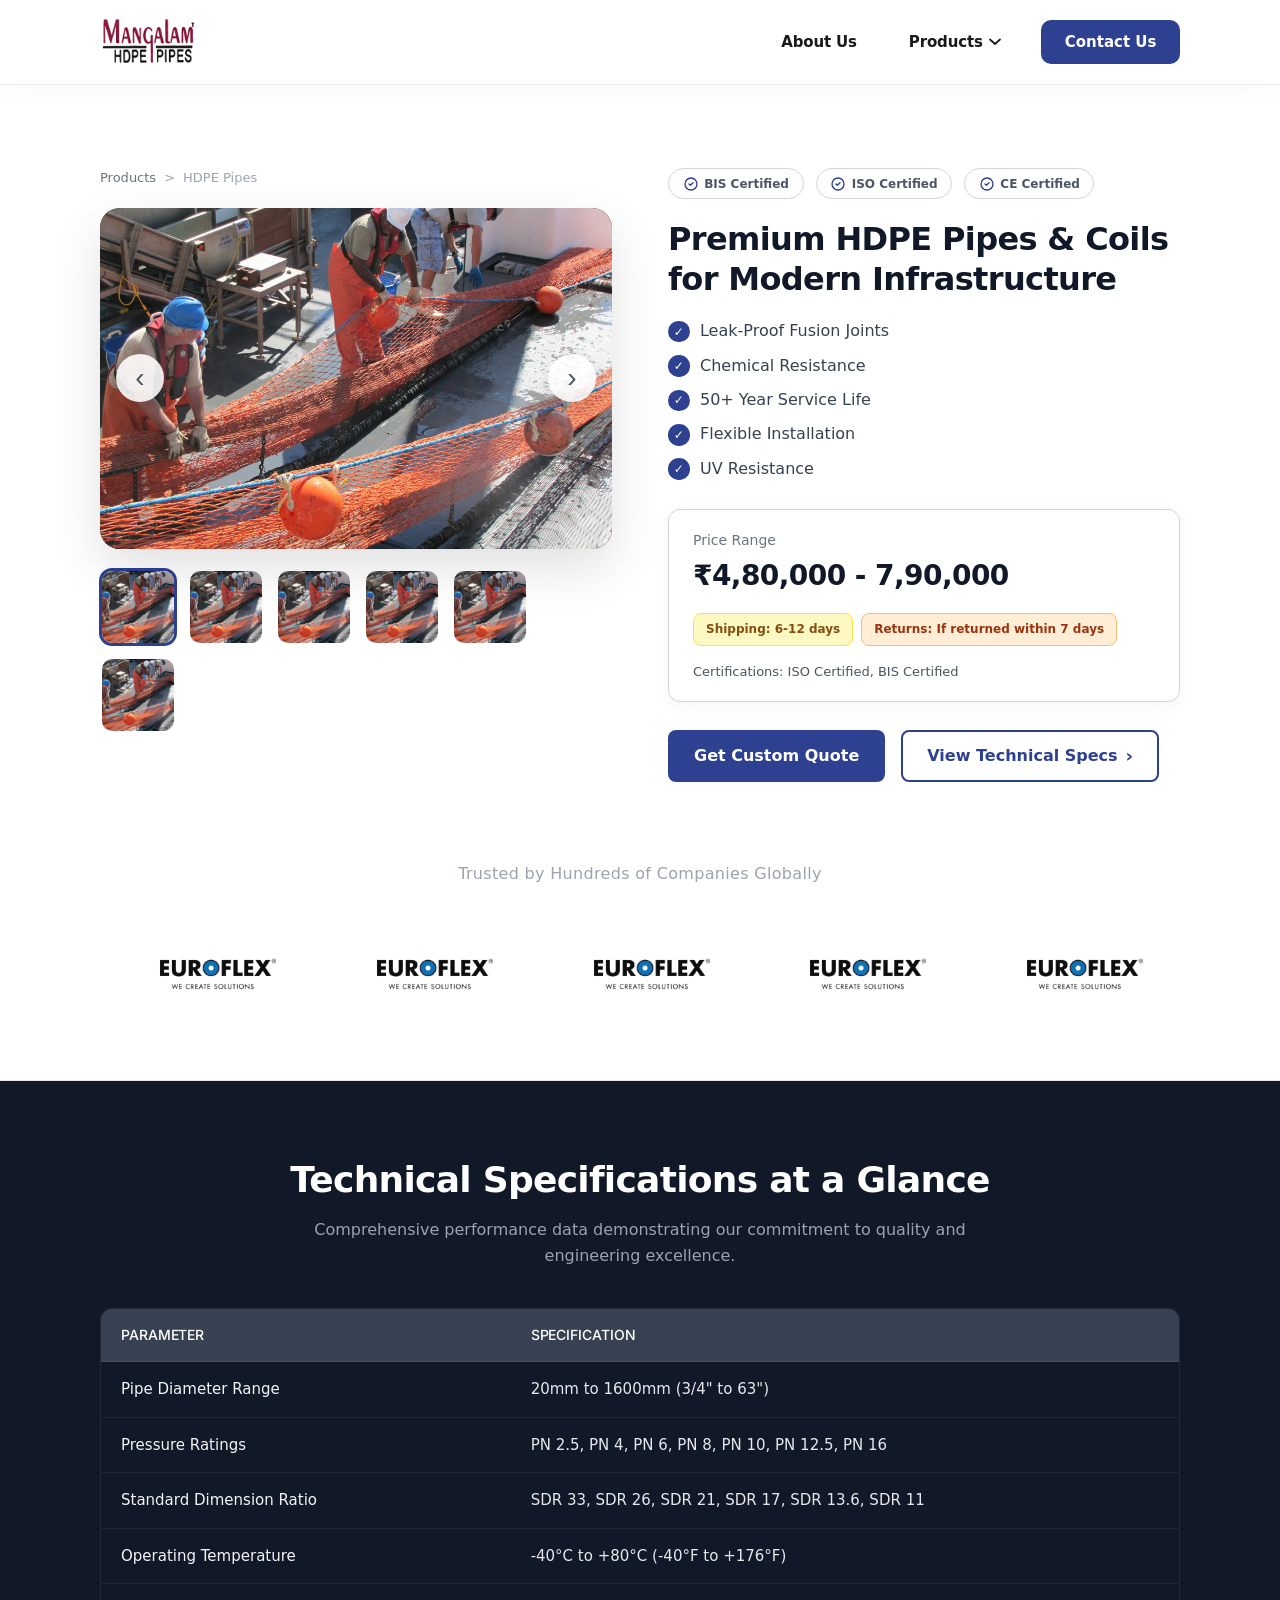
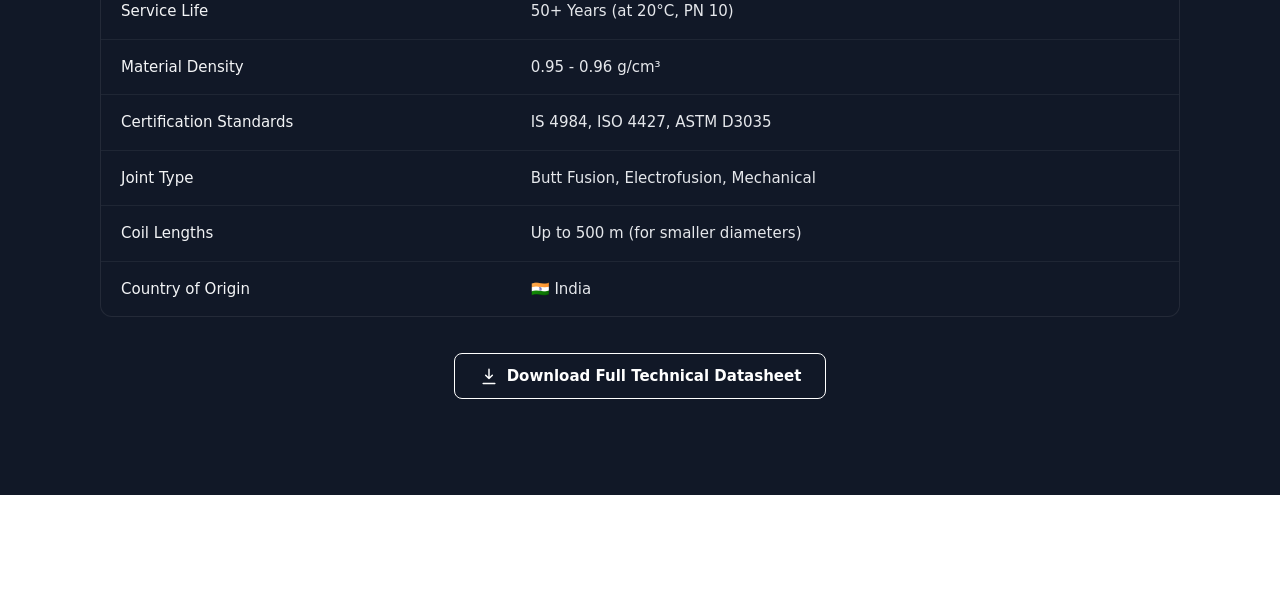
==== public/index.html @ b5b4145c "Initial implementation of the Gushwork site, including the main HTML structure, CSS styles, and Java" ====
<!DOCTYPE html>
<html lang="en">
<head>
  <meta charset="UTF-8">
  <meta name="viewport" content="width=device-width, initial-scale=1.0">
  <title>Gushwork | Mangalam HDPE Pipes</title>
  <link rel="preconnect" href="https://fonts.googleapis.com">
  <link rel="preconnect" href="https://fonts.gstatic.com" crossorigin>
  <link href="https://fonts.googleapis.com/css2?family=Inter:wght@500&display=swap" rel="stylesheet">
  <link rel="stylesheet" href="styles.css">
</head>
<body>
  <a class="skip-link" href="#main-content">Skip to main content</a>

  <header class="site-header" id="siteHeader" role="banner">
    <div class="site-header__wrap">
      <div class="container site-header__inner">
      <a class="site-header__logo" href="#" aria-label="Mangalam HDPE Pipes home">
        <img src="logo.png" alt="Mangalam HDPE Pipes" width="220" height="80" decoding="async">
      </a>
      <nav class="site-header__nav" aria-label="Primary navigation">
        <ul class="site-header__links">
          <li class="site-header__links-item">
            <a class="site-header__nav-link" href="#">About Us</a>
          </li>
          <li class="site-header__links-item">
            <div class="nav-dropdown" data-products-dropdown>
              <button
                type="button"
                class="site-header__nav-link nav-dropdown__trigger"
                id="navProductsButton"
                data-dropdown-trigger
                aria-expanded="false"
                aria-haspopup="true"
                aria-controls="navProductsPanel"
              >
                <span class="nav-dropdown__label">Products</span>
                <span class="nav-dropdown__chevron" aria-hidden="true">
                  <svg class="nav-dropdown__chevron-icon" width="12" height="8" viewBox="0 0 12 8" fill="none" xmlns="http://www.w3.org/2000/svg" focusable="false">
                    <path d="M1 1.5L6 6L11 1.5" stroke="currentColor" stroke-width="1.75" stroke-linecap="round" stroke-linejoin="round"/>
                  </svg>
                </span>
              </button>
              <ul class="nav-dropdown__panel" id="navProductsPanel" role="menu" data-dropdown-panel hidden></ul>
            </div>
          </li>
          <li class="site-header__links-item">
            <a class="btn btn--primary btn--header site-header__cta" href="#">Contact Us</a>
          </li>
        </ul>
      </nav>
      </div>
    </div>
  </header>

  <main id="main-content">
    <section class="product-hero" aria-label="Product showcase">
      <div class="container">
        <div class="product-hero__grid">
          <nav class="breadcrumbs product-hero__breadcrumbs" aria-label="Breadcrumb">
            <ol class="breadcrumbs__list" id="jsonBreadcrumbs"></ol>
          </nav>

          <div class="product-page__media">
            <div class="product-carousel" data-carousel>
              <div class="product-carousel__stage">
                <button type="button" class="product-carousel__arrow product-carousel__arrow--prev" aria-label="Previous image" data-carousel-prev>
                  <span aria-hidden="true">&#8249;</span>
                </button>
                <div
                  class="product-carousel__viewport"
                  role="region"
                  aria-roledescription="carousel"
                  aria-label="Product images"
                  tabindex="0"
                >
                  <div class="product-carousel__track" id="carouselTrack" data-carousel-track></div>
                </div>
                <button type="button" class="product-carousel__arrow product-carousel__arrow--next" aria-label="Next image" data-carousel-next>
                  <span aria-hidden="true">&#8250;</span>
                </button>
              </div>

              <div class="product-carousel__thumbs" role="tablist" id="carouselThumbs" aria-label="Image thumbnails"></div>
            </div>
          </div>

          <div class="product-page__detail product-page__detail--hero">
            <ul class="cert-badges" id="productCertBadges" aria-label="Certifications"></ul>

            <h1 class="product-title product-title--on-dark" id="productTitle"></h1>

            <ul class="feature-list feature-list--on-dark" id="productFeatures"></ul>

            <div class="price-card">
              <p class="price-card__label">Price Range</p>
              <p class="price-card__value" id="jsonPriceRange"></p>
              <div class="price-card__tags">
                <span class="price-card__tag price-card__tag--ship" id="jsonShippingTag"></span>
                <span class="price-card__tag price-card__tag--return" id="jsonReturnsTag"></span>
              </div>
              <p class="price-card__foot" id="jsonCertLine"></p>
            </div>

            <div class="product-ctas" data-product-ctas>
              <a class="btn btn--primary btn--lg" href="#" data-cta-quote>Get Custom Quote</a>
              <a class="btn btn--outline btn--lg" href="#" data-cta-specs>
                <span data-cta-specs-label>View Technical Specs</span>
                <span class="btn__chevron" aria-hidden="true">&#8250;</span>
              </a>
            </div>
          </div>
        </div>

        <aside class="trusted-by" aria-label="Trusted partner brands">
          <p class="trusted-by__headline" id="trustedHeadline"></p>
          <div class="trusted-by__marquee">
            <div class="trusted-by__track" id="trustedMarqueeTrack"></div>
          </div>
        </aside>
      </div>
    </section>

    <section
      class="tech-specs"
      id="technical-specs"
      aria-labelledby="techSpecsHeading"
      hidden
      data-tech-specs-section
    >
      <div class="container tech-specs__inner">
        <h2 class="tech-specs__title" id="techSpecsHeading"></h2>
        <p class="tech-specs__subtitle" id="techSpecsSubtitle"></p>
        <div class="tech-specs__table-card">
          <div class="tech-specs__table-scroll">
            <table class="tech-specs__table">
              <thead>
                <tr>
                  <th scope="col" class="tech-specs__col-head">Parameter</th>
                  <th scope="col" class="tech-specs__col-head">Specification</th>
                </tr>
              </thead>
              <tbody id="techSpecsTableBody"></tbody>
            </table>
          </div>
        </div>
        <div class="tech-specs__actions">
          <a
            class="btn btn--datasheet-ghost"
            href="#"
            data-datasheet-download
            id="techSpecsDatasheetBtn"
          >
            <svg
              class="btn--datasheet-ghost__icon"
              width="20"
              height="20"
              viewBox="0 0 24 24"
              fill="none"
              xmlns="http://www.w3.org/2000/svg"
              aria-hidden="true"
              focusable="false"
            >
              <path
                d="M12 4v11M8 11l4 4 4-4M5 21h14"
                stroke="currentColor"
                stroke-width="1.75"
                stroke-linecap="round"
                stroke-linejoin="round"
              />
            </svg>
            <span data-datasheet-label>Download Full Technical Datasheet</span>
          </a>
        </div>
      </div>
    </section>
  </main>

  <script src="js/content.js" defer></script>
  <script src="js/buttons.js" defer></script>
  <script src="js/main.js" defer></script>
</body>
</html>
---- public/styles.css ----
/* =============================================================================
   Mangalam-style product page
   - Body: 100px padding all sides; inner containers max-width 1240px
   - Primary blue ~#2E4191
   ============================================================================= */

*,
*::before,
*::after {
  box-sizing: border-box;
}

html {
  scroll-behavior: smooth;
}

@media (prefers-reduced-motion: reduce) {
  html {
    scroll-behavior: auto;
  }

  *,
  *::before,
  *::after {
    animation-duration: 0.01ms !important;
    animation-iteration-count: 1 !important;
    transition-duration: 0.01ms !important;
  }
}

:root {
  --color-primary: #2e4191;
  --color-primary-hover: #243570;
  --color-text: #1a1d26;
  --color-muted: #6b7280;
  --color-border: #d1d5db;
  --color-surface: #ffffff;
  --radius-sm: 8px;
  --radius-md: 12px;
  --radius-lg: 20px;
  --shadow-header: 0 1px 0 rgba(0, 0, 0, 0.06), 0 4px 24px rgba(46, 65, 145, 0.04);
  /* Fixed header height used for body offset (keep in sync with .site-header__wrap padding) */
  --header-bar-height: 84px;
  --header-nav-text: #1a1a1a;
  --header-nav-hit: 44px;
  /* Space below fixed header before hero (smaller = hero sits higher) */
  --content-top-pad: 72px;
}

body {
  margin: 0;
  font-family: system-ui, -apple-system, "Segoe UI", Roboto, Ubuntu, "Helvetica Neue", sans-serif;
  line-height: 1.5;
  color: var(--color-text);
  /* Top: header + --content-top-pad; sides/bottom: 100px */
  padding: calc(var(--header-bar-height) + var(--content-top-pad)) 100px 100px;
  min-height: 100vh;
  background-color: #ffffff;
}

img {
  max-width: 100%;
  height: auto;
  display: block;
}

a {
  color: var(--color-primary);
  transition: color 0.2s ease, opacity 0.2s ease;
}

a:hover {
  color: var(--color-primary-hover);
}

a:focus-visible,
button:focus-visible,
summary:focus-visible {
  outline: 2px solid var(--color-primary);
  outline-offset: 2px;
}

.container {
  width: 100%;
  max-width: 1240px;
  margin-left: auto;
  margin-right: auto;
}

/* Skip link */
.skip-link {
  position: absolute;
  left: -9999px;
  top: 0;
  z-index: 300;
  padding: 0.75rem 1rem;
  background: var(--color-primary);
  color: #fff;
  text-decoration: none;
  border-radius: 0 0 var(--radius-sm) 0;
}

.skip-link:focus {
  left: 100px;
  top: calc(var(--header-bar-height) + 12px);
  z-index: 400;
}

/* =============================================================================
   Fixed site header: flush to top of viewport, full-width white bar
   ============================================================================= */

.site-header {
  position: fixed;
  top: 0;
  left: 0;
  right: 0;
  z-index: 200;
  background: #ffffff;
  box-shadow: var(--shadow-header);
}

.site-header__wrap {
  padding: 0 100px;
  min-height: var(--header-bar-height);
  display: flex;
  align-items: center;
}

.site-header__inner {
  display: flex;
  align-items: center;
  justify-content: space-between;
  gap: 2rem;
  flex-wrap: wrap;
  width: 100%;
  max-width: 1240px;
  margin-left: auto;
  margin-right: auto;
  padding: 0.875rem 0;
}

.site-header__logo {
  display: inline-flex;
  align-items: center;
  line-height: 0;
  text-decoration: none;
  flex-shrink: 0;
}

.site-header__logo:hover {
  opacity: 0.92;
}

.site-header__logo:focus-visible {
  outline-offset: 4px;
  border-radius: 4px;
}

.site-header__logo img {
  display: block;
  height: auto;
  max-height: 56px;
  width: auto;
  max-width: min(240px, 55vw);
  object-fit: contain;
}

.site-header__nav {
  display: flex;
  align-items: center;
  flex-wrap: wrap;
}

.site-header__links {
  display: flex;
  flex-wrap: wrap;
  align-items: center;
  gap: 0.5rem 1.75rem;
  list-style: none;
  margin: 0;
  padding: 0;
}

.site-header__links-item {
  display: flex;
  align-items: center;
  line-height: 1.4;
}

/* Shared bar: About, Products, Contact — one baseline, comfortable padding */
.site-header__nav-link {
  margin: 0;
  box-sizing: border-box;
  min-height: var(--header-nav-hit);
  padding: 0.5rem 0.75rem;
  border-radius: var(--radius-sm);
  display: inline-flex;
  align-items: center;
  justify-content: flex-start;
  gap: 0.4rem;
  font-family: inherit;
  font-weight: 600;
  font-size: 0.9375rem;
  line-height: 1.25;
  letter-spacing: -0.01em;
  text-decoration: none;
  color: var(--header-nav-text);
  user-select: none;
  transition: color 0.2s ease, background-color 0.2s ease;
}

/* Scope: header nav is not generic body links (global `a` is blue) */
.site-header .site-header__nav-link {
  color: var(--header-nav-text);
}

.site-header .site-header__nav-link:hover,
.site-header .site-header__nav-link:focus-visible {
  color: var(--color-primary);
  background-color: rgba(46, 65, 145, 0.07);
}

button.site-header__nav-link {
  border: none;
  background: none;
  cursor: pointer;
  text-align: left;
  -webkit-appearance: none;
  appearance: none;
}

.site-header__cta {
  flex-shrink: 0;
  min-height: var(--header-nav-hit);
  padding: 0.5rem 1.25rem;
  display: inline-flex;
  align-items: center;
  line-height: 1.25;
}

/* Products dropdown (js/products-dropdown.js) */
.nav-dropdown {
  position: relative;
  display: flex;
  align-items: center;
}

.nav-dropdown__label {
  line-height: 1.25;
}

.nav-dropdown__chevron {
  display: inline-flex;
  align-items: center;
  justify-content: center;
  flex-shrink: 0;
  margin-top: 1px;
  color: currentColor;
}

.nav-dropdown__chevron-icon {
  display: block;
  transition: transform 0.25s ease;
}

.nav-dropdown.is-open .nav-dropdown__chevron-icon {
  transform: rotate(180deg);
}

.nav-dropdown__panel {
  position: absolute;
  top: calc(100% + 0.35rem);
  left: 0;
  min-width: 220px;
  margin: 0;
  padding: 0.35rem 0;
  list-style: none;
  background: var(--color-surface);
  border: 1px solid var(--color-border);
  border-radius: var(--radius-md);
  box-shadow:
    0 4px 6px rgba(0, 0, 0, 0.04),
    0 12px 40px rgba(46, 65, 145, 0.12);
  z-index: 50;
}

.nav-dropdown__panel a {
  display: block;
  padding: 0.55rem 1rem;
  font-weight: 500;
  font-size: 0.875rem;
  line-height: 1.35;
  text-decoration: none;
  color: #374151;
  transition: background-color 0.15s ease, color 0.15s ease;
}

.nav-dropdown__panel a:hover {
  background: #f1f5f9;
  color: var(--color-primary);
}

/* Buttons */
.btn {
  display: inline-flex;
  align-items: center;
  justify-content: center;
  gap: 0.35rem;
  font-weight: 600;
  font-size: 0.9375rem;
  text-decoration: none;
  border-radius: var(--radius-sm);
  border: 2px solid transparent;
  cursor: pointer;
  transition:
    background 0.25s ease,
    color 0.25s ease,
    border-color 0.25s ease,
    transform 0.2s ease,
    box-shadow 0.25s ease;
}

.btn:active {
  transform: translateY(1px);
}

.btn--primary {
  background: var(--color-primary);
  color: #fff;
}

.btn--primary:hover {
  background: var(--color-primary-hover);
  color: #fff;
}

.btn--header {
  padding: 0.6rem 1.35rem;
  border-radius: 10px;
}

.btn--lg {
  padding: 0.75rem 1.5rem;
  font-size: 1rem;
}

.btn--outline {
  background: #fff;
  color: var(--color-primary);
  border-color: var(--color-primary);
}

.btn--outline:hover {
  background: #f8fafc;
  color: var(--color-primary-hover);
  border-color: var(--color-primary-hover);
}

.btn__chevron {
  font-size: 1.15em;
  line-height: 1;
  margin-left: 0.15rem;
}

/* =============================================================================
   Breadcrumbs
   ============================================================================= */

.breadcrumbs {
  margin-top: 0;
  margin-bottom: 0;
}

.breadcrumbs__list {
  display: flex;
  flex-wrap: wrap;
  align-items: center;
  gap: 0.35rem 0.5rem;
  list-style: none;
  margin: 0;
  padding: 0;
  font-size: 0.8125rem;
  color: var(--color-muted);
}

.breadcrumbs__list li:not(:last-child)::after {
  content: ">";
  margin-left: 0.5rem;
  color: #9ca3af;
  font-weight: 500;
}

.breadcrumbs__list a {
  color: var(--color-muted);
  text-decoration: none;
}

.breadcrumbs__list a:hover {
  color: var(--color-primary);
}

.breadcrumbs__list li[aria-current="page"] {
  color: #9ca3af;
}

/* Hero band: full-bleed, white background (tight bottom so Euroflex sits right under grid) */
.product-hero {
  margin-left: -100px;
  margin-right: -100px;
  margin-top: -0.5rem;
  padding: 1.25rem 100px 2.25rem;
  background-color: #ffffff;
  border-bottom: 1px solid #e5e7eb;
}

/* Breadcrumbs above left column; detail spans both rows on the right */
.product-hero__grid {
  display: grid;
  grid-template-columns: minmax(0, 1fr) minmax(0, 1fr);
  grid-template-rows: auto 1fr;
  gap: 1.25rem 3.5rem;
  align-items: start;
  max-width: 1240px;
  margin-left: auto;
  margin-right: auto;
}

.product-hero__breadcrumbs {
  grid-column: 1;
  grid-row: 1;
}

.product-page__media {
  grid-column: 1;
  grid-row: 2;
  max-width: 1240px;
}

.product-page__detail {
  grid-column: 2;
  grid-row: 1 / span 2;
  align-self: start;
  max-width: 1240px;
}

.product-title--on-dark {
  color: var(--color-primary);
}

.feature-list--on-dark li {
  color: #374151;
}

.cert-badges__icon--primary {
  color: var(--color-primary);
}

.cert-badges__icon--dark {
  color: #111827;
}

/* Trusted by: clear gap below hero / CTAs; large Euroflex marquee (no rules/masks) */
.trusted-by {
  width: 100%;
  max-width: 1240px;
  margin-left: auto;
  margin-right: auto;
  margin-top: 2.75rem;
  padding-top: 1.75rem;
  text-align: center;
}

.trusted-by__headline {
  margin: 0 0 1.125rem;
  font-size: 1rem;
  font-weight: 500;
  color: #9ca3af;
  letter-spacing: 0.02em;
}

.trusted-by__marquee {
  overflow: hidden;
  width: 100%;
}

.trusted-by__track {
  display: flex;
  width: max-content;
  animation: trusted-marquee-scroll 38s linear infinite;
  will-change: transform;
}

.trusted-by__segment {
  display: flex;
  align-items: center;
  justify-content: center;
  gap: clamp(2.5rem, 6vw, 5rem);
  padding-inline: clamp(1.5rem, 4vw, 3rem);
  flex-shrink: 0;
}

.trusted-by__logo {
  height: clamp(88px, 20vw, 140px);
  width: auto;
  max-width: min(520px, 50vw);
  object-fit: contain;
  object-position: center;
  flex-shrink: 0;
  display: block;
  opacity: 0.95;
}

@keyframes trusted-marquee-scroll {
  from {
    transform: translateX(0);
  }

  to {
    transform: translateX(-50%);
  }
}

@media (prefers-reduced-motion: reduce) {
  .trusted-by__track {
    animation: none;
    flex-wrap: wrap;
    justify-content: center;
    width: 100%;
    max-width: 56rem;
    margin-left: auto;
    margin-right: auto;
  }

  .trusted-by__segment[aria-hidden="true"] {
    display: none;
  }
}

/* =============================================================================
   Product carousel: main image, overlay arrows, thumbnails
   ============================================================================= */

.product-carousel {
  display: flex;
  flex-direction: column;
  gap: 1.25rem;
}

.product-carousel__stage {
  position: relative;
}

.product-carousel__viewport {
  border-radius: var(--radius-lg);
  overflow: hidden;
  background: #1f2937;
  box-shadow: 0 20px 50px rgba(0, 0, 0, 0.12);
  aspect-ratio: 3 / 2;
}

.product-carousel__track {
  display: flex;
  height: 100%;
  transition: transform 0.5s cubic-bezier(0.4, 0, 0.2, 1);
  will-change: transform;
}

.product-carousel__slide {
  flex: 0 0 100%;
  margin: 0;
  height: 100%;
  position: relative;
}

.product-carousel__slide img {
  width: 100%;
  height: 100%;
  object-fit: cover;
}

/* Semi-transparent circular arrows on image mid-edges */
.product-carousel__arrow {
  position: absolute;
  top: 50%;
  transform: translateY(-50%);
  z-index: 10;
  width: 48px;
  height: 48px;
  border: none;
  border-radius: 50%;
  background: rgba(255, 255, 255, 0.88);
  color: #4b5563;
  font-size: 1.75rem;
  line-height: 1;
  cursor: pointer;
  display: inline-flex;
  align-items: center;
  justify-content: center;
  box-shadow: 0 4px 16px rgba(0, 0, 0, 0.12);
  transition:
    background 0.25s ease,
    color 0.25s ease,
    transform 0.2s ease,
    box-shadow 0.25s ease;
}

.product-carousel__arrow:hover {
  background: #fff;
  color: var(--color-primary);
  box-shadow: 0 6px 20px rgba(46, 65, 145, 0.15);
}

.product-carousel__arrow--prev {
  left: 16px;
}

.product-carousel__arrow--next {
  right: 16px;
}

.product-carousel__thumbs {
  display: flex;
  flex-wrap: wrap;
  gap: 0.75rem;
}

.product-carousel__thumb {
  padding: 0;
  border: 2px solid transparent;
  border-radius: var(--radius-md);
  overflow: hidden;
  cursor: pointer;
  background: #fff;
  line-height: 0;
  transition: border-color 0.2s ease, box-shadow 0.2s ease;
}

.product-carousel__thumb img {
  width: 72px;
  height: 72px;
  object-fit: cover;
  display: block;
}

.product-carousel__thumb.is-active {
  border-color: var(--color-primary);
  box-shadow: 0 0 0 1px var(--color-primary);
}

/* =============================================================================
   Product detail column
   ============================================================================= */

.cert-badges {
  display: flex;
  flex-wrap: wrap;
  gap: 0.5rem 0.75rem;
  list-style: none;
  margin: 0 0 1.25rem;
  padding: 0;
}

.cert-badges__item {
  display: inline-flex;
  align-items: center;
  gap: 0.35rem;
  padding: 0.35rem 0.85rem;
  font-size: 0.75rem;
  font-weight: 600;
  color: #4b5563;
  background: #fff;
  border: 1px solid var(--color-border);
  border-radius: 999px;
}

.cert-badges__icon {
  display: flex;
  color: var(--color-primary);
}

.product-title {
  margin: 0 0 1.25rem;
  font-size: clamp(1.5rem, 2.5vw, 2rem);
  font-weight: 700;
  line-height: 1.25;
  color: #111827;
  letter-spacing: -0.02em;
}

.feature-list {
  list-style: none;
  margin: 0 0 1.75rem;
  padding: 0;
  display: flex;
  flex-direction: column;
  gap: 0.65rem;
}

.feature-list li {
  display: flex;
  align-items: flex-start;
  gap: 0.65rem;
  font-size: 1rem;
  color: #374151;
}

.feature-list__check {
  flex-shrink: 0;
  width: 1.35rem;
  height: 1.35rem;
  margin-top: 0.1rem;
  display: inline-flex;
  align-items: center;
  justify-content: center;
  font-size: 0.75rem;
  font-weight: 700;
  color: #fff;
  background: var(--color-primary);
  border-radius: 50%;
}

.price-card {
  padding: 1.25rem 1.5rem;
  background: #fff;
  border: 1px solid var(--color-border);
  border-radius: var(--radius-md);
  margin-bottom: 1.75rem;
  box-shadow: 0 4px 20px rgba(0, 0, 0, 0.04);
}

.price-card__label {
  margin: 0 0 0.25rem;
  font-size: 0.875rem;
  color: var(--color-muted);
}

.price-card__value {
  margin: 0 0 1rem;
  font-size: 1.75rem;
  font-weight: 700;
  color: #111827;
  letter-spacing: -0.02em;
}

.price-card__tags {
  display: flex;
  flex-wrap: wrap;
  gap: 0.5rem;
  margin-bottom: 1rem;
}

.price-card__tag {
  display: inline-block;
  padding: 0.4rem 0.75rem;
  font-size: 0.75rem;
  font-weight: 600;
  border-radius: var(--radius-sm);
}

.price-card__tag--ship {
  background: #fef9c3;
  color: #854d0e;
  border: 1px solid #fde047;
}

.price-card__tag--return {
  background: #ffedd5;
  color: #9a3412;
  border: 1px solid #fdba74;
}

.price-card__foot {
  margin: 0;
  font-size: 0.8125rem;
  color: #4b5563;
}

.product-ctas {
  display: flex;
  flex-wrap: wrap;
  gap: 1rem;
  margin-top: 0.25rem;
  margin-bottom: 0.5rem;
}

/* =============================================================================
   Technical specifications (dark band, Figma-aligned)
   ============================================================================= */

.tech-specs {
  --tech-specs-bg: #111827;
  --tech-specs-card: #111827;
  --tech-specs-border: rgba(255, 255, 255, 0.08);
  --tech-specs-row-line: rgba(255, 255, 255, 0.06);
  --tech-specs-muted: #9ca3af;
  margin-left: -100px;
  margin-right: -100px;
  margin-top: 0;
  padding: clamp(3rem, 6vw, 5rem) 100px clamp(4rem, 8vw, 6rem);
  background: var(--tech-specs-bg);
  color: #fff;
}

.tech-specs[hidden] {
  display: none !important;
}

.tech-specs__inner {
  max-width: 1240px;
  margin-left: auto;
  margin-right: auto;
  text-align: center;
}

.tech-specs__title {
  margin: 0 0 1rem;
  font-size: clamp(1.5rem, 3vw, 2.25rem);
  font-weight: 700;
  line-height: 1.2;
  letter-spacing: -0.02em;
  color: #fff;
}

.tech-specs__subtitle {
  margin: 0 auto 2.5rem;
  max-width: 42rem;
  font-size: 1rem;
  line-height: 1.6;
  color: var(--tech-specs-muted);
}

.tech-specs__table-card {
  background: var(--tech-specs-card);
  border: 1px solid var(--tech-specs-border);
  border-radius: var(--radius-md);
  overflow: hidden;
  text-align: left;
  margin-bottom: 2.25rem;
}

.tech-specs__table-scroll {
  overflow-x: auto;
  -webkit-overflow-scrolling: touch;
}

.tech-specs__table {
  width: 100%;
  border-collapse: collapse;
  font-size: 0.9375rem;
  line-height: 1.5;
}

/* Inter 14/20 Medium + tracking: only the "Parameter" / "Specification" column titles */
.tech-specs__table thead th.tech-specs__col-head {
  padding: 1rem 1.25rem;
  font-family: "Inter", system-ui, -apple-system, sans-serif;
  font-weight: 500;
  font-style: normal;
  font-size: 14px;
  line-height: 20px;
  letter-spacing: -0.006em;
  letter-spacing: -0.6%;
  text-transform: uppercase;
  color: #fff;
  text-align: left;
  border-bottom: 1px solid var(--tech-specs-row-line);
  background: #374151;
}

.tech-specs__table thead th.tech-specs__col-head:first-child {
  width: 38%;
  min-width: 11rem;
}

.tech-specs__table tbody tr {
  transition: background-color 0.18s ease;
}

.tech-specs__table tbody tr:hover td {
  background-color: #374151;
}

.tech-specs__table tbody td {
  padding: 1rem 1.25rem;
  color: #e5e7eb;
  vertical-align: top;
  border-bottom: 1px solid var(--tech-specs-row-line);
}

.tech-specs__table tbody tr:last-child td {
  border-bottom: none;
}

.tech-specs__table tbody td:first-child {
  color: #f3f4f6;
  font-weight: 500;
}

.tech-specs__actions {
  display: flex;
  justify-content: center;
}

.btn--datasheet-ghost {
  display: inline-flex;
  align-items: center;
  justify-content: center;
  gap: 0.5rem;
  padding: 0.75rem 1.5rem;
  font-weight: 600;
  font-size: 0.9375rem;
  line-height: 1.25;
  text-decoration: none;
  color: #fff;
  background: transparent;
  border: 1px solid #fff;
  border-radius: var(--radius-sm);
  cursor: pointer;
  transition:
    background 0.2s ease,
    color 0.2s ease,
    border-color 0.2s ease,
    transform 0.15s ease;
}

.btn--datasheet-ghost:hover {
  background: rgba(255, 255, 255, 0.08);
  color: #fff;
  border-color: #fff;
}

.btn--datasheet-ghost:active {
  transform: translateY(1px);
}

.btn--datasheet-ghost__icon {
  flex-shrink: 0;
  display: block;
}

.tech-specs .btn--datasheet-ghost:focus-visible {
  outline: 2px solid #fff;
  outline-offset: 3px;
}

/* =============================================================================
   Responsive
   ============================================================================= */

@media (max-width: 960px) {
  .tech-specs {
    margin-left: -100px;
    margin-right: -100px;
    padding-left: 100px;
    padding-right: 100px;
  }

  .product-hero__grid {
    grid-template-columns: 1fr;
    grid-template-rows: auto auto auto;
    gap: 1.5rem;
  }

  .product-hero__breadcrumbs {
    grid-column: 1;
    grid-row: 1;
  }

  .product-page__media {
    grid-column: 1;
    grid-row: 2;
  }

  .product-page__detail {
    grid-column: 1;
    grid-row: 3;
  }

  .site-header__links {
    gap: 0.5rem 1.25rem;
  }

  .product-hero {
    margin-left: -100px;
    margin-right: -100px;
    padding-left: 100px;
    padding-right: 100px;
  }
}

@media (max-width: 600px) {
  body {
    padding: calc(var(--header-bar-height) + var(--content-top-pad)) 100px 100px;
  }

  .product-carousel__thumb img {
    width: 56px;
    height: 56px;
  }

  .product-carousel__arrow {
    width: 40px;
    height: 40px;
    font-size: 1.5rem;
  }

  .product-carousel__arrow--prev {
    left: 10px;
  }

  .product-carousel__arrow--next {
    right: 10px;
  }
}
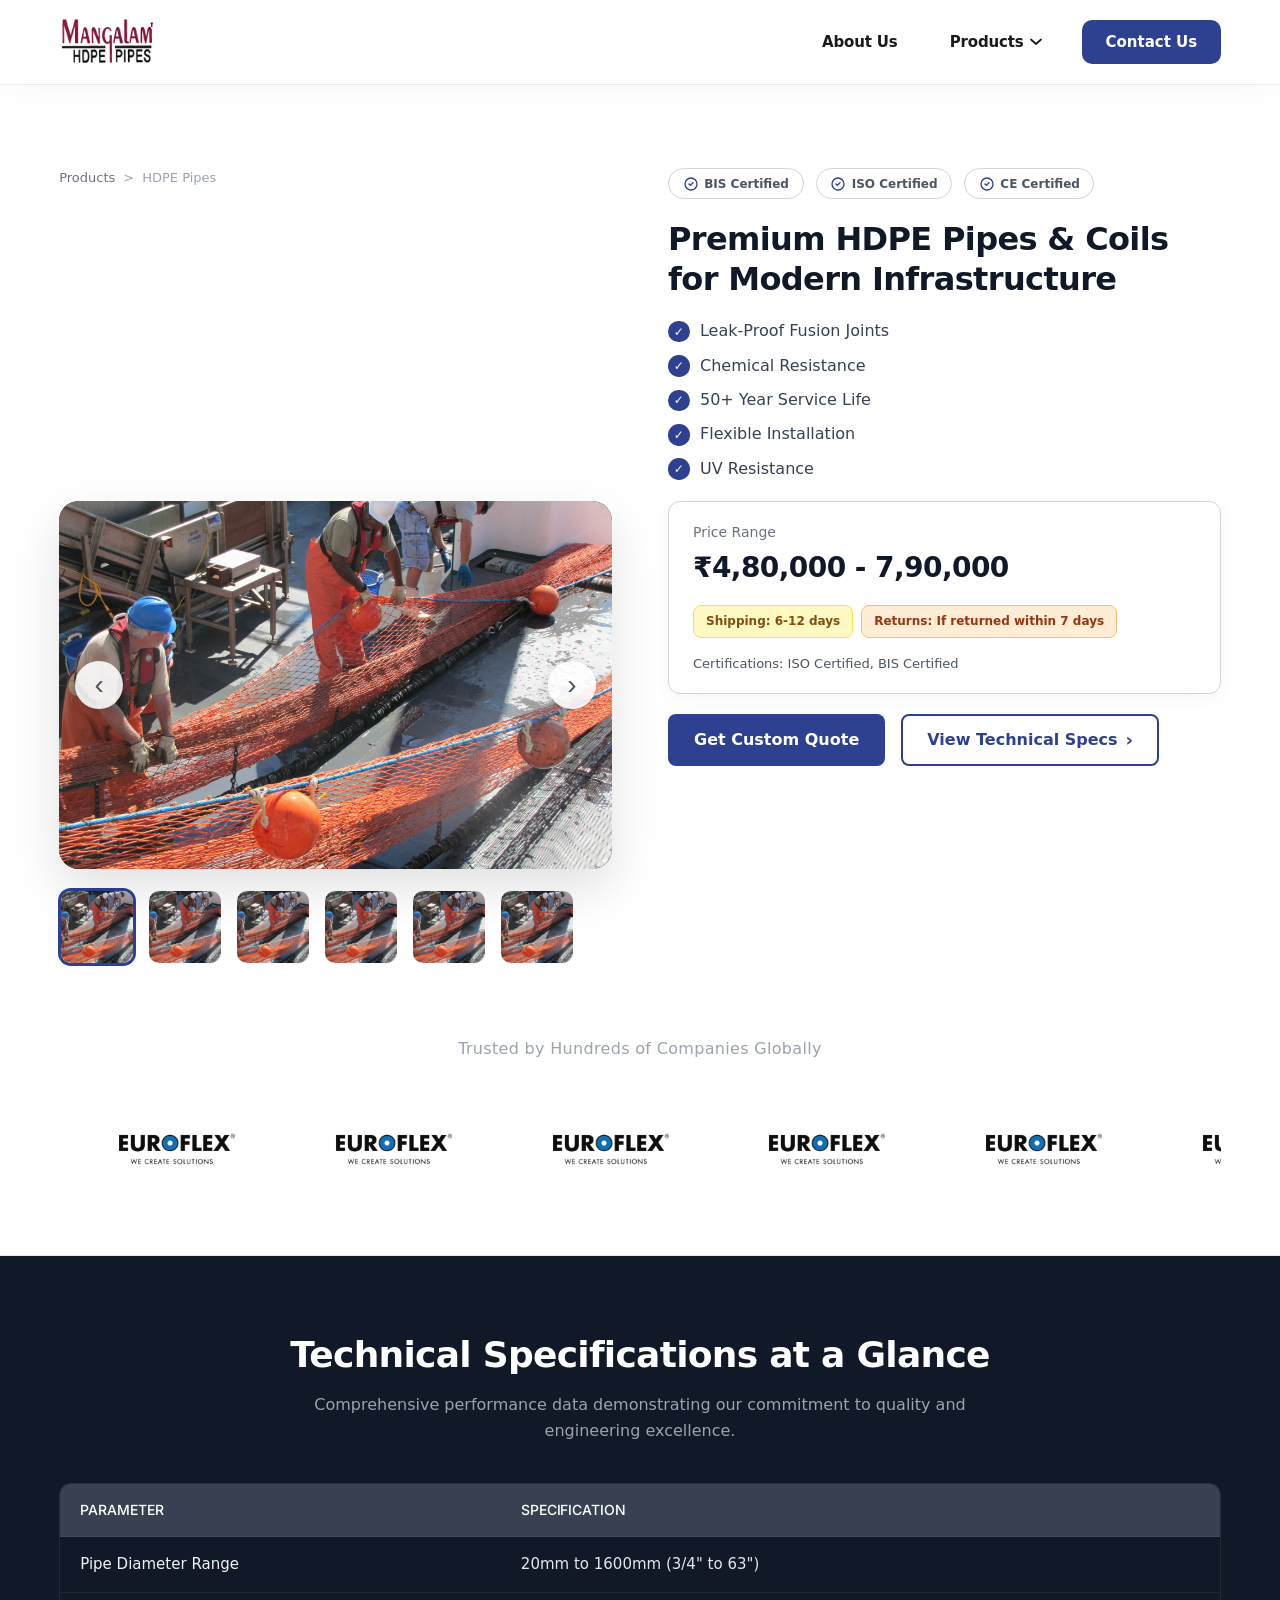
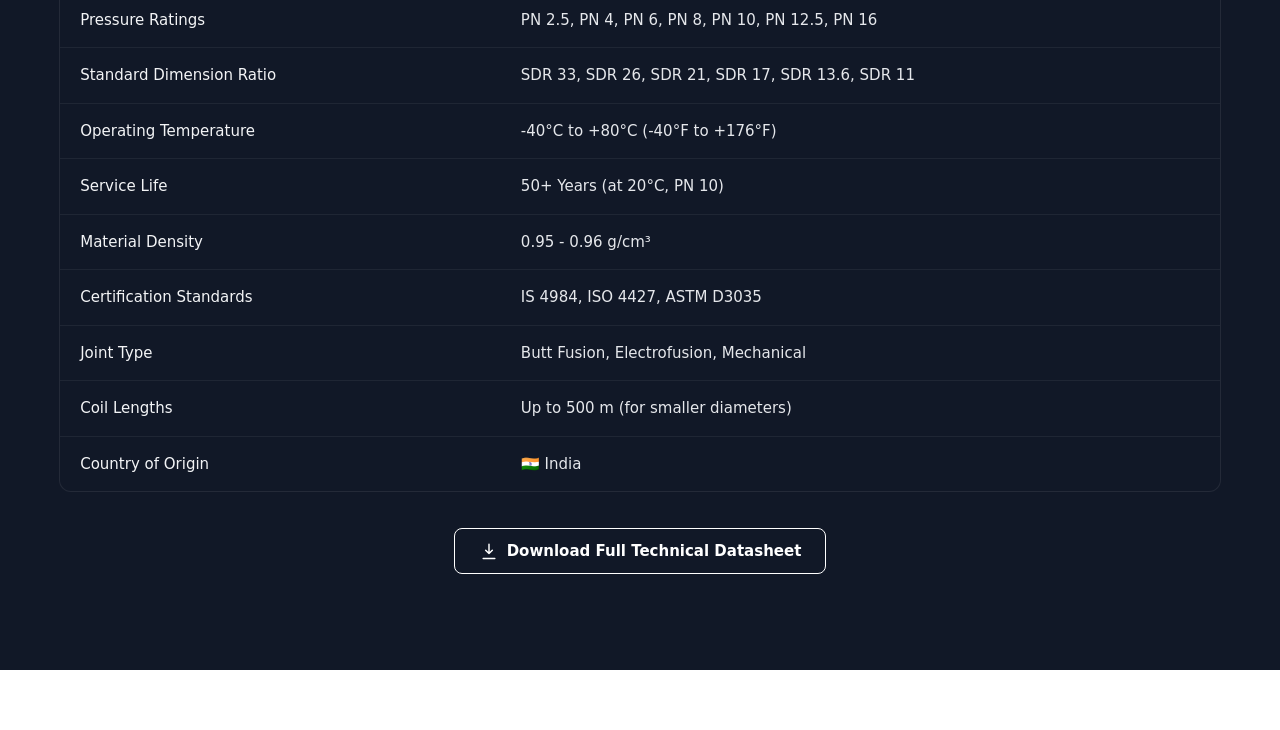
==== commit 1afc8589: "Enhance product hero section layout in HTML and CSS. Introduced a new intro section for certificatio" ====
--- a/public/index.html
+++ b/public/index.html
@@ -61,6 +61,14 @@
             <ol class="breadcrumbs__list" id="jsonBreadcrumbs"></ol>
           </nav>
 
+          <div class="product-hero__intro">
+            <ul class="cert-badges" id="productCertBadges" aria-label="Certifications"></ul>
+
+            <h1 class="product-title product-title--on-dark" id="productTitle"></h1>
+
+            <ul class="feature-list feature-list--on-dark" id="productFeatures"></ul>
+          </div>
+
           <div class="product-page__media">
             <div class="product-carousel" data-carousel>
               <div class="product-carousel__stage">
@@ -85,13 +93,7 @@
             </div>
           </div>
 
-          <div class="product-page__detail product-page__detail--hero">
-            <ul class="cert-badges" id="productCertBadges" aria-label="Certifications"></ul>
-
-            <h1 class="product-title product-title--on-dark" id="productTitle"></h1>
-
-            <ul class="feature-list feature-list--on-dark" id="productFeatures"></ul>
-
+          <div class="product-hero__commerce">
             <div class="price-card">
               <p class="price-card__label">Price Range</p>
               <p class="price-card__value" id="jsonPriceRange"></p>
--- a/public/styles.css
+++ b/public/styles.css
@@ -1,6 +1,6 @@
 /* =============================================================================
    Mangalam-style product page
-   - Body: 100px padding all sides; inner containers max-width 1240px
+   - Horizontal inset: fluid gutter (was fixed 100px — broke phones)
    - Primary blue ~#2E4191
    ============================================================================= */
 
@@ -45,6 +45,8 @@
   --header-nav-hit: 44px;
   /* Space below fixed header before hero (smaller = hero sits higher) */
   --content-top-pad: 72px;
+  /* Matches full-bleed sections (.product-hero, .tech-specs); scales down on narrow viewports */
+  --page-gutter: clamp(1rem, 4vw + 0.5rem, 6.25rem);
 }
 
 body {
@@ -52,10 +54,10 @@
   font-family: system-ui, -apple-system, "Segoe UI", Roboto, Ubuntu, "Helvetica Neue", sans-serif;
   line-height: 1.5;
   color: var(--color-text);
-  /* Top: header + --content-top-pad; sides/bottom: 100px */
-  padding: calc(var(--header-bar-height) + var(--content-top-pad)) 100px 100px;
+  padding: calc(var(--header-bar-height) + var(--content-top-pad)) var(--page-gutter) var(--page-gutter);
   min-height: 100vh;
   background-color: #ffffff;
+  overflow-x: clip;
 }
 
 img {
@@ -101,7 +103,7 @@
 }
 
 .skip-link:focus {
-  left: 100px;
+  left: var(--page-gutter);
   top: calc(var(--header-bar-height) + 12px);
   z-index: 400;
 }
@@ -121,7 +123,7 @@
 }
 
 .site-header__wrap {
-  padding: 0 100px;
+  padding: 0 var(--page-gutter);
   min-height: var(--header-bar-height);
   display: flex;
   align-items: center;
@@ -406,19 +408,22 @@
 
 /* Hero band: full-bleed, white background (tight bottom so Euroflex sits right under grid) */
 .product-hero {
-  margin-left: -100px;
-  margin-right: -100px;
+  margin-left: calc(-1 * var(--page-gutter));
+  margin-right: calc(-1 * var(--page-gutter));
   margin-top: -0.5rem;
-  padding: 1.25rem 100px 2.25rem;
+  padding: 1.25rem var(--page-gutter) 2.25rem;
   background-color: #ffffff;
   border-bottom: 1px solid #e5e7eb;
 }
 
-/* Breadcrumbs above left column; detail spans both rows on the right */
+/*
+ * Hero grid (matches Figma mobile: breadcrumbs → badges/title/features → carousel → price/CTAs).
+ * DOM order is that sequence; desktop places media left column row 2, intro/commerce right column.
+ */
 .product-hero__grid {
   display: grid;
   grid-template-columns: minmax(0, 1fr) minmax(0, 1fr);
-  grid-template-rows: auto 1fr;
+  grid-template-rows: auto auto;
   gap: 1.25rem 3.5rem;
   align-items: start;
   max-width: 1240px;
@@ -431,17 +436,46 @@
   grid-row: 1;
 }
 
+.product-hero__intro {
+  grid-column: 2;
+  grid-row: 1;
+  display: flex;
+  flex-direction: column;
+  gap: 1.25rem;
+  min-width: 0;
+}
+
 .product-page__media {
   grid-column: 1;
   grid-row: 2;
   max-width: 1240px;
-}
-
-.product-page__detail {
+  min-width: 0;
+}
+
+.product-hero__commerce {
   grid-column: 2;
-  grid-row: 1 / span 2;
+  grid-row: 2;
   align-self: start;
-  max-width: 1240px;
+  display: flex;
+  flex-direction: column;
+  gap: 1.25rem;
+  min-width: 0;
+}
+
+/* Intro uses flex gap; drop duplicate bottom margins between badges / title / features */
+.product-hero__intro .cert-badges,
+.product-hero__intro .product-title,
+.product-hero__intro .feature-list {
+  margin-bottom: 0;
+}
+
+.product-hero__commerce .price-card {
+  margin-bottom: 0;
+}
+
+.product-hero__commerce .product-ctas {
+  margin-top: 0;
+  margin-bottom: 0;
 }
 
 .product-title--on-dark {
@@ -794,10 +828,10 @@
   --tech-specs-border: rgba(255, 255, 255, 0.08);
   --tech-specs-row-line: rgba(255, 255, 255, 0.06);
   --tech-specs-muted: #9ca3af;
-  margin-left: -100px;
-  margin-right: -100px;
+  margin-left: calc(-1 * var(--page-gutter));
+  margin-right: calc(-1 * var(--page-gutter));
   margin-top: 0;
-  padding: clamp(3rem, 6vw, 5rem) 100px clamp(4rem, 8vw, 6rem);
+  padding: clamp(3rem, 6vw, 5rem) var(--page-gutter) clamp(4rem, 8vw, 6rem);
   background: var(--tech-specs-bg);
   color: #fff;
 }
@@ -949,17 +983,10 @@
    ============================================================================= */
 
 @media (max-width: 960px) {
-  .tech-specs {
-    margin-left: -100px;
-    margin-right: -100px;
-    padding-left: 100px;
-    padding-right: 100px;
-  }
-
   .product-hero__grid {
     grid-template-columns: 1fr;
-    grid-template-rows: auto auto auto;
-    gap: 1.5rem;
+    grid-template-rows: auto auto auto auto;
+    gap: 1.25rem;
   }
 
   .product-hero__breadcrumbs {
@@ -967,31 +994,97 @@
     grid-row: 1;
   }
 
+  .product-hero__intro {
+    grid-column: 1;
+    grid-row: 2;
+    gap: 1.25rem;
+  }
+
   .product-page__media {
     grid-column: 1;
-    grid-row: 2;
-  }
-
-  .product-page__detail {
+    grid-row: 3;
+  }
+
+  .product-hero__commerce {
     grid-column: 1;
-    grid-row: 3;
+    grid-row: 4;
   }
 
   .site-header__links {
     gap: 0.5rem 1.25rem;
   }
-
-  .product-hero {
-    margin-left: -100px;
-    margin-right: -100px;
-    padding-left: 100px;
-    padding-right: 100px;
-  }
 }
 
 @media (max-width: 600px) {
-  body {
-    padding: calc(var(--header-bar-height) + var(--content-top-pad)) 100px 100px;
+  :root {
+    --content-top-pad: 56px;
+  }
+
+  .site-header__inner {
+    flex-direction: column;
+    align-items: center;
+    gap: 0.75rem;
+    text-align: center;
+  }
+
+  .site-header__nav {
+    width: 100%;
+    justify-content: center;
+  }
+
+  .site-header__links {
+    justify-content: center;
+  }
+
+  .site-header__logo img {
+    max-height: 44px;
+    max-width: min(180px, 48vw);
+  }
+
+  .site-header__links {
+    gap: 0.35rem 0.75rem;
+  }
+
+  .site-header__nav-link,
+  button.site-header__nav-link {
+    padding: 0.4rem 0.5rem;
+    font-size: 0.8125rem;
+  }
+
+  .btn--header {
+    padding: 0.45rem 0.85rem;
+    font-size: 0.8125rem;
+  }
+
+  .product-title {
+    font-size: clamp(1.25rem, 5.5vw, 1.65rem);
+  }
+
+  .product-ctas {
+    flex-direction: column;
+    align-items: stretch;
+  }
+
+  .product-ctas .btn {
+    width: 100%;
+    justify-content: center;
+  }
+
+  .tech-specs__table thead th.tech-specs__col-head {
+    padding: 0.65rem 0.75rem;
+    font-size: 11px;
+  }
+
+  .tech-specs__table tbody td {
+    padding: 0.65rem 0.75rem;
+    font-size: 0.8125rem;
+  }
+
+  .btn--datasheet-ghost {
+    width: 100%;
+    max-width: 22rem;
+    flex-wrap: wrap;
+    text-align: center;
   }
 
   .product-carousel__thumb img {
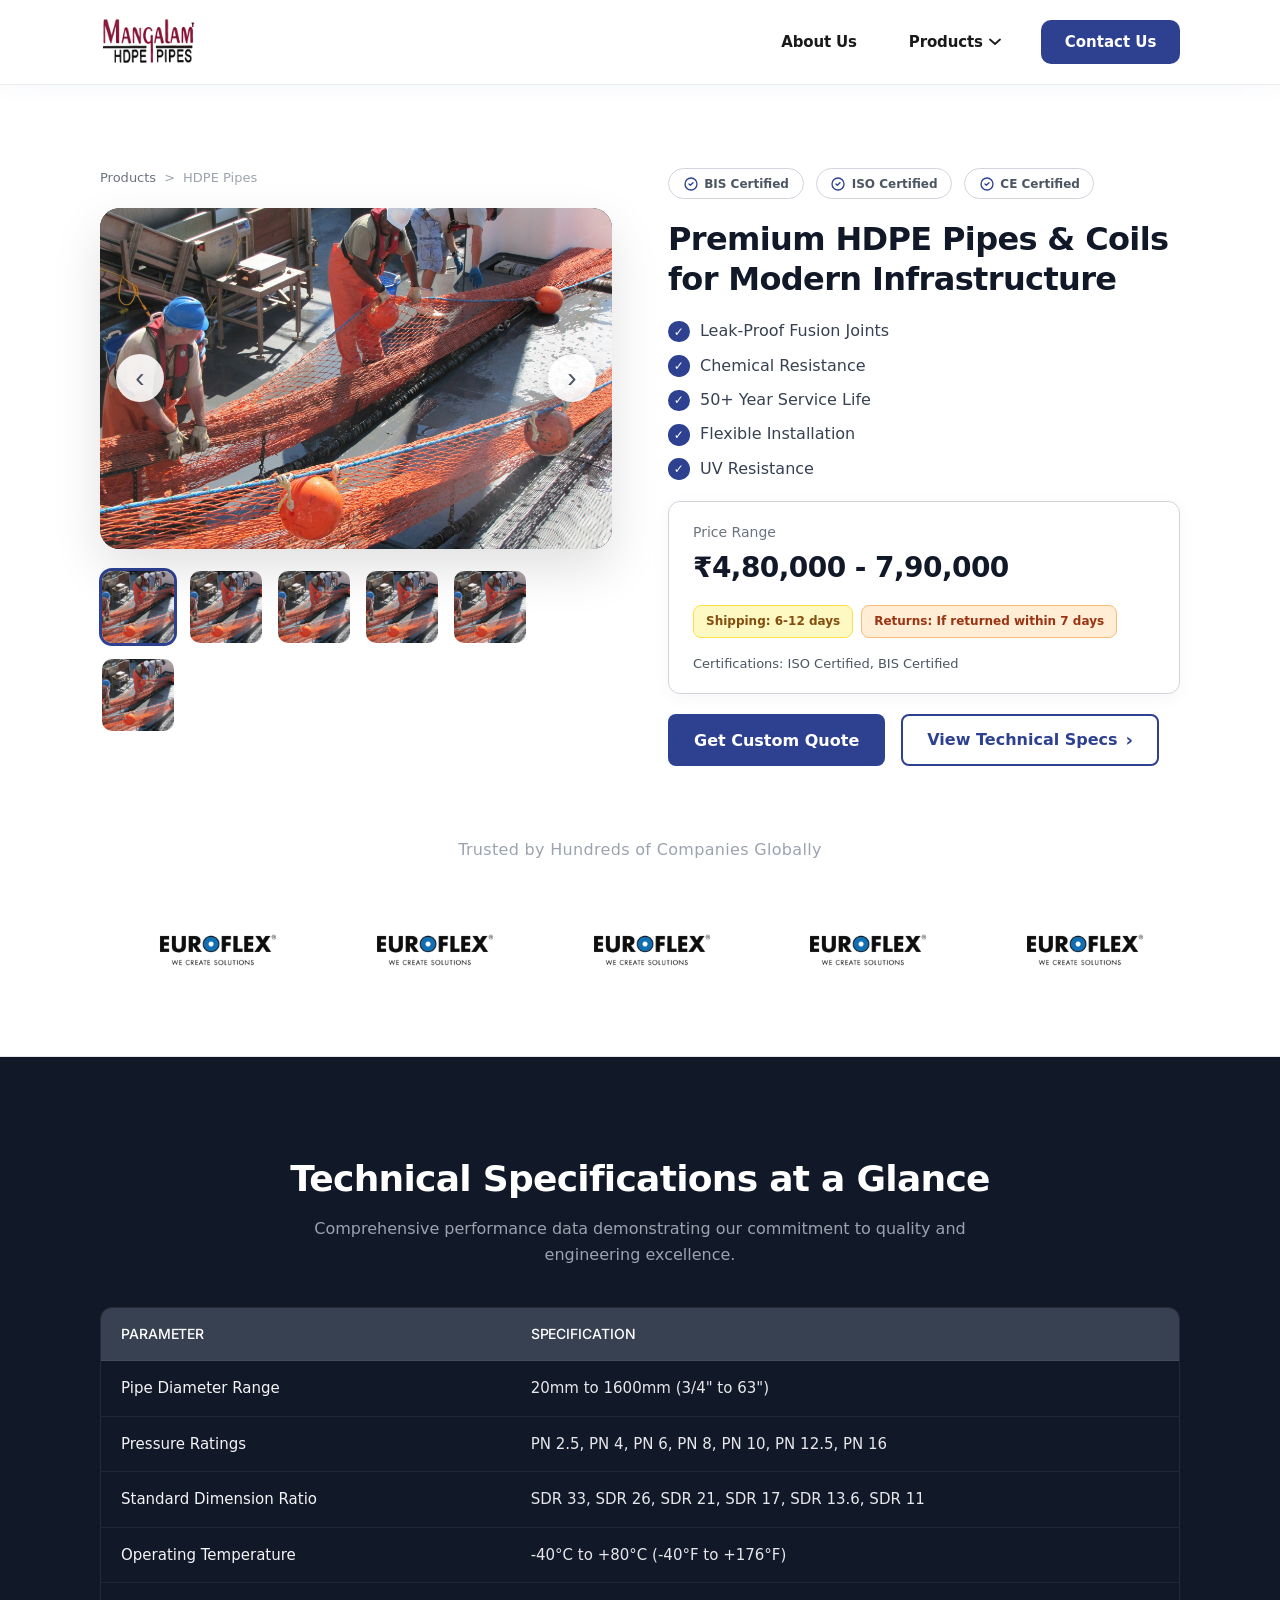
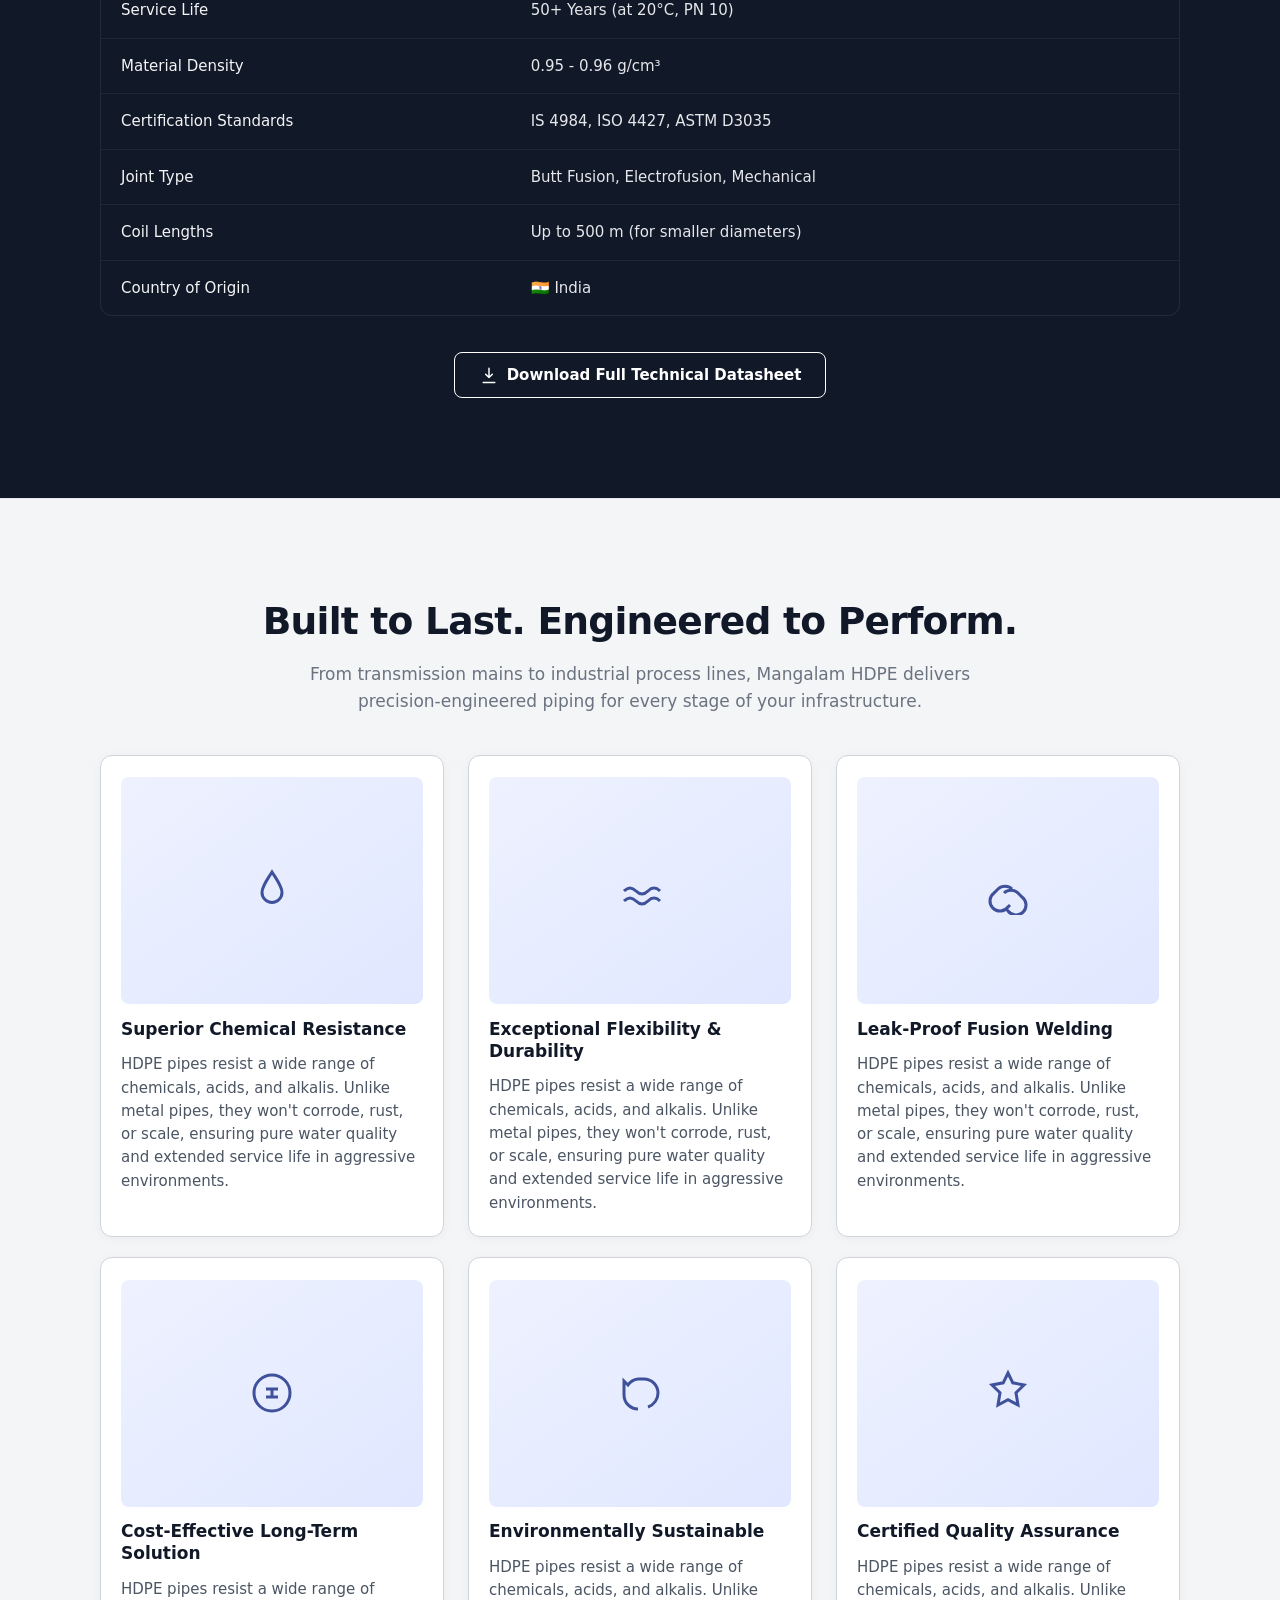
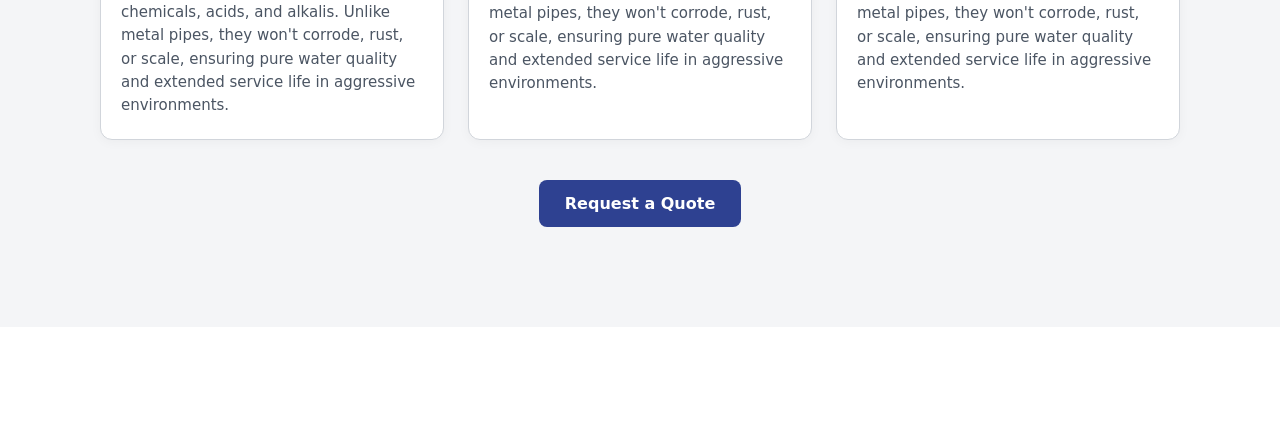
==== commit a226aba6: "Implement features section with modals for catalogue download and callback requests. Updated HTML st" ====
--- a/public/index.html
+++ b/public/index.html
@@ -57,20 +57,13 @@
     <section class="product-hero" aria-label="Product showcase">
       <div class="container">
         <div class="product-hero__grid">
-          <nav class="breadcrumbs product-hero__breadcrumbs" aria-label="Breadcrumb">
-            <ol class="breadcrumbs__list" id="jsonBreadcrumbs"></ol>
-          </nav>
-
-          <div class="product-hero__intro">
-            <ul class="cert-badges" id="productCertBadges" aria-label="Certifications"></ul>
-
-            <h1 class="product-title product-title--on-dark" id="productTitle"></h1>
-
-            <ul class="feature-list feature-list--on-dark" id="productFeatures"></ul>
-          </div>
-
-          <div class="product-page__media">
-            <div class="product-carousel" data-carousel>
+          <div class="product-hero__left">
+            <nav class="breadcrumbs product-hero__breadcrumbs" aria-label="Breadcrumb">
+              <ol class="breadcrumbs__list" id="jsonBreadcrumbs"></ol>
+            </nav>
+
+            <div class="product-page__media">
+              <div class="product-carousel" data-carousel>
               <div class="product-carousel__stage">
                 <button type="button" class="product-carousel__arrow product-carousel__arrow--prev" aria-label="Previous image" data-carousel-prev>
                   <span aria-hidden="true">&#8249;</span>
@@ -89,27 +82,40 @@
                 </button>
               </div>
 
-              <div class="product-carousel__thumbs" role="tablist" id="carouselThumbs" aria-label="Image thumbnails"></div>
+                <div class="product-carousel__thumbs" role="tablist" id="carouselThumbs" aria-label="Image thumbnails"></div>
+              </div>
             </div>
           </div>
 
-          <div class="product-hero__commerce">
-            <div class="price-card">
-              <p class="price-card__label">Price Range</p>
-              <p class="price-card__value" id="jsonPriceRange"></p>
-              <div class="price-card__tags">
-                <span class="price-card__tag price-card__tag--ship" id="jsonShippingTag"></span>
-                <span class="price-card__tag price-card__tag--return" id="jsonReturnsTag"></span>
+          <div class="product-hero__right">
+            <div class="product-hero__intro">
+            <ul class="cert-badges" id="productCertBadges" aria-label="Certifications"></ul>
+
+            <h1 class="product-title product-title--on-dark" id="productTitle"></h1>
+
+              <ul class="feature-list feature-list--on-dark" id="productFeatures"></ul>
+            </div>
+
+            <div class="product-hero__commerce">
+              <div class="price-card">
+                <p class="price-card__label">Price Range</p>
+                <p class="price-card__value" id="jsonPriceRange"></p>
+                <div class="price-card__tags">
+                  <span class="price-card__tag price-card__tag--ship" id="jsonShippingTag"></span>
+                  <span class="price-card__tag price-card__tag--return" id="jsonReturnsTag"></span>
+                </div>
+                <p class="price-card__foot" id="jsonCertLine"></p>
               </div>
-              <p class="price-card__foot" id="jsonCertLine"></p>
-            </div>
-
-            <div class="product-ctas" data-product-ctas>
-              <a class="btn btn--primary btn--lg" href="#" data-cta-quote>Get Custom Quote</a>
-              <a class="btn btn--outline btn--lg" href="#" data-cta-specs>
-                <span data-cta-specs-label>View Technical Specs</span>
-                <span class="btn__chevron" aria-hidden="true">&#8250;</span>
-              </a>
+
+              <div class="product-ctas" data-product-ctas>
+                <button type="button" class="btn btn--primary btn--lg" data-cta-quote data-open-callback-modal>
+                  Get Custom Quote
+                </button>
+                <a class="btn btn--outline btn--lg" href="#" data-cta-specs>
+                  <span data-cta-specs-label>View Technical Specs</span>
+                  <span class="btn__chevron" aria-hidden="true">&#8250;</span>
+                </a>
+              </div>
             </div>
           </div>
         </div>
@@ -147,11 +153,11 @@
           </div>
         </div>
         <div class="tech-specs__actions">
-          <a
+          <button
+            type="button"
             class="btn btn--datasheet-ghost"
-            href="#"
-            data-datasheet-download
             id="techSpecsDatasheetBtn"
+            data-open-catalogue-modal
           >
             <svg
               class="btn--datasheet-ghost__icon"
@@ -172,14 +178,136 @@
               />
             </svg>
             <span data-datasheet-label>Download Full Technical Datasheet</span>
-          </a>
+          </button>
+        </div>
+      </div>
+    </section>
+
+    <section
+      class="features-fold"
+      id="features-below-specs"
+      aria-labelledby="featuresFoldTitle"
+      hidden
+      data-features-fold
+    >
+      <div class="container features-fold__inner">
+        <h2 class="features-fold__title" id="featuresFoldTitle"></h2>
+        <p class="features-fold__subtitle features-fold__sub" id="featuresFoldSubtitle"></p>
+        <div class="features-fold__grid" id="featuresFoldGrid"></div>
+        <div class="features-fold__cta-wrap">
+          <button
+            type="button"
+            class="btn btn--primary btn--lg"
+            id="featuresFoldCta"
+            data-open-catalogue-modal
+          >
+            Request a Quote
+          </button>
         </div>
       </div>
     </section>
   </main>
 
+  <div
+    class="modal"
+    id="modal-catalogue"
+    role="dialog"
+    aria-modal="true"
+    aria-labelledby="modal-catalogue-title"
+    aria-hidden="true"
+    hidden
+  >
+    <div class="modal__backdrop" data-modal-close tabindex="-1" aria-hidden="true"></div>
+    <div class="modal__panel">
+      <header class="modal__header">
+        <h2 id="modal-catalogue-title">Let us email the entire catalogue to you</h2>
+        <button type="button" class="modal__close" data-modal-close aria-label="Close dialog">
+          &times;
+        </button>
+      </header>
+      <form class="modal__body" id="form-catalogue" novalidate>
+        <div class="modal__field">
+          <label for="catalogue-email">Your Email *</label>
+          <input
+            id="catalogue-email"
+            name="email"
+            type="email"
+            required
+            autocomplete="email"
+            placeholder="example@gmail.com"
+          />
+        </div>
+        <div class="modal__field">
+          <label for="catalogue-contact">Your Contact (Optional)</label>
+          <input
+            id="catalogue-contact"
+            name="contact"
+            type="tel"
+            autocomplete="tel"
+            placeholder="+91-0000000000"
+          />
+        </div>
+        <div class="modal__footer">
+          <button type="submit" class="btn btn--modal-primary">Download Brochure</button>
+        </div>
+      </form>
+    </div>
+  </div>
+
+  <div
+    class="modal"
+    id="modal-callback"
+    role="dialog"
+    aria-modal="true"
+    aria-labelledby="modal-callback-title"
+    aria-hidden="true"
+    hidden
+  >
+    <div class="modal__backdrop" data-modal-close tabindex="-1" aria-hidden="true"></div>
+    <div class="modal__panel">
+      <header class="modal__header">
+        <h2 id="modal-callback-title">Request a call back</h2>
+        <button type="button" class="modal__close" data-modal-close aria-label="Close dialog">
+          &times;
+        </button>
+      </header>
+      <form class="modal__body" id="form-callback" novalidate>
+        <div class="modal__field">
+          <label for="cb-fullname">Full Name</label>
+          <input id="cb-fullname" name="fullName" type="text" autocomplete="name" placeholder="Full Name" />
+        </div>
+        <div class="modal__field">
+          <label for="cb-company">Company Name</label>
+          <input id="cb-company" name="company" type="text" autocomplete="organization" placeholder="Company Name" />
+        </div>
+        <div class="modal__field">
+          <label for="cb-email">Email Address</label>
+          <input id="cb-email" name="email" type="email" autocomplete="email" placeholder="Email Address" />
+        </div>
+        <div class="modal__field modal__field--phone">
+          <div class="modal__field">
+            <label for="cb-dial">Code</label>
+            <select id="cb-dial" name="dialCode" aria-label="Country calling code">
+              <option value="+91" selected>+91</option>
+              <option value="+1">+1</option>
+              <option value="+44">+44</option>
+            </select>
+          </div>
+          <div class="modal__field">
+            <label for="cb-phone">Phone Number</label>
+            <input id="cb-phone" name="phone" type="tel" autocomplete="tel" placeholder="Phone Number" />
+          </div>
+        </div>
+        <div class="modal__footer">
+          <button type="submit" class="btn btn--modal-primary">Submit Form</button>
+        </div>
+      </form>
+    </div>
+  </div>
+
   <script src="js/content.js" defer></script>
   <script src="js/buttons.js" defer></script>
+  <script src="js/button.js" defer></script>
   <script src="js/main.js" defer></script>
 </body>
 </html>
--- a/public/styles.css
+++ b/public/styles.css
@@ -45,8 +45,40 @@
   --header-nav-hit: 44px;
   /* Space below fixed header before hero (smaller = hero sits higher) */
   --content-top-pad: 72px;
-  /* Matches full-bleed sections (.product-hero, .tech-specs); scales down on narrow viewports */
-  --page-gutter: clamp(1rem, 4vw + 0.5rem, 6.25rem);
+  /*
+   * Fold padding (spec): >1200 → 100 all; ≤1200 → 80 all; ≤1080 → 80/60;
+   * ≤800 → 80/48; ≤360 → 48/16
+   */
+  --fold-pad-block: 100px;
+  --fold-pad-inline: 100px;
+}
+
+@media (max-width: 1200px) {
+  :root {
+    --fold-pad-block: 80px;
+    --fold-pad-inline: 80px;
+  }
+}
+
+@media (max-width: 1080px) {
+  :root {
+    --fold-pad-block: 80px;
+    --fold-pad-inline: 60px;
+  }
+}
+
+@media (max-width: 800px) {
+  :root {
+    --fold-pad-block: 80px;
+    --fold-pad-inline: 48px;
+  }
+}
+
+@media (max-width: 360px) {
+  :root {
+    --fold-pad-block: 48px;
+    --fold-pad-inline: 16px;
+  }
 }
 
 body {
@@ -54,7 +86,7 @@
   font-family: system-ui, -apple-system, "Segoe UI", Roboto, Ubuntu, "Helvetica Neue", sans-serif;
   line-height: 1.5;
   color: var(--color-text);
-  padding: calc(var(--header-bar-height) + var(--content-top-pad)) var(--page-gutter) var(--page-gutter);
+  padding: calc(var(--header-bar-height) + var(--content-top-pad)) var(--fold-pad-inline) var(--fold-pad-block);
   min-height: 100vh;
   background-color: #ffffff;
   overflow-x: clip;
@@ -103,7 +135,7 @@
 }
 
 .skip-link:focus {
-  left: var(--page-gutter);
+  left: var(--fold-pad-inline);
   top: calc(var(--header-bar-height) + 12px);
   z-index: 400;
 }
@@ -123,7 +155,7 @@
 }
 
 .site-header__wrap {
-  padding: 0 var(--page-gutter);
+  padding: 0 var(--fold-pad-inline);
   min-height: var(--header-bar-height);
   display: flex;
   align-items: center;
@@ -304,6 +336,12 @@
 }
 
 /* Buttons */
+button.btn {
+  font-family: inherit;
+  -webkit-appearance: none;
+  appearance: none;
+}
+
 .btn {
   display: inline-flex;
   align-items: center;
@@ -408,22 +446,22 @@
 
 /* Hero band: full-bleed, white background (tight bottom so Euroflex sits right under grid) */
 .product-hero {
-  margin-left: calc(-1 * var(--page-gutter));
-  margin-right: calc(-1 * var(--page-gutter));
+  margin-left: calc(-1 * var(--fold-pad-inline));
+  margin-right: calc(-1 * var(--fold-pad-inline));
   margin-top: -0.5rem;
-  padding: 1.25rem var(--page-gutter) 2.25rem;
+  padding: 1.25rem var(--fold-pad-inline) 2.25rem;
   background-color: #ffffff;
   border-bottom: 1px solid #e5e7eb;
 }
 
 /*
- * Hero grid (matches Figma mobile: breadcrumbs → badges/title/features → carousel → price/CTAs).
- * DOM order is that sequence; desktop places media left column row 2, intro/commerce right column.
+ * Hero: desktop = left stack (breadcrumbs + carousel) | right stack (intro + commerce).
+ * That keeps the image directly under breadcrumbs (row 1 was not stretched by a tall intro).
+ * Mobile: flex + display:contents on columns → order breadcrumbs → intro → media → commerce.
  */
 .product-hero__grid {
   display: grid;
   grid-template-columns: minmax(0, 1fr) minmax(0, 1fr);
-  grid-template-rows: auto auto;
   gap: 1.25rem 3.5rem;
   align-items: start;
   max-width: 1240px;
@@ -431,13 +469,8 @@
   margin-right: auto;
 }
 
-.product-hero__breadcrumbs {
+.product-hero__left {
   grid-column: 1;
-  grid-row: 1;
-}
-
-.product-hero__intro {
-  grid-column: 2;
   grid-row: 1;
   display: flex;
   flex-direction: column;
@@ -445,17 +478,28 @@
   min-width: 0;
 }
 
+.product-hero__right {
+  grid-column: 2;
+  grid-row: 1;
+  display: flex;
+  flex-direction: column;
+  gap: 1.25rem;
+  min-width: 0;
+}
+
 .product-page__media {
-  grid-column: 1;
-  grid-row: 2;
   max-width: 1240px;
   min-width: 0;
 }
 
+.product-hero__intro {
+  display: flex;
+  flex-direction: column;
+  gap: 1.25rem;
+  min-width: 0;
+}
+
 .product-hero__commerce {
-  grid-column: 2;
-  grid-row: 2;
-  align-self: start;
   display: flex;
   flex-direction: column;
   gap: 1.25rem;
@@ -585,6 +629,7 @@
   position: relative;
 }
 
+/* Hero / product imagery: 3:2 aspect ratio (design spec) */
 .product-carousel__viewport {
   border-radius: var(--radius-lg);
   overflow: hidden;
@@ -828,10 +873,10 @@
   --tech-specs-border: rgba(255, 255, 255, 0.08);
   --tech-specs-row-line: rgba(255, 255, 255, 0.06);
   --tech-specs-muted: #9ca3af;
-  margin-left: calc(-1 * var(--page-gutter));
-  margin-right: calc(-1 * var(--page-gutter));
+  margin-left: calc(-1 * var(--fold-pad-inline));
+  margin-right: calc(-1 * var(--fold-pad-inline));
   margin-top: 0;
-  padding: clamp(3rem, 6vw, 5rem) var(--page-gutter) clamp(4rem, 8vw, 6rem);
+  padding: var(--fold-pad-block) var(--fold-pad-inline);
   background: var(--tech-specs-bg);
   color: #fff;
 }
@@ -979,35 +1024,311 @@
 }
 
 /* =============================================================================
+   Features fold (below technical specifications)
+   ============================================================================= */
+
+.features-fold {
+  margin-left: calc(-1 * var(--fold-pad-inline));
+  margin-right: calc(-1 * var(--fold-pad-inline));
+  padding: var(--fold-pad-block) var(--fold-pad-inline);
+  background: #f4f5f7;
+  border-top: 1px solid #e5e7eb;
+}
+
+.features-fold[hidden] {
+  display: none !important;
+}
+
+.features-fold__inner {
+  max-width: 1240px;
+  margin-left: auto;
+  margin-right: auto;
+}
+
+.features-fold__title {
+  margin: 0 0 1rem;
+  font-size: clamp(1.65rem, 3.5vw, 2.35rem);
+  font-weight: 700;
+  line-height: 1.2;
+  color: #111827;
+  letter-spacing: -0.02em;
+  text-align: center;
+}
+
+.features-fold__sub {
+  margin: 0 auto 2.5rem;
+  max-width: 42rem;
+  text-align: center;
+  font-size: 1.0625rem;
+  color: var(--color-muted);
+  line-height: 1.6;
+}
+
+.features-fold__grid {
+  display: grid;
+  grid-template-columns: repeat(3, minmax(0, 1fr));
+  gap: 1.25rem 1.5rem;
+  margin-bottom: 2.5rem;
+}
+
+@media (max-width: 960px) {
+  .features-fold__grid {
+    grid-template-columns: repeat(2, minmax(0, 1fr));
+  }
+}
+
+@media (max-width: 600px) {
+  .features-fold__grid {
+    grid-template-columns: 1fr;
+  }
+}
+
+.features-fold__card {
+  display: flex;
+  flex-direction: column;
+  gap: 0.85rem;
+  padding: 1.35rem 1.25rem;
+  background: #fff;
+  border: 1px solid var(--color-border);
+  border-radius: var(--radius-md);
+  box-shadow: 0 2px 12px rgba(0, 0, 0, 0.04);
+}
+
+.features-fold__card-media {
+  position: relative;
+  width: 100%;
+  aspect-ratio: 4 / 3;
+  border-radius: var(--radius-sm);
+  overflow: hidden;
+  background: linear-gradient(145deg, #eef2ff 0%, #e0e7ff 100%);
+}
+
+.features-fold__card-media img {
+  width: 100%;
+  height: 100%;
+  object-fit: cover;
+}
+
+.features-fold__card-icon {
+  position: absolute;
+  inset: 0;
+  display: flex;
+  align-items: center;
+  justify-content: center;
+  color: var(--color-primary);
+  opacity: 0.9;
+}
+
+.features-fold__card-icon svg {
+  width: 48px;
+  height: 48px;
+}
+
+.features-fold__card-title {
+  margin: 0;
+  font-size: 1.0625rem;
+  font-weight: 700;
+  color: #111827;
+  line-height: 1.3;
+}
+
+.features-fold__card-body {
+  margin: 0;
+  font-size: 0.9375rem;
+  color: #4b5563;
+  line-height: 1.55;
+}
+
+.features-fold__cta-wrap {
+  display: flex;
+  justify-content: center;
+}
+
+/* =============================================================================
+   Modals (catalogue + callback) — wired from button.js
+   ============================================================================= */
+
+.modal {
+  position: fixed;
+  inset: 0;
+  z-index: 600;
+  display: none;
+  align-items: center;
+  justify-content: center;
+  padding: var(--fold-pad-inline);
+}
+
+.modal.is-open {
+  display: flex;
+}
+
+.modal__backdrop {
+  position: absolute;
+  inset: 0;
+  background: rgba(15, 23, 42, 0.45);
+  backdrop-filter: blur(6px);
+  -webkit-backdrop-filter: blur(6px);
+}
+
+.modal__panel {
+  position: relative;
+  z-index: 1;
+  width: 100%;
+  max-width: 480px;
+  max-height: min(90vh, 640px);
+  overflow-y: auto;
+  background: #fff;
+  border-radius: var(--radius-md);
+  box-shadow: 0 24px 64px rgba(0, 0, 0, 0.18);
+  border: 1px solid #e5e7eb;
+}
+
+.modal__header {
+  display: flex;
+  align-items: flex-start;
+  justify-content: space-between;
+  gap: 1rem;
+  padding: 1.25rem 1.25rem 0.75rem;
+  border-bottom: 1px solid #f3f4f6;
+}
+
+.modal__header h2 {
+  margin: 0;
+  font-size: 1.125rem;
+  font-weight: 700;
+  line-height: 1.35;
+  color: #111827;
+}
+
+.modal__close {
+  flex-shrink: 0;
+  width: 36px;
+  height: 36px;
+  display: inline-flex;
+  align-items: center;
+  justify-content: center;
+  border: 1px solid #e5e7eb;
+  border-radius: var(--radius-sm);
+  background: #f9fafb;
+  color: #6b7280;
+  font-size: 1.25rem;
+  line-height: 1;
+  cursor: pointer;
+  transition: background 0.2s ease, color 0.2s ease;
+}
+
+.modal__close:hover {
+  background: #f3f4f6;
+  color: #111827;
+}
+
+.modal__body {
+  padding: 1.25rem;
+  display: flex;
+  flex-direction: column;
+  gap: 1rem;
+}
+
+.modal__field {
+  display: flex;
+  flex-direction: column;
+  gap: 0.35rem;
+}
+
+.modal__field label {
+  font-size: 0.8125rem;
+  font-weight: 600;
+  color: #374151;
+}
+
+.modal__field input,
+.modal__field select {
+  width: 100%;
+  padding: 0.65rem 0.85rem;
+  font-size: 0.9375rem;
+  border: 1px solid #d1d5db;
+  border-radius: var(--radius-sm);
+  font-family: inherit;
+}
+
+.modal__field input::placeholder {
+  color: #9ca3af;
+}
+
+.modal__field--phone {
+  display: grid;
+  grid-template-columns: 5.5rem 1fr;
+  gap: 0.5rem;
+  align-items: end;
+}
+
+.modal__footer {
+  display: flex;
+  justify-content: flex-end;
+  padding: 0 1.25rem 1.25rem;
+}
+
+.btn--modal-primary {
+  padding: 0.65rem 1.35rem;
+  font-weight: 600;
+  font-size: 0.9375rem;
+  border: none;
+  border-radius: var(--radius-sm);
+  background: var(--color-primary);
+  color: #fff;
+  cursor: pointer;
+  font-family: inherit;
+  transition: background 0.2s ease;
+}
+
+.btn--modal-primary:hover {
+  background: var(--color-primary-hover);
+}
+
+.btn--modal-primary:disabled {
+  opacity: 0.55;
+  cursor: not-allowed;
+}
+
+.btn--modal-muted {
+  background: #e5e7eb;
+  color: #374151;
+}
+
+.btn--modal-muted:hover:not(:disabled) {
+  background: #d1d5db;
+}
+
+/* =============================================================================
    Responsive
    ============================================================================= */
 
 @media (max-width: 960px) {
   .product-hero__grid {
-    grid-template-columns: 1fr;
-    grid-template-rows: auto auto auto auto;
+    display: flex;
+    flex-direction: column;
     gap: 1.25rem;
   }
 
+  .product-hero__left,
+  .product-hero__right {
+    display: contents;
+  }
+
   .product-hero__breadcrumbs {
-    grid-column: 1;
-    grid-row: 1;
+    order: 1;
   }
 
   .product-hero__intro {
-    grid-column: 1;
-    grid-row: 2;
-    gap: 1.25rem;
+    order: 2;
   }
 
   .product-page__media {
-    grid-column: 1;
-    grid-row: 3;
+    order: 3;
   }
 
   .product-hero__commerce {
-    grid-column: 1;
-    grid-row: 4;
+    order: 4;
   }
 
   .site-header__links {
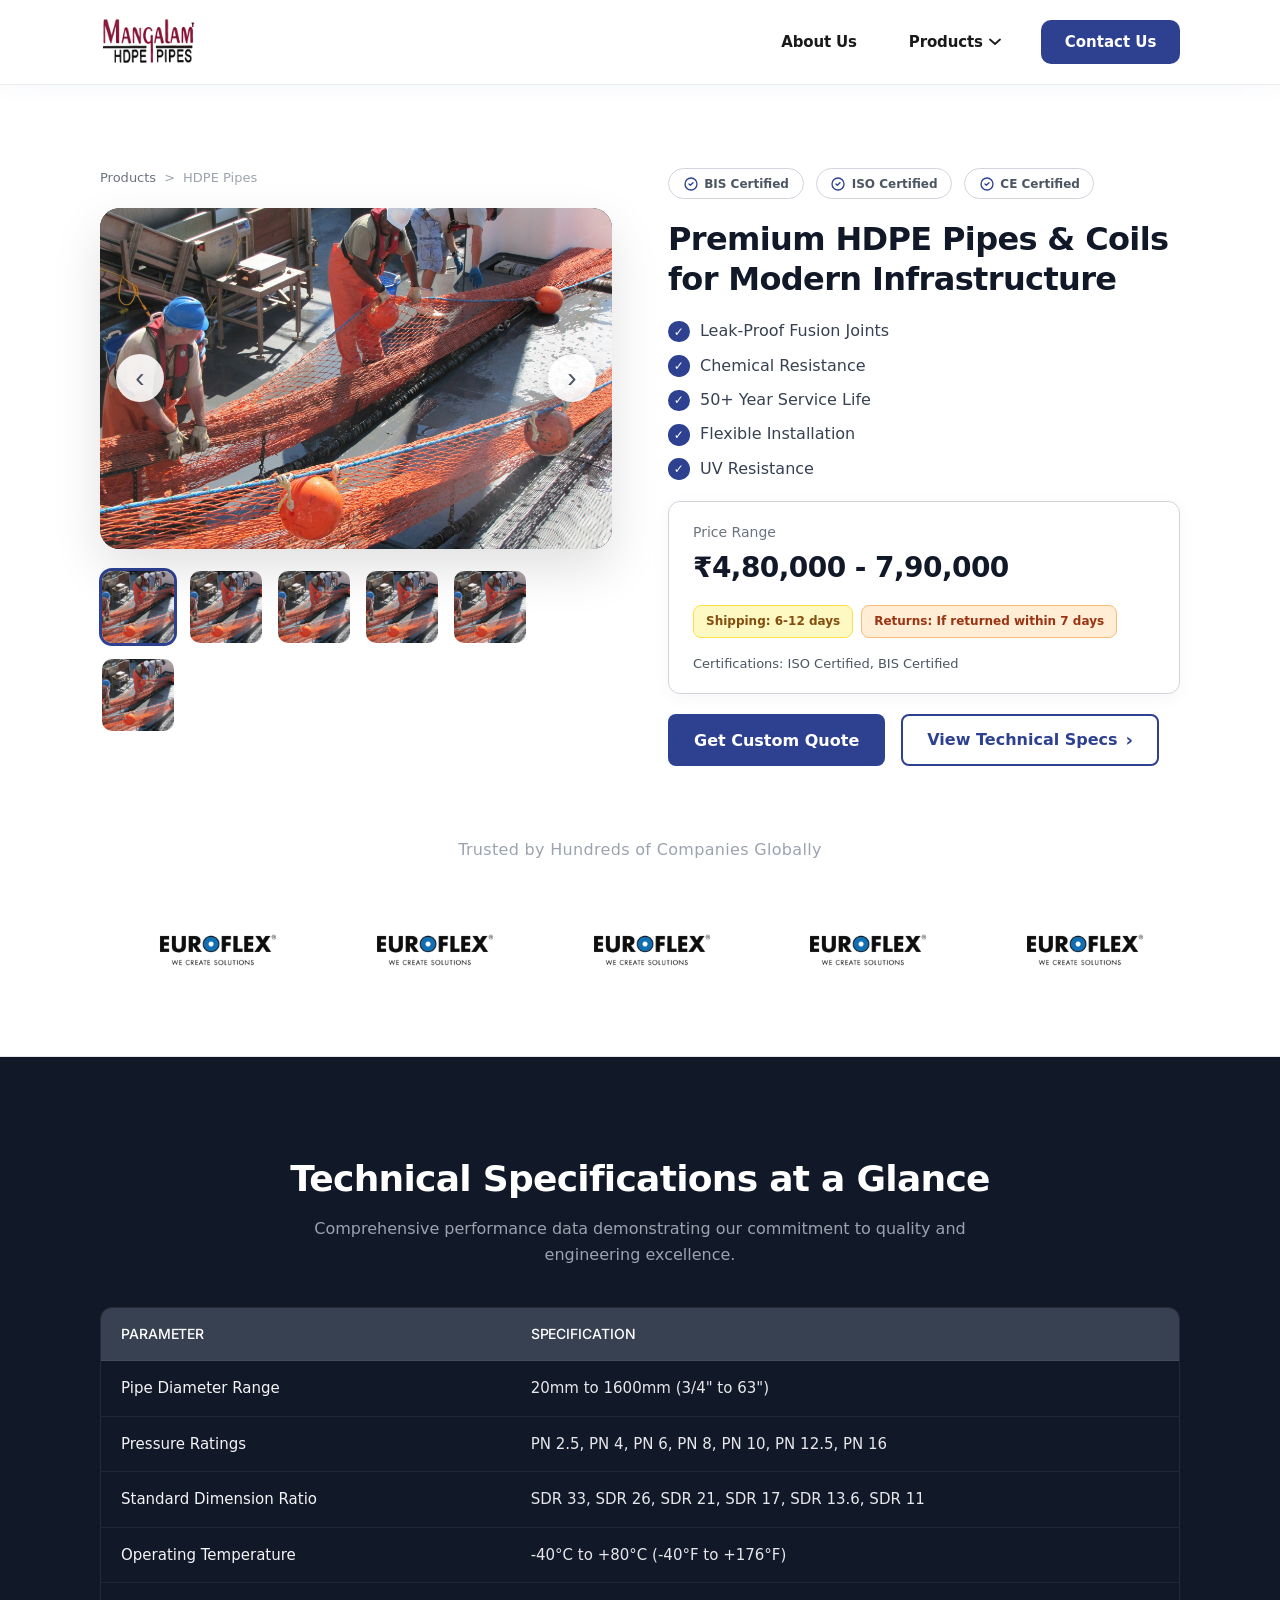
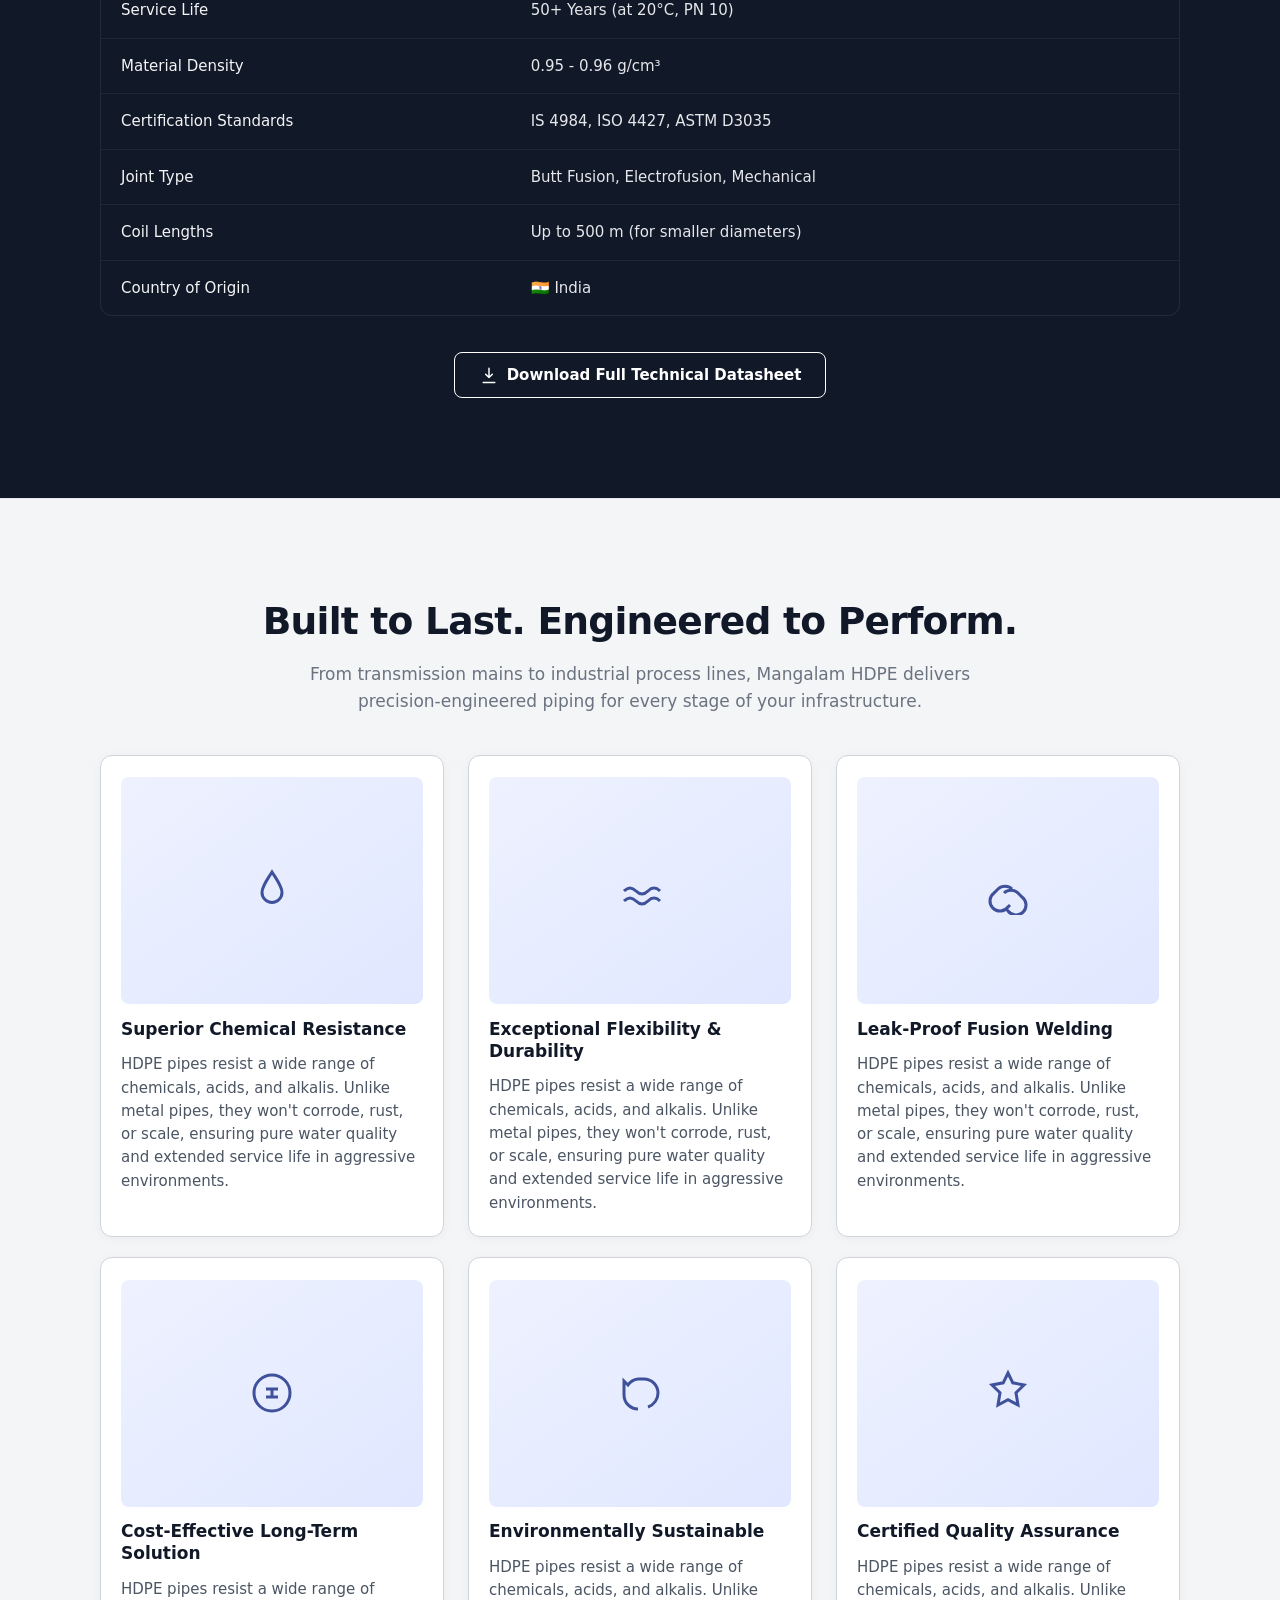
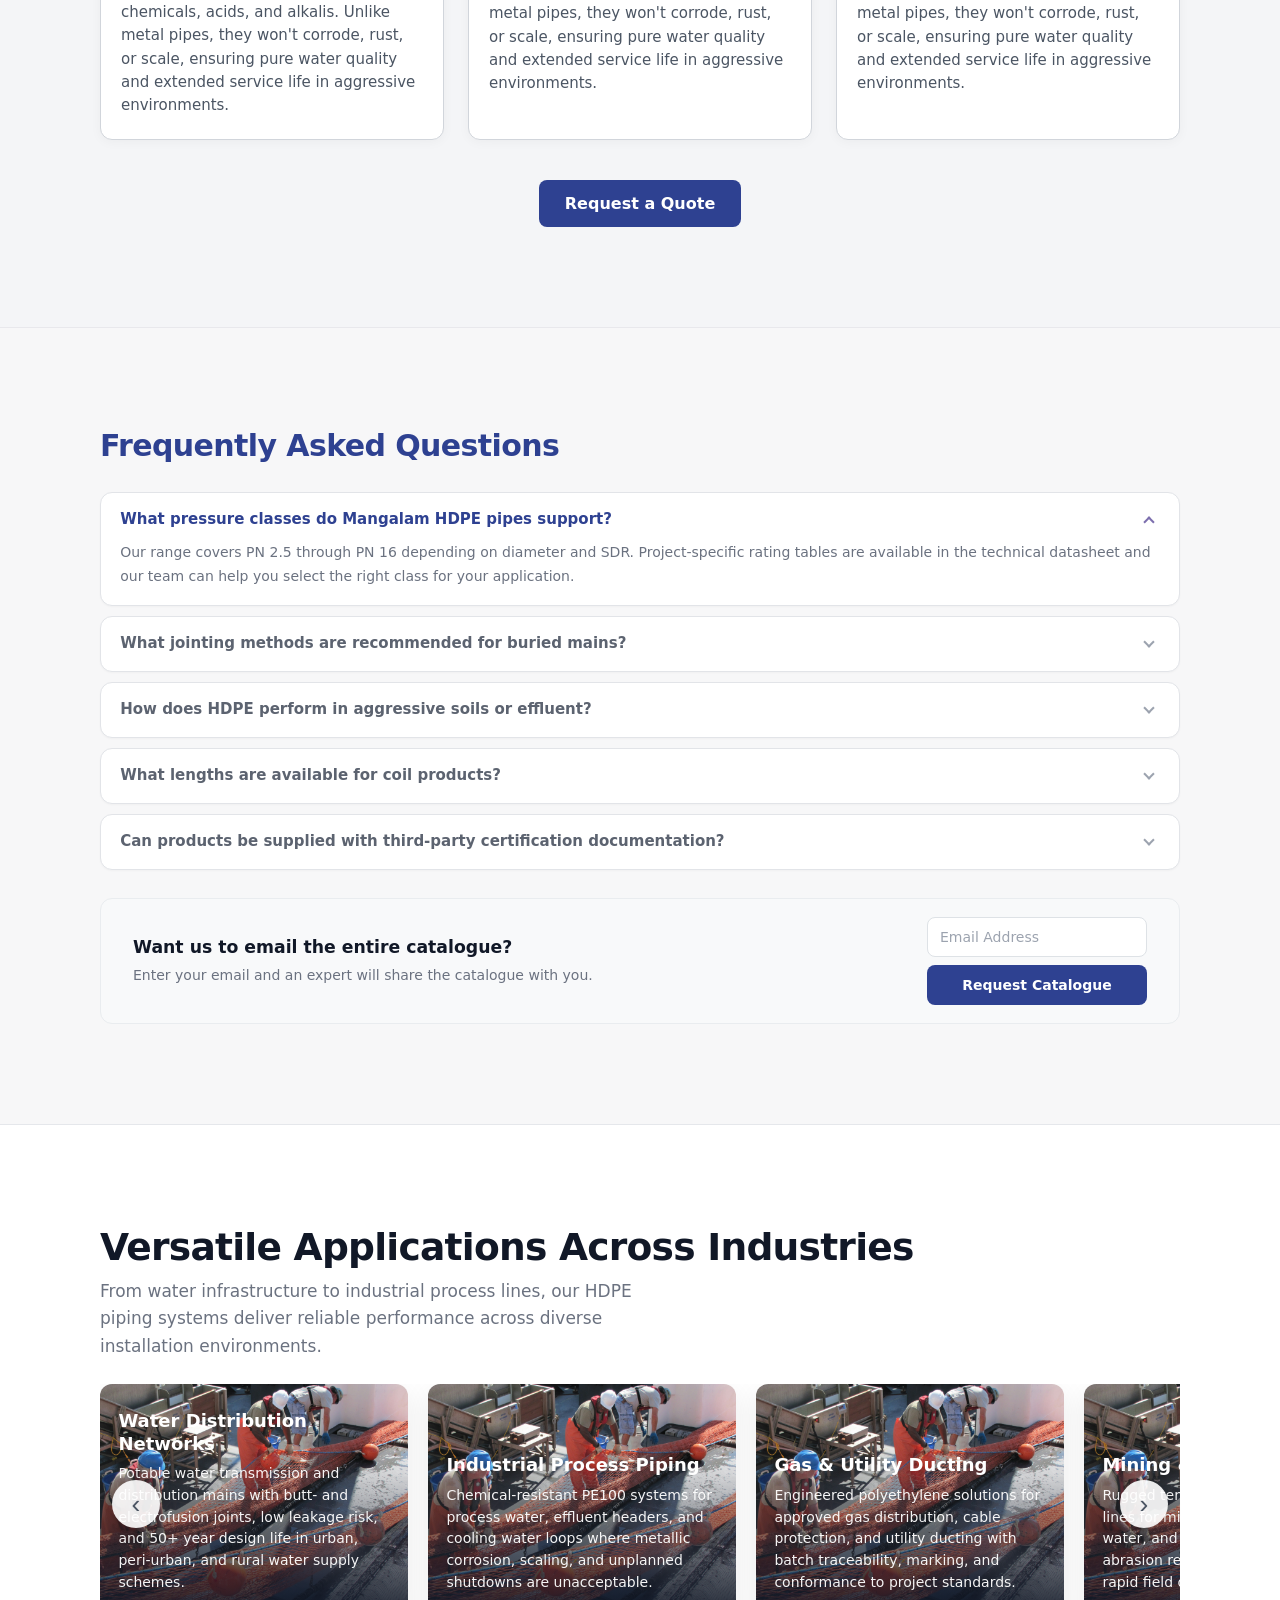
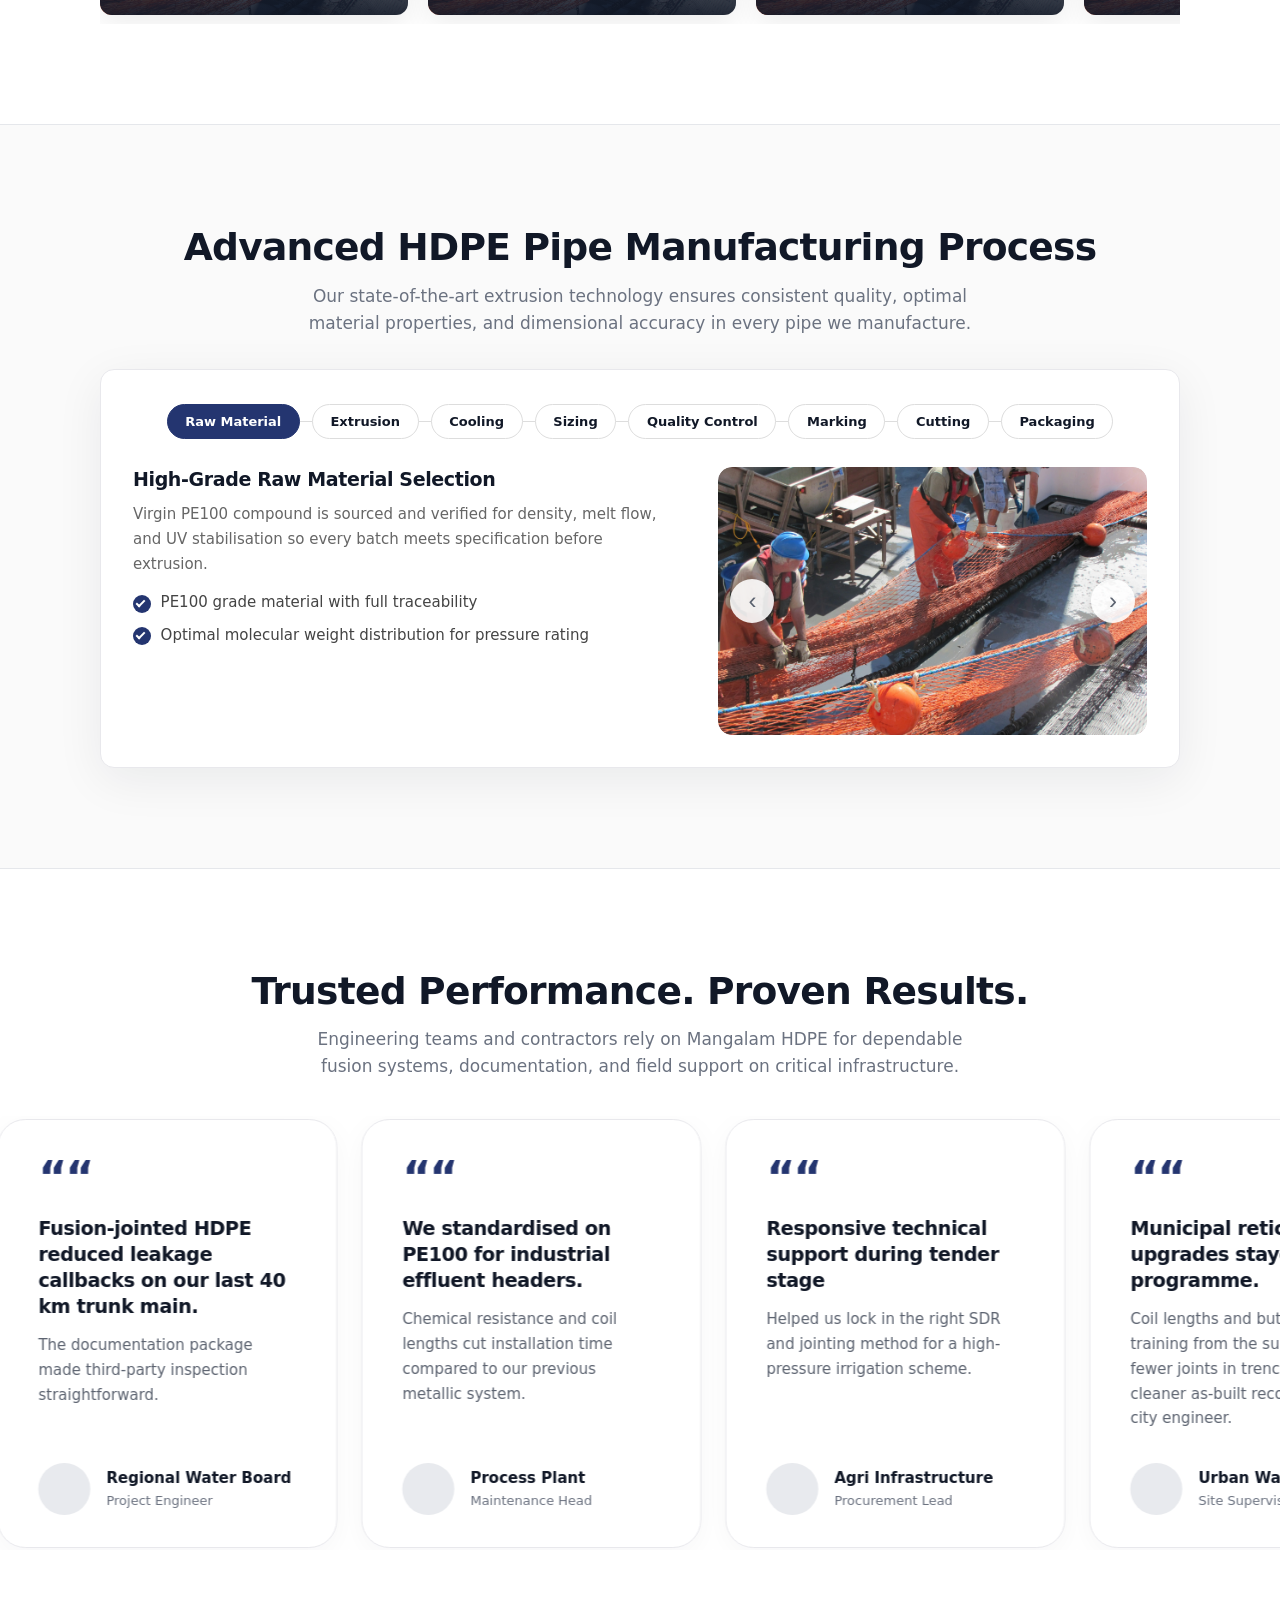
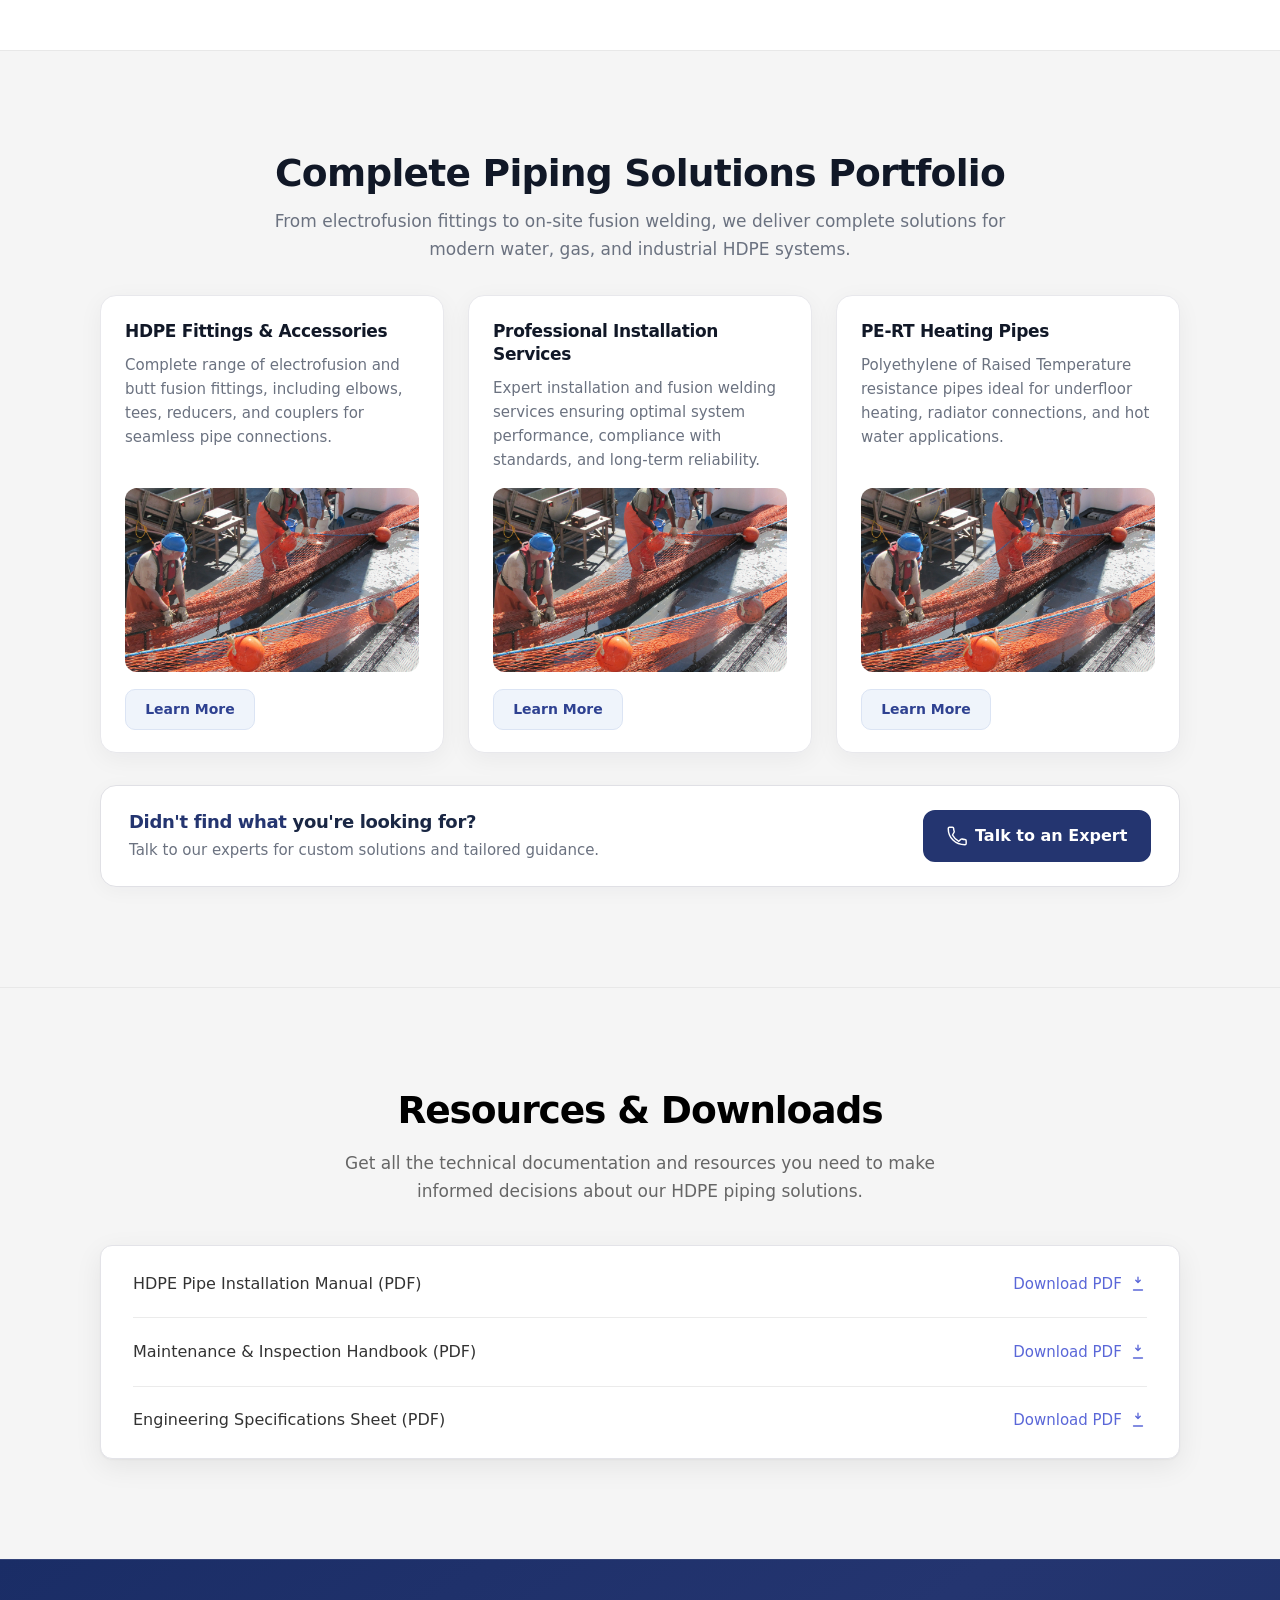
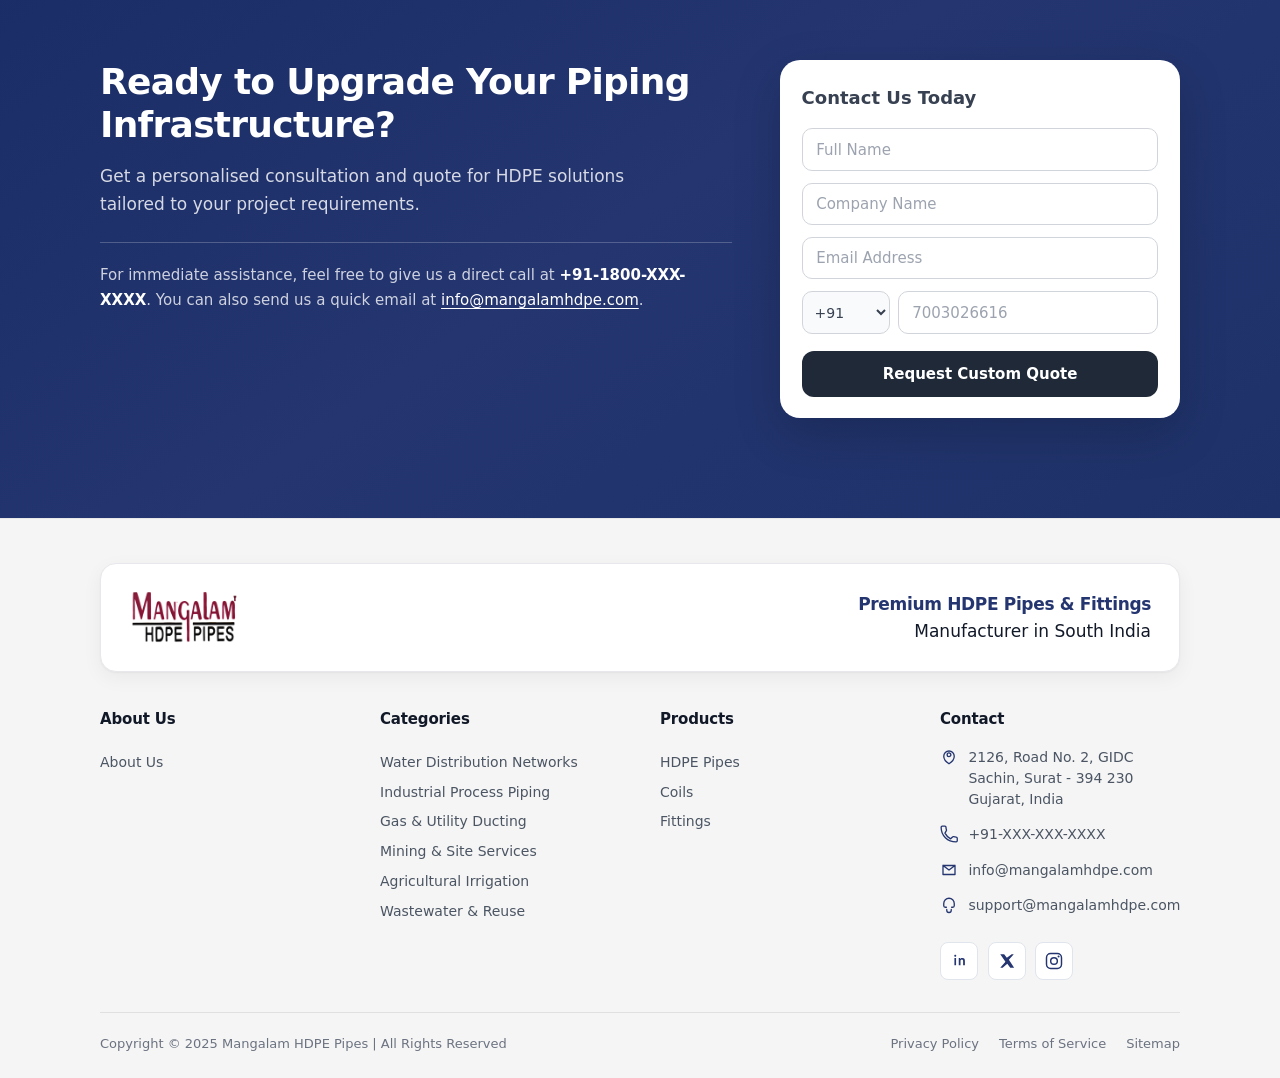
==== commit d30e1a3c: "Implement FAQ section with accordion functionality and catalogue request form. Updated HTML structur" ====
--- a/public/index.html
+++ b/public/index.html
@@ -6,7 +6,7 @@
   <title>Gushwork | Mangalam HDPE Pipes</title>
   <link rel="preconnect" href="https://fonts.googleapis.com">
   <link rel="preconnect" href="https://fonts.gstatic.com" crossorigin>
-  <link href="https://fonts.googleapis.com/css2?family=Inter:wght@500&display=swap" rel="stylesheet">
+  <link href="https://fonts.googleapis.com/css2?family=Inter:wght@500;600&display=swap" rel="stylesheet">
   <link rel="stylesheet" href="styles.css">
 </head>
 <body>
@@ -199,14 +199,246 @@
             type="button"
             class="btn btn--primary btn--lg"
             id="featuresFoldCta"
-            data-open-catalogue-modal
+            data-open-callback-modal
           >
             Request a Quote
           </button>
         </div>
       </div>
     </section>
+
+    <section class="faq-fold fold-animate" id="faq-section" data-faq-section hidden aria-labelledby="faqSectionTitle">
+      <div class="container faq-fold__wrap">
+        <div class="faq-fold__content">
+          <h2 class="faq-fold__title" id="faqSectionTitle"></h2>
+          <div class="faq-accordion" id="faqAccordion"></div>
+
+          <div class="faq-fold__catalogue catalogue-cta--in-faq" id="catalogue-cta-block" data-catalogue-cta hidden>
+            <div class="catalogue-cta__inner">
+              <div class="catalogue-cta__copy">
+                <h3 class="catalogue-cta__title" id="catalogueCtaTitle"></h3>
+                <p class="catalogue-cta__subtitle" id="catalogueCtaSubtitle"></p>
+              </div>
+              <form class="catalogue-cta__form catalogue-cta__form--faq" id="catalogueInlineForm" novalidate>
+                <label class="sr-only" for="catalogueInlineEmail">Email Address</label>
+                <input
+                  type="email"
+                  id="catalogueInlineEmail"
+                  name="email"
+                  autocomplete="email"
+                  placeholder="Email Address"
+                  class="catalogue-cta__input"
+                />
+                <button type="submit" class="btn btn--catalogue-cta" id="catalogueCtaBtn">Request Catalogue</button>
+              </form>
+            </div>
+          </div>
+        </div>
+      </div>
+    </section>
+
+    <section class="applications-fold fold-animate" id="applications-section" data-applications-section hidden aria-labelledby="applicationsTitle">
+      <div class="applications-fold__inner">
+        <div class="applications-fold__head">
+          <div class="applications-fold__head-text">
+            <h2 class="applications-fold__title" id="applicationsTitle"></h2>
+            <p class="applications-fold__subtitle" id="applicationsSubtitle"></p>
+          </div>
+        </div>
+        <div class="applications-fold__stage">
+          <div
+            class="applications-fold__viewport"
+            tabindex="0"
+            role="region"
+            aria-roledescription="carousel"
+            aria-label="Industry application cards"
+          >
+            <div class="applications-fold__track" id="applicationsTrack"></div>
+          </div>
+          <div class="applications-fold__nav-overlay" role="group" aria-label="Slide navigation">
+            <button
+              type="button"
+              class="applications-fold__arrow applications-fold__arrow--overlay applications-fold__arrow--prev"
+              data-apps-prev
+              aria-label="Previous slides"
+            >
+              <span aria-hidden="true">&#8249;</span>
+            </button>
+            <button
+              type="button"
+              class="applications-fold__arrow applications-fold__arrow--overlay applications-fold__arrow--next"
+              data-apps-next
+              aria-label="Next slides"
+            >
+              <span aria-hidden="true">&#8250;</span>
+            </button>
+          </div>
+        </div>
+      </div>
+    </section>
+
+    <section class="process-fold fold-animate" id="process-section" data-process-section hidden aria-labelledby="processTitle">
+      <div class="container">
+        <h2 class="process-fold__title" id="processTitle"></h2>
+        <p class="process-fold__subtitle" id="processSubtitle"></p>
+        <div class="process-fold__sheet">
+          <div class="process-fold__tabs-scroller">
+            <div class="process-fold__tabs" id="processTabs" role="tablist" aria-label="Manufacturing steps"></div>
+          </div>
+          <div class="process-fold__card" id="processCardPanel" role="tabpanel">
+            <div class="process-fold__card-text" id="processCardText"></div>
+            <div class="process-fold__card-media">
+              <div class="process-step-carousel" data-process-carousel>
+                <div class="process-step-carousel__viewport">
+                  <div class="process-step-carousel__track" id="processCarouselTrack"></div>
+                </div>
+                <div class="process-step-carousel__nav-overlay">
+                  <button
+                    type="button"
+                    class="process-step-carousel__arrow process-step-carousel__arrow--prev"
+                    data-process-carousel-prev
+                    aria-label="Previous image"
+                  >
+                    <span aria-hidden="true">&#8249;</span>
+                  </button>
+                  <button
+                    type="button"
+                    class="process-step-carousel__arrow process-step-carousel__arrow--next"
+                    data-process-carousel-next
+                    aria-label="Next image"
+                  >
+                    <span aria-hidden="true">&#8250;</span>
+                  </button>
+                </div>
+              </div>
+            </div>
+          </div>
+        </div>
+      </div>
+    </section>
+
+    <section class="trust-fold fold-animate" id="trust-section" data-trust-section hidden aria-labelledby="trustTitle">
+      <div class="container">
+        <h2 class="trust-fold__title" id="trustTitle"></h2>
+        <p class="trust-fold__subtitle" id="trustSubtitle"></p>
+        <div class="trust-fold__grid" id="trustQuotesGrid"></div>
+      </div>
+    </section>
+
+    <section
+      class="portfolio-fold fold-animate"
+      id="portfolio-section"
+      data-portfolio-section
+      hidden
+      aria-labelledby="portfolioTitle"
+    >
+      <div class="container portfolio-fold__inner">
+        <h2 class="portfolio-fold__title" id="portfolioTitle"></h2>
+        <p class="portfolio-fold__subtitle" id="portfolioSubtitle"></p>
+        <div class="portfolio-fold__cards" id="portfolioCardsGrid"></div>
+        <div class="portfolio-fold__bottom-cta" id="portfolioBottomCta" hidden></div>
+      </div>
+    </section>
+
+    <section
+      class="resources-fold fold-animate"
+      id="resources-section"
+      data-resources-section
+      hidden
+      aria-labelledby="resourcesTitle"
+    >
+      <div class="container resources-fold__inner">
+        <h2 class="resources-fold__title" id="resourcesTitle"></h2>
+        <p class="resources-fold__subtitle" id="resourcesSubtitle"></p>
+        <div class="resources-fold__card" id="resourcesList"></div>
+      </div>
+    </section>
+
+    <section
+      class="contact-band fold-animate"
+      id="contact-band-section"
+      data-contact-band-section
+      hidden
+      aria-labelledby="contactBandTitle"
+    >
+      <div class="container contact-band__inner">
+        <div class="contact-band__copy">
+          <h2 class="contact-band__title" id="contactBandTitle"></h2>
+          <p class="contact-band__subtitle" id="contactBandSubtitle"></p>
+          <hr class="contact-band__rule" />
+          <p class="contact-band__footer" id="contactBandFooter"></p>
+        </div>
+        <div class="contact-band__form-shell">
+          <form class="contact-band__form" id="contactBandForm" novalidate>
+            <h3 class="contact-band__form-title" id="contactBandFormTitle"></h3>
+            <label class="sr-only" for="band-fullname">Full Name</label>
+            <input
+              id="band-fullname"
+              name="bandFullName"
+              type="text"
+              autocomplete="name"
+              class="contact-band__input"
+              placeholder="Full Name"
+            />
+            <label class="sr-only" for="band-company">Company Name</label>
+            <input
+              id="band-company"
+              name="bandCompany"
+              type="text"
+              autocomplete="organization"
+              class="contact-band__input"
+              placeholder="Company Name"
+            />
+            <label class="sr-only" for="band-email">Email Address</label>
+            <input
+              id="band-email"
+              name="bandEmail"
+              type="email"
+              autocomplete="email"
+              class="contact-band__input"
+              placeholder="Email Address"
+            />
+            <div class="contact-band__phone-row" role="group" aria-label="Phone number">
+              <label class="sr-only" for="band-dial">Country code</label>
+              <select id="band-dial" name="bandDialCode" class="contact-band__dial" aria-label="Country calling code">
+                <option value="+91" selected>+91</option>
+                <option value="+1">+1</option>
+                <option value="+44">+44</option>
+              </select>
+              <label class="sr-only" for="band-phone">Phone number</label>
+              <input
+                id="band-phone"
+                name="bandPhone"
+                type="tel"
+                autocomplete="tel"
+                class="contact-band__phone-num"
+                placeholder="7003026616"
+              />
+            </div>
+            <button type="button" class="contact-band__submit btn" data-open-callback-modal>
+              <span data-contact-band-submit-label>Request Custom Quote</span>
+            </button>
+          </form>
+        </div>
+      </div>
+    </section>
   </main>
+
+  <footer class="site-footer" id="siteFooter" data-site-footer hidden>
+    <div class="container site-footer__wrap">
+      <div class="site-footer__banner">
+        <a class="site-footer__logo" href="#" aria-label="Mangalam HDPE Pipes home">
+          <img src="logo.png" alt="Mangalam HDPE Pipes" width="220" height="72" decoding="async" />
+        </a>
+        <p class="site-footer__tagline" id="footerTagline"></p>
+      </div>
+      <div class="site-footer__cols" id="footerCols"></div>
+      <div class="site-footer__bottom">
+        <p class="site-footer__copyright" id="footerCopyright"></p>
+        <nav class="site-footer__legal" id="footerLegal" aria-label="Legal"></nav>
+      </div>
+    </div>
+  </footer>
 
   <div
     class="modal"
@@ -255,7 +487,7 @@
   </div>
 
   <div
-    class="modal"
+    class="modal modal--quote"
     id="modal-callback"
     role="dialog"
     aria-modal="true"
@@ -264,43 +496,66 @@
     hidden
   >
     <div class="modal__backdrop" data-modal-close tabindex="-1" aria-hidden="true"></div>
-    <div class="modal__panel">
-      <header class="modal__header">
+    <div class="modal__panel modal__panel--quote">
+      <header class="modal__header modal__header--quote">
         <h2 id="modal-callback-title">Request a call back</h2>
-        <button type="button" class="modal__close" data-modal-close aria-label="Close dialog">
+        <button type="button" class="modal__close modal__close--quote" data-modal-close aria-label="Close dialog">
           &times;
         </button>
       </header>
-      <form class="modal__body" id="form-callback" novalidate>
-        <div class="modal__field">
-          <label for="cb-fullname">Full Name</label>
-          <input id="cb-fullname" name="fullName" type="text" autocomplete="name" placeholder="Full Name" />
-        </div>
-        <div class="modal__field">
-          <label for="cb-company">Company Name</label>
-          <input id="cb-company" name="company" type="text" autocomplete="organization" placeholder="Company Name" />
-        </div>
-        <div class="modal__field">
-          <label for="cb-email">Email Address</label>
-          <input id="cb-email" name="email" type="email" autocomplete="email" placeholder="Email Address" />
-        </div>
-        <div class="modal__field modal__field--phone">
-          <div class="modal__field">
-            <label for="cb-dial">Code</label>
-            <select id="cb-dial" name="dialCode" aria-label="Country calling code">
+      <form id="form-callback" class="modal__form-quote" novalidate>
+        <div class="modal__body modal__body--quote">
+          <div class="modal__field-quote">
+            <label class="sr-only" for="cb-fullname">Full Name</label>
+            <input
+              id="cb-fullname"
+              name="fullName"
+              type="text"
+              autocomplete="name"
+              placeholder="Full Name"
+            />
+          </div>
+          <div class="modal__field-quote">
+            <label class="sr-only" for="cb-company">Company Name</label>
+            <input
+              id="cb-company"
+              name="company"
+              type="text"
+              autocomplete="organization"
+              placeholder="Company Name"
+            />
+          </div>
+          <div class="modal__field-quote">
+            <label class="sr-only" for="cb-email">Email Address</label>
+            <input
+              id="cb-email"
+              name="email"
+              type="email"
+              autocomplete="email"
+              placeholder="Email Address"
+            />
+          </div>
+          <div class="modal__phone-row" role="group" aria-label="Phone number">
+            <label class="sr-only" for="cb-dial">Country code</label>
+            <select id="cb-dial" name="dialCode" class="modal__phone-dial" aria-label="Country calling code">
               <option value="+91" selected>+91</option>
               <option value="+1">+1</option>
               <option value="+44">+44</option>
             </select>
-          </div>
-          <div class="modal__field">
-            <label for="cb-phone">Phone Number</label>
-            <input id="cb-phone" name="phone" type="tel" autocomplete="tel" placeholder="Phone Number" />
-          </div>
-        </div>
-        <div class="modal__footer">
-          <button type="submit" class="btn btn--modal-primary">Submit Form</button>
-        </div>
+            <label class="sr-only" for="cb-phone">Phone number</label>
+            <input
+              id="cb-phone"
+              name="phone"
+              type="tel"
+              autocomplete="tel"
+              class="modal__phone-num"
+              placeholder="7003026616"
+            />
+          </div>
+        </div>
+        <footer class="modal__footer modal__footer--quote">
+          <button type="submit" class="btn btn--modal-quote">Submit Form</button>
+        </footer>
       </form>
     </div>
   </div>
--- a/public/styles.css
+++ b/public/styles.css
@@ -12,6 +12,7 @@
 
 html {
   scroll-behavior: smooth;
+  height: 100%;
 }
 
 @media (prefers-reduced-motion: reduce) {
@@ -86,10 +87,17 @@
   font-family: system-ui, -apple-system, "Segoe UI", Roboto, Ubuntu, "Helvetica Neue", sans-serif;
   line-height: 1.5;
   color: var(--color-text);
-  padding: calc(var(--header-bar-height) + var(--content-top-pad)) var(--fold-pad-inline) var(--fold-pad-block);
-  min-height: 100vh;
+  /* No bottom padding — it sat *below* the footer as empty white (body bg). */
+  padding: calc(var(--header-bar-height) + var(--content-top-pad)) var(--fold-pad-inline) 0;
+  min-height: 100%;
+  display: flex;
+  flex-direction: column;
   background-color: #ffffff;
   overflow-x: clip;
+}
+
+#main-content {
+  flex: 1 0 auto;
 }
 
 img {
@@ -1145,6 +1153,1767 @@
 }
 
 /* =============================================================================
+   Lower folds — always visible once rendered (no “invisible until scroll”)
+   ============================================================================= */
+
+.fold-animate {
+  opacity: 1;
+  transform: none;
+}
+
+/* =============================================================================
+   FAQ fold (Figma-aligned: off-white band, left column, white accordion cards)
+   ============================================================================= */
+
+.faq-fold {
+  margin-left: calc(-1 * var(--fold-pad-inline));
+  margin-right: calc(-1 * var(--fold-pad-inline));
+  padding: var(--fold-pad-block) var(--fold-pad-inline);
+  background: #f7f7f8;
+  border-top: 1px solid #e8e8ec;
+}
+
+.faq-fold[hidden] {
+  display: none !important;
+}
+
+.faq-fold__wrap {
+  max-width: 1240px;
+}
+
+/* Full width of the site container (same as hero / features), not a narrow column */
+.faq-fold__content {
+  width: 100%;
+  max-width: none;
+}
+
+.faq-fold__title {
+  margin: 0 0 1.75rem;
+  font-size: clamp(1.5rem, 3.2vw, 1.875rem);
+  font-weight: 700;
+  line-height: 1.2;
+  color: var(--color-primary);
+  letter-spacing: -0.02em;
+  text-align: left;
+}
+
+.faq-fold__title-accent {
+  color: var(--color-primary);
+}
+
+.faq-accordion {
+  display: flex;
+  flex-direction: column;
+  gap: 0.625rem;
+}
+
+.faq-fold__title[hidden],
+.faq-accordion[hidden] {
+  display: none !important;
+}
+
+/* Catalogue strip under FAQ — reference: #F8F9FA bar, shallow, normal single-line input */
+.faq-fold__catalogue.catalogue-cta--in-faq {
+  margin-top: 1.75rem;
+  padding: 1.125rem clamp(1.25rem, 3vw, 2rem);
+  background: #f8f9fa;
+  border: 1px solid #e9ecef;
+  border-radius: var(--radius-md);
+}
+
+.faq-fold__catalogue.catalogue-cta--in-faq[hidden] {
+  display: none !important;
+}
+
+.faq-item {
+  border: 1px solid #e2e4e8;
+  border-radius: var(--radius-md);
+  background: #fff;
+  overflow: hidden;
+  box-shadow: 0 1px 2px rgba(0, 0, 0, 0.03);
+}
+
+.faq-item__trigger {
+  width: 100%;
+  display: flex;
+  align-items: center;
+  justify-content: space-between;
+  gap: 1rem;
+  padding: 1rem 1.2rem;
+  border: none;
+  background: transparent;
+  font: inherit;
+  text-align: left;
+  cursor: pointer;
+  transition:
+    background 0.2s ease,
+    color 0.2s ease;
+}
+
+.faq-item:not(.is-open) .faq-item__trigger {
+  color: #5c6370;
+}
+
+.faq-item:not(.is-open) .faq-item__trigger:hover {
+  background: #fafbfc;
+  color: #374151;
+}
+
+.faq-item.is-open .faq-item__trigger {
+  color: var(--color-primary);
+  padding-bottom: 0.5rem;
+}
+
+.faq-item__question {
+  font-size: 0.9375rem;
+  font-weight: 600;
+  line-height: 1.45;
+}
+
+.faq-item.is-open .faq-item__question {
+  font-weight: 700;
+  color: var(--color-primary);
+}
+
+/* Chevron: down when closed (grey), up when open (muted violet) */
+.faq-item__chevron {
+  flex-shrink: 0;
+  width: 22px;
+  height: 22px;
+  position: relative;
+  border: none;
+  background: transparent;
+}
+
+.faq-item__chevron::before {
+  content: "";
+  position: absolute;
+  left: 50%;
+  top: 50%;
+  width: 8px;
+  height: 8px;
+  margin: -6px 0 0 -4px;
+  border-right: 2px solid #9ca3af;
+  border-bottom: 2px solid #9ca3af;
+  transform: rotate(45deg);
+  transition:
+    transform 0.25s ease,
+    border-color 0.2s ease;
+}
+
+.faq-item.is-open .faq-item__chevron::before {
+  margin-top: -2px;
+  transform: rotate(-135deg);
+  border-right-color: #7c6fae;
+  border-bottom-color: #7c6fae;
+}
+
+.faq-item__panel {
+  padding: 0 1.2rem 1.1rem;
+  padding-top: 0;
+}
+
+.faq-item__panel[hidden] {
+  display: none !important;
+}
+
+.faq-item__answer {
+  margin: 0;
+  padding-top: 0.15rem;
+  font-size: 0.875rem;
+  color: #6b7280;
+  line-height: 1.65;
+}
+
+/* =============================================================================
+   Catalogue CTA (embedded under FAQ — two columns: copy | stacked form)
+   ============================================================================= */
+
+.catalogue-cta__inner {
+  max-width: 72rem;
+  margin-left: auto;
+  margin-right: auto;
+  display: flex;
+  flex-wrap: wrap;
+  align-items: center;
+  justify-content: space-between;
+  gap: 1.5rem 2rem;
+}
+
+/* Left = copy; right = narrow column; do NOT stretch form to row height (fixes giant input) */
+.catalogue-cta--in-faq .catalogue-cta__inner {
+  display: grid;
+  grid-template-columns: minmax(0, 1fr) auto;
+  gap: 0.75rem clamp(2rem, 5vw, 4rem);
+  align-items: center;
+  max-width: none;
+}
+
+.catalogue-cta__copy {
+  flex: 1 1 16rem;
+  min-width: 0;
+}
+
+.catalogue-cta__title {
+  margin: 0 0 0.35rem;
+  font-size: 0.9375rem;
+  font-weight: 600;
+  color: var(--color-primary);
+  line-height: 1.35;
+  text-align: left;
+}
+
+.catalogue-cta--in-faq .catalogue-cta__title {
+  font-size: clamp(1rem, 1.35vw, 1.1875rem);
+  font-weight: 700;
+  color: #111827;
+  margin: 0 0 0.4rem;
+  line-height: 1.3;
+}
+
+.catalogue-cta__subtitle {
+  margin: 0;
+  font-size: 0.8125rem;
+  color: #6b7280;
+  line-height: 1.5;
+  max-width: 36rem;
+  text-align: left;
+}
+
+.catalogue-cta--in-faq .catalogue-cta__subtitle {
+  font-size: 0.875rem;
+  color: #6b7280;
+  max-width: none;
+  line-height: 1.5;
+}
+
+.catalogue-cta__form {
+  display: flex;
+  flex-wrap: wrap;
+  align-items: stretch;
+  gap: 0.75rem;
+  flex: 1 1 20rem;
+  justify-content: flex-end;
+}
+
+.catalogue-cta__form--faq {
+  display: flex;
+  flex-direction: column;
+  flex-wrap: nowrap;
+  align-items: stretch;
+  gap: 0.5rem;
+  width: 100%;
+  max-width: none;
+  justify-content: flex-start;
+}
+
+.catalogue-cta__input {
+  flex: 1 1 12rem;
+  min-width: 0;
+  max-width: 20rem;
+  width: 100%;
+  padding: 0.65rem 0.9rem;
+  font-size: 0.875rem;
+  font-family: inherit;
+  color: #111827;
+  border: 1px solid #d8dade;
+  border-radius: var(--radius-sm);
+  background: #fff;
+}
+
+.catalogue-cta--in-faq .catalogue-cta__form--faq {
+  width: 220px;
+  max-width: 100%;
+  justify-self: end;
+  align-self: center;
+  flex-shrink: 0;
+}
+
+/*
+ * Critical: base .catalogue-cta__input uses flex: 1 1 12rem → grows vertically in a column
+ * flex form and becomes a huge “square” field. Force no growth + fixed line height.
+ */
+.catalogue-cta--in-faq .catalogue-cta__input {
+  flex: 0 0 auto;
+  max-width: none;
+  width: 100%;
+  box-sizing: border-box;
+  height: 2.5rem;
+  min-height: 2.5rem;
+  max-height: 2.5rem;
+  padding: 0 0.75rem;
+  font-size: 0.875rem;
+  line-height: 1.25;
+  border-radius: var(--radius-sm);
+  border: 1px solid #dee2e6;
+  background: #fff;
+}
+
+.catalogue-cta__input::placeholder {
+  color: #9ca3af;
+}
+
+.catalogue-cta__input:focus {
+  outline: none;
+  border-color: var(--color-primary);
+  box-shadow: 0 0 0 3px rgba(46, 65, 145, 0.1);
+}
+
+.btn--catalogue-cta {
+  padding: 0.65rem 1.25rem;
+  font-size: 0.875rem;
+  font-weight: 600;
+  color: #fff;
+  background: var(--color-primary);
+  border: none;
+  border-radius: var(--radius-sm);
+  cursor: pointer;
+  width: auto;
+  transition:
+    background 0.2s ease,
+    transform 0.15s ease;
+}
+
+.catalogue-cta--in-faq .btn--catalogue-cta {
+  flex: 0 0 auto;
+  width: 100%;
+  box-sizing: border-box;
+  min-height: 2.5rem;
+  padding: 0.5rem 0.75rem;
+  font-size: 0.875rem;
+  font-weight: 600;
+  border-radius: var(--radius-sm);
+  line-height: 1.2;
+}
+
+.catalogue-cta--in-faq .catalogue-cta__input:focus {
+  box-shadow: 0 0 0 2px rgba(46, 65, 145, 0.12);
+}
+
+.btn--catalogue-cta:hover {
+  background: var(--color-primary-hover);
+}
+
+.btn--catalogue-cta:active {
+  transform: translateY(1px);
+}
+
+@media (max-width: 700px) {
+  .catalogue-cta--in-faq .catalogue-cta__inner {
+    grid-template-columns: 1fr;
+    align-items: start;
+    gap: 1.25rem;
+  }
+
+  .catalogue-cta--in-faq .catalogue-cta__form--faq {
+    width: 100%;
+    max-width: none;
+    justify-self: stretch;
+  }
+
+  .catalogue-cta__form:not(.catalogue-cta__form--faq) {
+    width: 100%;
+    justify-content: stretch;
+  }
+
+  .catalogue-cta__form:not(.catalogue-cta__form--faq) .catalogue-cta__input {
+    max-width: none;
+  }
+
+  .catalogue-cta__form:not(.catalogue-cta__form--faq) .btn--catalogue-cta {
+    width: 100%;
+  }
+}
+
+/* =============================================================================
+   Applications carousel
+   ============================================================================= */
+
+.applications-fold {
+  margin-left: calc(-1 * var(--fold-pad-inline));
+  margin-right: calc(-1 * var(--fold-pad-inline));
+  padding: var(--fold-pad-block) var(--fold-pad-inline);
+  background: #fff;
+  border-top: 1px solid #e5e7eb;
+}
+
+.applications-fold[hidden] {
+  display: none !important;
+}
+
+/* Same pattern as .features-fold__inner: one column so title, arrows, and cards share one left/right edge */
+.applications-fold__inner {
+  max-width: 1240px;
+  margin-left: auto;
+  margin-right: auto;
+}
+
+.applications-fold__head {
+  padding-bottom: 1.5rem;
+}
+
+.applications-fold__head-text {
+  flex: 1 1 16rem;
+  min-width: 0;
+  text-align: left;
+}
+
+.applications-fold__title {
+  margin: 0 0 0.5rem;
+  font-size: clamp(1.65rem, 3.5vw, 2.35rem);
+  font-weight: 700;
+  line-height: 1.2;
+  color: #111827;
+  letter-spacing: -0.02em;
+  text-align: left;
+}
+
+.applications-fold__subtitle {
+  margin: 0;
+  font-size: 1.0625rem;
+  color: var(--color-muted);
+  line-height: 1.6;
+  max-width: 36rem;
+  text-align: left;
+}
+
+/* Arrows sit on top of the card strip (same idea as hero carousel) */
+.applications-fold__stage {
+  position: relative;
+  width: 100%;
+  min-width: 0;
+}
+
+.applications-fold__nav-overlay {
+  position: absolute;
+  inset: 0;
+  z-index: 4;
+  pointer-events: none;
+}
+
+.applications-fold__arrow--overlay {
+  position: absolute;
+  top: 50%;
+  transform: translateY(-50%);
+  z-index: 5;
+  width: 48px;
+  height: 48px;
+  border: none;
+  border-radius: 50%;
+  background: rgba(255, 255, 255, 0.9);
+  color: #4b5563;
+  font-size: 1.65rem;
+  line-height: 1;
+  cursor: pointer;
+  display: inline-flex;
+  align-items: center;
+  justify-content: center;
+  box-shadow: 0 4px 16px rgba(0, 0, 0, 0.14);
+  pointer-events: auto;
+  transition:
+    background 0.2s ease,
+    color 0.2s ease,
+    transform 0.15s ease,
+    box-shadow 0.2s ease;
+}
+
+.applications-fold__arrow--overlay:hover {
+  background: #fff;
+  color: var(--color-primary);
+  box-shadow: 0 6px 20px rgba(46, 65, 145, 0.18);
+}
+
+.applications-fold__arrow--overlay:active {
+  transform: translateY(-50%) scale(0.96);
+}
+
+.applications-fold__arrow--prev {
+  left: 12px;
+}
+
+.applications-fold__arrow--next {
+  right: 12px;
+}
+
+@media (max-width: 640px) {
+  .applications-fold__arrow--overlay {
+    width: 40px;
+    height: 40px;
+    font-size: 1.35rem;
+  }
+
+  .applications-fold__arrow--prev {
+    left: 6px;
+  }
+
+  .applications-fold__arrow--next {
+    right: 6px;
+  }
+}
+
+.applications-fold__viewport {
+  overflow-x: auto;
+  overflow-y: hidden;
+  scroll-snap-type: x proximity;
+  scroll-behavior: smooth;
+  scrollbar-width: thin;
+  padding: 0 0 0.25rem;
+  margin: 0;
+  width: 100%;
+  min-width: 0;
+  -webkit-overflow-scrolling: touch;
+}
+
+.applications-fold__track {
+  display: flex;
+  gap: 1.25rem;
+  width: max-content;
+  padding-bottom: 0.35rem;
+}
+
+/*
+ * Slightly wider than ¼ of 1240 inner so the row overflows → arrows can scroll.
+ * 4×308 + 3×1.25rem ≈ 1303px > 1240px
+ */
+.applications-fold__card {
+  flex: 0 0 308px;
+  width: 308px;
+  scroll-snap-align: start;
+  scroll-snap-stop: normal;
+  border-radius: var(--radius-md);
+  overflow: hidden;
+  box-shadow: 0 8px 28px rgba(0, 0, 0, 0.08);
+}
+
+@media (max-width: 640px) {
+  .applications-fold__card {
+    flex-basis: min(308px, calc(100vw - 2 * var(--fold-pad-inline) - 2.5rem));
+    width: min(308px, calc(100vw - 2 * var(--fold-pad-inline) - 2.5rem));
+  }
+}
+
+.applications-fold__card-media {
+  position: relative;
+  aspect-ratio: 4 / 3;
+  min-height: 200px;
+}
+
+.applications-fold__card-media img {
+  width: 100%;
+  height: 100%;
+  object-fit: cover;
+  display: block;
+}
+
+.applications-fold__card-gradient {
+  position: absolute;
+  inset: 0;
+  background: linear-gradient(to top, rgba(17, 24, 39, 0.92) 0%, rgba(17, 24, 39, 0.35) 45%, transparent 72%);
+  pointer-events: none;
+}
+
+.applications-fold__card-copy {
+  position: absolute;
+  left: 0;
+  right: 0;
+  bottom: 0;
+  padding: 1.25rem 1.15rem 1.35rem;
+  color: #fff;
+}
+
+.applications-fold__card-title {
+  margin: 0 0 0.5rem;
+  font-size: 1.125rem;
+  font-weight: 700;
+  line-height: 1.25;
+}
+
+.applications-fold__card-desc {
+  margin: 0;
+  font-size: 0.875rem;
+  line-height: 1.55;
+  opacity: 0.95;
+}
+
+/* =============================================================================
+   Manufacturing process fold
+   ============================================================================= */
+
+.process-fold {
+  margin-left: calc(-1 * var(--fold-pad-inline));
+  margin-right: calc(-1 * var(--fold-pad-inline));
+  padding: var(--fold-pad-block) var(--fold-pad-inline);
+  background: #fafafa;
+  border-top: 1px solid #e5e7eb;
+}
+
+.process-fold[hidden] {
+  display: none !important;
+}
+
+.process-fold .container {
+  max-width: 1240px;
+  margin-left: auto;
+  margin-right: auto;
+}
+
+.process-fold__title {
+  margin: 0 0 0.75rem;
+  font-size: clamp(1.65rem, 3.5vw, 2.35rem);
+  font-weight: 700;
+  line-height: 1.2;
+  color: #111827;
+  text-align: center;
+  letter-spacing: -0.02em;
+}
+
+.process-fold__subtitle {
+  margin: 0 auto 2rem;
+  max-width: 44rem;
+  text-align: center;
+  font-size: 1.0625rem;
+  color: var(--color-muted);
+  line-height: 1.6;
+}
+
+/* White card — reference: soft border, rounded, float shadow */
+.process-fold__sheet {
+  background: #fff;
+  border: 1px solid #e8e8ec;
+  border-radius: 14px;
+  box-shadow: 0 12px 48px rgba(15, 23, 42, 0.07);
+  padding: 1.75rem 2rem 2rem;
+  max-width: 100%;
+}
+
+/*
+ * Scroll wrapper: full width rule under tabs; inner tab row is only as wide as the pills.
+ * Connector line runs from left edge of first pill → right edge of last (not full card width).
+ */
+.process-fold__tabs-scroller {
+  display: flex;
+  justify-content: flex-start;
+  margin: 0 0 1.75rem;
+  padding: 0.35rem 0 0;
+  border-bottom: none;
+  overflow-x: auto;
+  overflow-y: hidden;
+  scrollbar-width: thin;
+  -webkit-overflow-scrolling: touch;
+}
+
+@media (min-width: 1100px) {
+  .process-fold__tabs-scroller {
+    justify-content: center;
+    overflow-x: visible;
+  }
+}
+
+.process-fold__tabs {
+  --process-tab-gap: 0.75rem;
+  position: relative;
+  z-index: 0;
+  display: flex;
+  flex-wrap: nowrap;
+  align-items: center;
+  gap: 0 var(--process-tab-gap);
+  width: max-content;
+  margin: 0;
+  /* No vertical padding — ::before at 50% must bisect the pills, not the padded box */
+  padding: 0;
+}
+
+.process-fold__tabs::before {
+  content: "";
+  position: absolute;
+  left: 0;
+  right: 0;
+  top: 50%;
+  height: 1px;
+  margin-top: -0.5px;
+  background: #ddd;
+  z-index: 0;
+  pointer-events: none;
+}
+
+.process-fold__tab {
+  position: relative;
+  z-index: 1;
+  flex-shrink: 0;
+  padding: 0.5rem 1.1rem;
+  font-size: 0.8125rem;
+  font-weight: 600;
+  font-family: inherit;
+  line-height: 1.35;
+  color: #111827;
+  background: #fff;
+  border: 1px solid #ddd;
+  border-radius: 999px;
+  cursor: pointer;
+  transition:
+    background 0.2s ease,
+    color 0.2s ease,
+    border-color 0.2s ease;
+}
+
+.process-fold__tab:hover {
+  border-color: #ccc;
+  color: #243570;
+}
+
+/* Reference active: deep navy (~#223377) */
+.process-fold__tab.is-active {
+  background: #243570;
+  color: #fff;
+  border-color: #243570;
+}
+
+.process-fold__tab:focus-visible {
+  outline: 2px solid #243570;
+  outline-offset: 2px;
+}
+
+.process-fold__card {
+  display: grid;
+  /* Reference: copy column slightly wider than media — 50/50 + tall 4:3 made the photo dominate */
+  grid-template-columns: minmax(0, 1.12fr) minmax(0, 0.88fr);
+  gap: 1.5rem 2.5rem;
+  /* Top-align with image — centering added empty space above the heading */
+  align-items: start;
+  padding: 0;
+  margin: 0;
+  background: transparent;
+  border: none;
+  border-radius: 0;
+  box-shadow: none;
+}
+
+@media (max-width: 900px) {
+  .process-fold__card {
+    grid-template-columns: 1fr;
+  }
+}
+
+.process-fold__card-heading {
+  margin: 0 0 0.65rem;
+  font-size: 1.1875rem;
+  font-weight: 700;
+  color: #111827;
+  line-height: 1.3;
+  letter-spacing: -0.02em;
+}
+
+.process-fold__card-body {
+  margin: 0 0 1rem;
+  font-size: 0.9375rem;
+  color: #666;
+  line-height: 1.65;
+}
+
+.process-fold__bullet-list {
+  margin: 0;
+  padding: 0;
+  list-style: none;
+  display: flex;
+  flex-direction: column;
+  gap: 0.65rem;
+}
+
+.process-fold__bullet-list li {
+  display: flex;
+  align-items: flex-start;
+  gap: 0.6rem;
+  font-size: 0.9375rem;
+  color: #444;
+  line-height: 1.45;
+}
+
+.process-fold__bullet-icon {
+  flex-shrink: 0;
+  width: 18px;
+  height: 18px;
+  margin-top: 0.15rem;
+  border-radius: 50%;
+  background: #243570;
+  position: relative;
+}
+
+.process-fold__bullet-icon::after {
+  content: "";
+  position: absolute;
+  left: 5px;
+  top: 3px;
+  width: 5px;
+  height: 9px;
+  border: solid #fff;
+  border-width: 0 2px 2px 0;
+  transform: rotate(45deg);
+}
+
+.process-step-carousel {
+  position: relative;
+  width: 100%;
+  border-radius: 14px;
+  overflow: hidden;
+}
+
+.process-step-carousel__viewport {
+  border-radius: 14px;
+  overflow: hidden;
+  /* Wider than 4:3 so the block isn’t as tall for the same width */
+  aspect-ratio: 16 / 10;
+  background: #e8eaee;
+}
+
+.process-step-carousel__track {
+  display: flex;
+  height: 100%;
+  transition: transform 0.45s cubic-bezier(0.4, 0, 0.2, 1);
+}
+
+.process-step-carousel__slide {
+  flex: 0 0 100%;
+  margin: 0;
+  height: 100%;
+}
+
+.process-step-carousel__slide img {
+  width: 100%;
+  height: 100%;
+  object-fit: cover;
+  display: block;
+}
+
+.process-step-carousel__nav-overlay {
+  position: absolute;
+  inset: 0;
+  z-index: 3;
+  pointer-events: none;
+}
+
+.process-step-carousel__arrow {
+  position: absolute;
+  top: 50%;
+  transform: translateY(-50%);
+  z-index: 4;
+  width: 44px;
+  height: 44px;
+  border: none;
+  border-radius: 50%;
+  background: rgba(255, 255, 255, 0.88);
+  color: #5c6370;
+  font-size: 1.5rem;
+  line-height: 1;
+  cursor: pointer;
+  display: inline-flex;
+  align-items: center;
+  justify-content: center;
+  box-shadow: 0 2px 12px rgba(0, 0, 0, 0.1);
+  pointer-events: auto;
+  transition:
+    background 0.2s ease,
+    color 0.2s ease,
+    transform 0.15s ease,
+    box-shadow 0.2s ease;
+}
+
+.process-step-carousel__arrow:hover {
+  background: rgba(255, 255, 255, 0.98);
+  color: #374151;
+  box-shadow: 0 4px 18px rgba(0, 0, 0, 0.12);
+}
+
+.process-step-carousel__arrow:active {
+  transform: translateY(-50%) scale(0.96);
+}
+
+.process-step-carousel__arrow--prev {
+  left: 12px;
+}
+
+.process-step-carousel__arrow--next {
+  right: 12px;
+}
+
+/* =============================================================================
+   Trust / testimonials fold
+   ============================================================================= */
+
+.trust-fold {
+  margin-left: calc(-1 * var(--fold-pad-inline));
+  margin-right: calc(-1 * var(--fold-pad-inline));
+  padding: var(--fold-pad-block) var(--fold-pad-inline);
+  background: #fff;
+  border-top: 1px solid #e5e7eb;
+}
+
+.trust-fold[hidden] {
+  display: none !important;
+}
+
+.trust-fold__title {
+  margin: 0 0 0.75rem;
+  font-size: clamp(1.65rem, 3.5vw, 2.35rem);
+  font-weight: 700;
+  line-height: 1.2;
+  color: #111827;
+  text-align: center;
+  letter-spacing: -0.02em;
+}
+
+.trust-fold__subtitle {
+  margin: 0 auto 2.25rem;
+  max-width: 42rem;
+  text-align: center;
+  font-size: 1.0625rem;
+  color: var(--color-muted);
+  line-height: 1.6;
+}
+
+/* Full-bleed row inside padded trust-fold */
+.trust-fold__grid {
+  margin-left: calc(-1 * var(--fold-pad-inline));
+  margin-right: calc(-1 * var(--fold-pad-inline));
+  width: calc(100% + 2 * var(--fold-pad-inline));
+  max-width: none;
+}
+
+.trust-fold__marquee {
+  overflow: hidden;
+  width: 100%;
+  padding: 0.15rem 0;
+}
+
+/* Transform updated by JS (initSeamlessMarquees) */
+.trust-fold__track {
+  display: flex;
+  width: max-content;
+  will-change: transform;
+}
+
+.trust-fold__segment {
+  display: flex;
+  flex-direction: row;
+  align-items: stretch;
+  gap: 1.5rem;
+  padding-inline: 0.75rem;
+  flex-shrink: 0;
+}
+
+@media (prefers-reduced-motion: reduce) {
+  .trust-fold__track[data-seamless-marquee] {
+    flex-wrap: wrap;
+    justify-content: center;
+    width: 100%;
+    max-width: 72rem;
+    margin-left: auto;
+    margin-right: auto;
+    row-gap: 1.5rem;
+    transform: none !important;
+    will-change: auto;
+  }
+
+  .trust-fold__segment[aria-hidden="true"] {
+    display: none;
+  }
+
+  .trust-fold__segment {
+    flex-wrap: wrap;
+    justify-content: center;
+    padding-inline: var(--fold-pad-inline);
+  }
+}
+
+/* Testimonial card — white panel, large radius, quote + headline + body + avatar row */
+.trust-fold__card {
+  margin: 0;
+  display: flex;
+  flex-direction: column;
+  flex: 0 0 auto;
+  width: 340px;
+  max-width: min(340px, calc(100vw - 2.5rem));
+  min-height: 100%;
+  padding: 2.25rem 2.5rem 2rem;
+  background: #fff;
+  border: 1px solid #e8e8ec;
+  border-radius: 28px;
+  box-shadow: 0 8px 32px rgba(15, 23, 42, 0.04);
+  position: relative;
+}
+
+.trust-fold__quote-mark {
+  display: block;
+  margin: 0 0 1rem;
+  line-height: 1;
+  font-family: inherit;
+  font-weight: 700;
+  color: #243570;
+  letter-spacing: -0.12em;
+}
+
+.trust-fold__quote-mark-inner {
+  font-size: clamp(2.25rem, 5vw, 2.75rem);
+}
+
+.trust-fold__quote-headline {
+  margin: 0 0 0.85rem;
+  font-size: clamp(1.05rem, 2.2vw, 1.2rem);
+  font-weight: 700;
+  line-height: 1.35;
+  color: #111827;
+  letter-spacing: -0.02em;
+}
+
+.trust-fold__quote-body {
+  margin: 0 0 1.75rem;
+  flex: 1;
+  font-size: 0.9375rem;
+  font-weight: 400;
+  color: #5c6370;
+  line-height: 1.65;
+}
+
+.trust-fold__quote-footer {
+  display: flex;
+  align-items: center;
+  gap: 1rem;
+  margin-top: auto;
+  padding-top: 0.25rem;
+}
+
+.trust-fold__quote-avatar {
+  flex-shrink: 0;
+  width: 52px;
+  height: 52px;
+  border-radius: 50%;
+  background: #e8eaee;
+  overflow: hidden;
+}
+
+.trust-fold__quote-avatar-img {
+  width: 100%;
+  height: 100%;
+  object-fit: cover;
+  display: block;
+}
+
+.trust-fold__quote-byline {
+  display: flex;
+  flex-direction: column;
+  gap: 0.2rem;
+  min-width: 0;
+}
+
+.trust-fold__quote-name {
+  font-size: 0.9375rem;
+  font-weight: 700;
+  font-style: normal;
+  color: #111827;
+  line-height: 1.3;
+}
+
+.trust-fold__quote-role {
+  font-size: 0.8125rem;
+  font-weight: 400;
+  color: #6b7280;
+  line-height: 1.35;
+}
+
+/* =============================================================================
+   Portfolio fold (solutions cards + bottom CTA)
+   ============================================================================= */
+
+.portfolio-fold[hidden] {
+  display: none !important;
+}
+
+.portfolio-fold {
+  margin-left: calc(-1 * var(--fold-pad-inline));
+  margin-right: calc(-1 * var(--fold-pad-inline));
+  padding: var(--fold-pad-block) var(--fold-pad-inline);
+  background: #f5f5f5;
+  border-top: 1px solid #e8e8e8;
+}
+
+.portfolio-fold__title {
+  margin: 0 0 0.75rem;
+  font-size: clamp(1.65rem, 3.5vw, 2.35rem);
+  font-weight: 700;
+  line-height: 1.2;
+  color: #111827;
+  text-align: center;
+  letter-spacing: -0.02em;
+}
+
+.portfolio-fold__inner {
+  max-width: 1200px;
+}
+
+.portfolio-fold__subtitle {
+  margin: 0 auto 2rem;
+  max-width: 46rem;
+  text-align: center;
+  font-size: 1.0625rem;
+  color: #6b7280;
+  line-height: 1.6;
+}
+
+.portfolio-fold__cards {
+  display: grid;
+  grid-template-columns: repeat(3, minmax(0, 1fr));
+  gap: 1.5rem;
+  margin-bottom: 2rem;
+}
+
+@media (max-width: 960px) {
+  .portfolio-fold__cards {
+    grid-template-columns: 1fr;
+    max-width: 24rem;
+    margin-left: auto;
+    margin-right: auto;
+  }
+}
+
+.portfolio-card {
+  display: flex;
+  flex-direction: column;
+  min-width: 0;
+  padding: 1.5rem 1.5rem 1.35rem;
+  background: #fff;
+  border: 1px solid #e8e8ec;
+  border-radius: 16px;
+  box-shadow: 0 6px 24px rgba(15, 23, 42, 0.05);
+}
+
+.portfolio-card__title {
+  margin: 0 0 0.65rem;
+  font-size: 1.0625rem;
+  font-weight: 700;
+  color: #111827;
+  line-height: 1.35;
+  letter-spacing: -0.02em;
+}
+
+.portfolio-card__body {
+  margin: 0 0 1rem;
+  font-size: 0.9375rem;
+  color: #6b7280;
+  line-height: 1.6;
+  flex: 1;
+}
+
+.portfolio-card__media {
+  margin: 0 0 1.1rem;
+  border-radius: 12px;
+  overflow: hidden;
+  background: #e8eaee;
+  aspect-ratio: 16 / 10;
+}
+
+.portfolio-card__media img {
+  width: 100%;
+  height: 100%;
+  object-fit: cover;
+  display: block;
+}
+
+.portfolio-card__cta {
+  align-self: flex-start;
+  display: inline-flex;
+  align-items: center;
+  justify-content: center;
+  padding: 0.55rem 1.2rem;
+  font-size: 0.875rem;
+  font-weight: 600;
+  font-family: inherit;
+  text-decoration: none;
+  border-radius: 10px;
+  border: 1px solid #dbe4f4;
+  background: #eff4fb;
+  color: var(--color-primary);
+  transition:
+    background 0.2s ease,
+    border-color 0.2s ease,
+    color 0.2s ease;
+}
+
+.portfolio-card__cta:hover {
+  background: #e4ecf8;
+  border-color: #cddcf0;
+  color: var(--color-primary-hover);
+}
+
+.portfolio-fold__bottom-cta {
+  display: flex;
+  flex-wrap: wrap;
+  align-items: center;
+  justify-content: space-between;
+  gap: 1.25rem 1.5rem;
+  padding: 1.5rem 1.75rem;
+  background: #fff;
+  border: 1px solid #e0e0e5;
+  border-radius: 16px;
+  box-shadow: 0 4px 20px rgba(15, 23, 42, 0.04);
+}
+
+.portfolio-fold__bottom-cta__title {
+  margin: 0 0 0.35rem;
+  font-size: 1.125rem;
+  font-weight: 600;
+  color: #243570;
+  letter-spacing: -0.02em;
+  line-height: 1.35;
+}
+
+.portfolio-fold__bottom-cta__accent {
+  font-weight: 700;
+  color: #1a2744;
+}
+
+.portfolio-fold__bottom-cta__sub {
+  margin: 0;
+  font-size: 0.9375rem;
+  color: #6b7280;
+  line-height: 1.5;
+  max-width: 36rem;
+}
+
+.portfolio-fold__bottom-cta__btn {
+  flex-shrink: 0;
+  display: inline-flex;
+  align-items: center;
+  gap: 0.5rem;
+  padding: 0.75rem 1.35rem;
+  border-radius: 12px;
+  font-weight: 600;
+  text-decoration: none;
+  background: #243570;
+  border: 2px solid #243570;
+  color: #fff;
+}
+
+.portfolio-fold__bottom-cta__btn:hover {
+  background: #1a2a52;
+  border-color: #1a2a52;
+  color: #fff;
+}
+
+.portfolio-fold__bottom-cta__phone-icon {
+  flex-shrink: 0;
+}
+
+/* =============================================================================
+   Resources & downloads
+   ============================================================================= */
+
+.resources-fold[hidden] {
+  display: none !important;
+}
+
+.resources-fold {
+  margin-left: calc(-1 * var(--fold-pad-inline));
+  margin-right: calc(-1 * var(--fold-pad-inline));
+  padding: var(--fold-pad-block) var(--fold-pad-inline);
+  background: #f5f5f5;
+  border-top: 1px solid #e8e8e8;
+}
+
+.resources-fold__inner {
+  width: 100%;
+  max-width: 1240px;
+  margin-left: auto;
+  margin-right: auto;
+}
+
+.resources-fold__title {
+  margin: 0 0 1rem;
+  font-size: clamp(1.75rem, 3.8vw, 2.35rem);
+  font-weight: 700;
+  color: #000;
+  text-align: center;
+  letter-spacing: -0.03em;
+  line-height: 1.2;
+}
+
+.resources-fold__subtitle {
+  margin: 0 auto 2.5rem;
+  max-width: 38rem;
+  text-align: center;
+  font-size: 1.0625rem;
+  font-weight: 400;
+  color: #666;
+  line-height: 1.65;
+}
+
+.resources-fold__card {
+  background: #fff;
+  border: 1px solid #e3e3e8;
+  border-radius: 12px;
+  padding: 0.25rem 2rem;
+  box-shadow:
+    0 1px 2px rgba(0, 0, 0, 0.04),
+    0 8px 28px rgba(0, 0, 0, 0.07);
+}
+
+.resources-fold__list {
+  list-style: none;
+  margin: 0;
+  padding: 0;
+}
+
+.resources-fold__row {
+  display: flex;
+  align-items: center;
+  justify-content: space-between;
+  gap: 1.5rem;
+  padding: 1.35rem 0;
+  border-bottom: 1px solid #ebebeb;
+}
+
+.resources-fold__row:last-child {
+  border-bottom: none;
+}
+
+.resources-fold__doc-title {
+  flex: 1;
+  min-width: 0;
+  font-size: 1rem;
+  font-weight: 500;
+  color: #333;
+  line-height: 1.5;
+  text-align: left;
+}
+
+.resources-fold__dl {
+  display: inline-flex;
+  align-items: center;
+  gap: 0.45rem;
+  flex-shrink: 0;
+  font-size: 0.9375rem;
+  font-weight: 500;
+  color: #5a67d8;
+  text-decoration: none;
+}
+
+.resources-fold__dl-text {
+  white-space: nowrap;
+}
+
+.resources-fold__dl:hover {
+  color: #434190;
+  text-decoration: underline;
+  text-underline-offset: 3px;
+}
+
+.resources-fold__dl:hover .resources-fold__dl-icon {
+  color: inherit;
+}
+
+.resources-fold__dl-icon {
+  display: block;
+  flex-shrink: 0;
+}
+
+/* =============================================================================
+   Contact band (navy + white form)
+   ============================================================================= */
+
+.contact-band[hidden] {
+  display: none !important;
+}
+
+.contact-band {
+  margin-left: calc(-1 * var(--fold-pad-inline));
+  margin-right: calc(-1 * var(--fold-pad-inline));
+  padding: var(--fold-pad-block) var(--fold-pad-inline);
+  background: linear-gradient(145deg, #1a2d66 0%, #243570 48%, #1e3269 100%);
+  border-top: 1px solid rgba(255, 255, 255, 0.08);
+}
+
+.contact-band__inner {
+  display: grid;
+  grid-template-columns: minmax(0, 1fr) minmax(280px, 400px);
+  gap: 2.5rem 3rem;
+  align-items: start;
+  max-width: 1120px;
+  margin-left: auto;
+  margin-right: auto;
+}
+
+@media (max-width: 900px) {
+  .contact-band__inner {
+    grid-template-columns: 1fr;
+  }
+}
+
+.contact-band__title {
+  margin: 0 0 1rem;
+  font-size: clamp(1.65rem, 3.2vw, 2.25rem);
+  font-weight: 700;
+  color: #fff;
+  line-height: 1.2;
+  letter-spacing: -0.02em;
+}
+
+.contact-band__subtitle {
+  margin: 0 0 1.5rem;
+  font-size: 1.0625rem;
+  line-height: 1.65;
+  color: rgba(255, 255, 255, 0.82);
+  max-width: 36rem;
+}
+
+.contact-band__rule {
+  border: none;
+  border-top: 1px solid rgba(255, 255, 255, 0.22);
+  margin: 0 0 1.25rem;
+}
+
+.contact-band__footer {
+  margin: 0;
+  font-size: 0.9375rem;
+  line-height: 1.65;
+  color: rgba(255, 255, 255, 0.78);
+}
+
+.contact-band__footer-strong {
+  font-weight: 700;
+  color: #fff;
+}
+
+.contact-band__footer-link {
+  color: #fff;
+  text-decoration: underline;
+  text-underline-offset: 3px;
+}
+
+.contact-band__footer-link:hover {
+  color: #e0e7ff;
+}
+
+.contact-band__form-shell {
+  width: 100%;
+}
+
+.contact-band__form {
+  background: #fff;
+  border-radius: 20px;
+  padding: 1.5rem 1.35rem 1.35rem;
+  box-shadow: 0 16px 48px rgba(0, 0, 0, 0.18);
+  display: flex;
+  flex-direction: column;
+  gap: 0.75rem;
+}
+
+.contact-band__form-title {
+  margin: 0 0 0.35rem;
+  font-size: 1.125rem;
+  font-weight: 600;
+  color: #374151;
+}
+
+.contact-band__input,
+.contact-band__phone-num {
+  width: 100%;
+  padding: 0.7rem 0.85rem;
+  font-size: 0.9375rem;
+  font-family: inherit;
+  border: 1px solid #d1d5db;
+  border-radius: 10px;
+  background: #fff;
+  color: #111827;
+  box-sizing: border-box;
+}
+
+.contact-band__input::placeholder,
+.contact-band__phone-num::placeholder {
+  color: #9ca3af;
+}
+
+.contact-band__phone-row {
+  display: flex;
+  gap: 0.5rem;
+  align-items: stretch;
+}
+
+.contact-band__dial {
+  flex: 0 0 auto;
+  width: 5.5rem;
+  padding: 0.65rem 0.5rem;
+  font-size: 0.875rem;
+  font-family: inherit;
+  border: 1px solid #d1d5db;
+  border-radius: 10px;
+  background: #f9fafb;
+  color: #374151;
+  cursor: pointer;
+}
+
+.contact-band__phone-num {
+  flex: 1;
+}
+
+.contact-band__submit {
+  margin-top: 0.35rem;
+  width: 100%;
+  padding: 0.85rem 1rem;
+  font-size: 0.9375rem;
+  font-weight: 600;
+  border: none;
+  border-radius: 12px;
+  cursor: pointer;
+  background: #1f2937;
+  color: #fff;
+}
+
+.contact-band__submit:hover {
+  background: #111827;
+  color: #fff;
+}
+
+/* =============================================================================
+   Site footer
+   ============================================================================= */
+
+.site-footer[hidden] {
+  display: none !important;
+}
+
+.site-footer {
+  flex-shrink: 0;
+  margin-left: calc(-1 * var(--fold-pad-inline));
+  margin-right: calc(-1 * var(--fold-pad-inline));
+  padding: 2.75rem var(--fold-pad-inline) 1.5rem;
+  background: #f5f5f5;
+  border-top: 1px solid #e8e8e8;
+}
+
+.site-footer__wrap {
+  max-width: 1240px;
+  margin-left: auto;
+  margin-right: auto;
+}
+
+.site-footer__banner {
+  display: flex;
+  flex-wrap: wrap;
+  align-items: center;
+  justify-content: space-between;
+  gap: 1.25rem 2rem;
+  padding: 1.35rem 1.75rem;
+  margin-bottom: 2.25rem;
+  background: #fff;
+  border: 1px solid #e8e8ec;
+  border-radius: 16px;
+  box-shadow:
+    0 1px 2px rgba(0, 0, 0, 0.04),
+    0 6px 20px rgba(0, 0, 0, 0.05);
+}
+
+.site-footer__logo {
+  display: inline-flex;
+  align-items: center;
+  line-height: 0;
+}
+
+.site-footer__logo img {
+  display: block;
+  height: auto;
+  max-height: 64px;
+  width: auto;
+  max-width: min(240px, 55vw);
+}
+
+.site-footer__tagline {
+  margin: 0;
+  text-align: right;
+  max-width: 26rem;
+  line-height: 1.45;
+}
+
+.site-footer__tagline-accent {
+  display: block;
+  font-size: 1.0625rem;
+  font-weight: 600;
+  color: #243570;
+  letter-spacing: -0.02em;
+}
+
+.site-footer__tagline-rest {
+  display: block;
+  margin-top: 0.2rem;
+  font-size: 1.0625rem;
+  font-weight: 500;
+  color: #111827;
+}
+
+.site-footer__cols {
+  display: grid;
+  grid-template-columns: repeat(4, minmax(0, 1fr));
+  gap: 2rem 2.5rem;
+  margin-bottom: 2rem;
+}
+
+@media (max-width: 1024px) {
+  .site-footer__cols {
+    grid-template-columns: repeat(2, minmax(0, 1fr));
+  }
+}
+
+@media (max-width: 560px) {
+  .site-footer__cols {
+    grid-template-columns: 1fr;
+  }
+
+  .site-footer__tagline {
+    text-align: left;
+    max-width: none;
+  }
+}
+
+.site-footer__col-title {
+  margin: 0 0 1rem;
+  font-size: 0.9375rem;
+  font-weight: 700;
+  color: #111827;
+  letter-spacing: -0.01em;
+}
+
+.site-footer__links {
+  list-style: none;
+  margin: 0;
+  padding: 0;
+}
+
+.site-footer__link {
+  display: inline-block;
+  padding: 0.3rem 0;
+  font-size: 0.875rem;
+  color: #4b5563;
+  text-decoration: none;
+  line-height: 1.45;
+}
+
+.site-footer__link:hover {
+  color: var(--color-primary);
+}
+
+.site-footer__contact {
+  list-style: none;
+  margin: 0;
+  padding: 0;
+}
+
+.site-footer__contact li {
+  display: flex;
+  align-items: flex-start;
+  gap: 0.65rem;
+  margin: 0 0 0.9rem;
+  font-size: 0.875rem;
+  line-height: 1.5;
+  color: #4b5563;
+}
+
+.site-footer__contact li:last-of-type {
+  margin-bottom: 0;
+}
+
+.site-footer__contact-ico {
+  flex-shrink: 0;
+  display: flex;
+  color: #243570;
+  margin-top: 1px;
+}
+
+.site-footer__ico {
+  display: block;
+}
+
+.site-footer__contact-txt {
+  flex: 1;
+  min-width: 0;
+}
+
+.site-footer__contact-link {
+  color: #4b5563;
+  text-decoration: none;
+}
+
+.site-footer__contact-link:hover {
+  color: var(--color-primary);
+  text-decoration: underline;
+}
+
+.site-footer__social {
+  display: flex;
+  flex-wrap: wrap;
+  gap: 0.6rem;
+  margin-top: 1.35rem;
+  padding-top: 0.25rem;
+}
+
+.site-footer__social-link {
+  display: inline-flex;
+  align-items: center;
+  justify-content: center;
+  width: 38px;
+  height: 38px;
+  border-radius: 8px;
+  border: 1px solid #e0e4ec;
+  background: #fff;
+  color: #243570;
+  transition:
+    background 0.2s ease,
+    border-color 0.2s ease,
+    color 0.2s ease;
+}
+
+.site-footer__social-link:hover {
+  background: #eef2fb;
+  border-color: #cdd8f0;
+  color: #1a2d66;
+}
+
+.site-footer__social-svg {
+  display: block;
+}
+
+.site-footer__bottom {
+  display: flex;
+  flex-wrap: wrap;
+  align-items: center;
+  justify-content: space-between;
+  gap: 1rem 1.5rem;
+  padding-top: 1.35rem;
+  border-top: 1px solid #e0e0e0;
+}
+
+.site-footer__copyright {
+  margin: 0;
+  font-size: 0.8125rem;
+  color: #6b7280;
+  line-height: 1.5;
+}
+
+.site-footer__legal {
+  display: flex;
+  flex-wrap: wrap;
+  align-items: center;
+  gap: 1.25rem;
+}
+
+.site-footer__legal-link {
+  font-size: 0.8125rem;
+  color: #6b7280;
+  text-decoration: none;
+}
+
+.site-footer__legal-link:hover {
+  color: var(--color-primary);
+  text-decoration: underline;
+}
+
+/* =============================================================================
    Modals (catalogue + callback) — wired from button.js
    ============================================================================= */
 
@@ -1268,6 +3037,168 @@
   padding: 0 1.25rem 1.25rem;
 }
 
+/* Screen-reader-only labels (quote modal placeholders match design) */
+.sr-only {
+  position: absolute;
+  width: 1px;
+  height: 1px;
+  padding: 0;
+  margin: -1px;
+  overflow: hidden;
+  clip: rect(0, 0, 0, 0);
+  white-space: nowrap;
+  border: 0;
+}
+
+/* ---------- Quote / “Request a call back” modal (Figma-aligned) ---------- */
+
+.modal__panel--quote {
+  max-width: 440px;
+  box-shadow: 0 20px 50px rgba(0, 0, 0, 0.12), 0 8px 24px rgba(43, 57, 144, 0.08);
+  border: 1px solid #e0e0e0;
+  border-radius: 12px;
+  overflow: hidden;
+}
+
+.modal__header--quote {
+  padding: 1.125rem 1.25rem;
+  border-bottom: 1px solid #e0e0e0;
+  align-items: center;
+}
+
+.modal__header--quote h2 {
+  font-size: 1.0625rem;
+  font-weight: 700;
+  letter-spacing: -0.02em;
+}
+
+.modal__close--quote {
+  width: 34px;
+  height: 34px;
+  border: 1px solid #e0e0e0;
+  border-radius: 6px;
+  background: #fff;
+  color: #6b7280;
+  font-size: 1.1rem;
+}
+
+.modal__body--quote {
+  padding: 1.25rem 1.25rem 1.5rem;
+  gap: 0.875rem;
+  background: #fff;
+}
+
+.modal__field-quote input {
+  width: 100%;
+  padding: 0.7rem 0.9rem;
+  font-size: 0.9375rem;
+  font-family: "Inter", system-ui, -apple-system, sans-serif;
+  border: 1px solid #e0e0e0;
+  border-radius: 8px;
+  background: #fff;
+  color: #111827;
+  transition: border-color 0.15s ease, box-shadow 0.15s ease;
+}
+
+.modal__field-quote input::placeholder {
+  color: #9ca3af;
+}
+
+.modal__field-quote input:focus {
+  outline: none;
+  border-color: #2b3990;
+  box-shadow: 0 0 0 3px rgba(43, 57, 144, 0.12);
+}
+
+.modal__phone-row {
+  display: flex;
+  align-items: stretch;
+  border: 1px solid #e0e0e0;
+  border-radius: 8px;
+  overflow: hidden;
+  background: #fff;
+}
+
+.modal__phone-dial {
+  flex: 0 0 auto;
+  min-width: 5.25rem;
+  padding: 0.7rem 1.75rem 0.7rem 0.85rem;
+  font-size: 0.9375rem;
+  font-family: "Inter", system-ui, -apple-system, sans-serif;
+  font-weight: 500;
+  color: #111827;
+  border: none;
+  border-right: 1px solid #e0e0e0;
+  border-radius: 0;
+  background-color: #fff;
+  background-image: url("data:image/svg+xml,%3Csvg xmlns='http://www.w3.org/2000/svg' width='10' height='6' viewBox='0 0 10 6'%3E%3Cpath fill='%236b7280' d='M1 1l4 4 4-4'/%3E%3C/svg%3E");
+  background-repeat: no-repeat;
+  background-position: right 0.65rem center;
+  appearance: none;
+  -webkit-appearance: none;
+  cursor: pointer;
+}
+
+.modal__phone-dial:focus {
+  outline: none;
+  box-shadow: inset 0 0 0 2px rgba(43, 57, 144, 0.2);
+}
+
+.modal__phone-num {
+  flex: 1;
+  min-width: 0;
+  padding: 0.7rem 0.9rem;
+  font-size: 0.9375rem;
+  font-family: "Inter", system-ui, -apple-system, sans-serif;
+  border: none;
+  border-radius: 0;
+  background: #fff;
+  color: #111827;
+}
+
+.modal__phone-num::placeholder {
+  color: #9ca3af;
+}
+
+.modal__phone-num:focus {
+  outline: none;
+}
+
+.modal__footer--quote {
+  margin: 0;
+  padding: 1rem 1.25rem 1.125rem;
+  justify-content: flex-end;
+  background: #f8f9fa;
+  border-top: 1px solid #e0e0e0;
+}
+
+.btn--modal-quote {
+  padding: 0.65rem 1.5rem;
+  font-weight: 600;
+  font-size: 0.9375rem;
+  font-family: "Inter", system-ui, -apple-system, sans-serif;
+  border: none;
+  border-radius: 8px;
+  background: #2b3990;
+  color: #fff;
+  cursor: pointer;
+  transition: background 0.2s ease, transform 0.15s ease;
+}
+
+.btn--modal-quote:hover {
+  background: #222d73;
+  color: #fff;
+}
+
+.btn--modal-quote:active {
+  transform: translateY(1px);
+}
+
+.btn--modal-quote:focus-visible {
+  outline: 2px solid #2b3990;
+  outline-offset: 2px;
+}
+
 .btn--modal-primary {
   padding: 0.65rem 1.35rem;
   font-weight: 600;
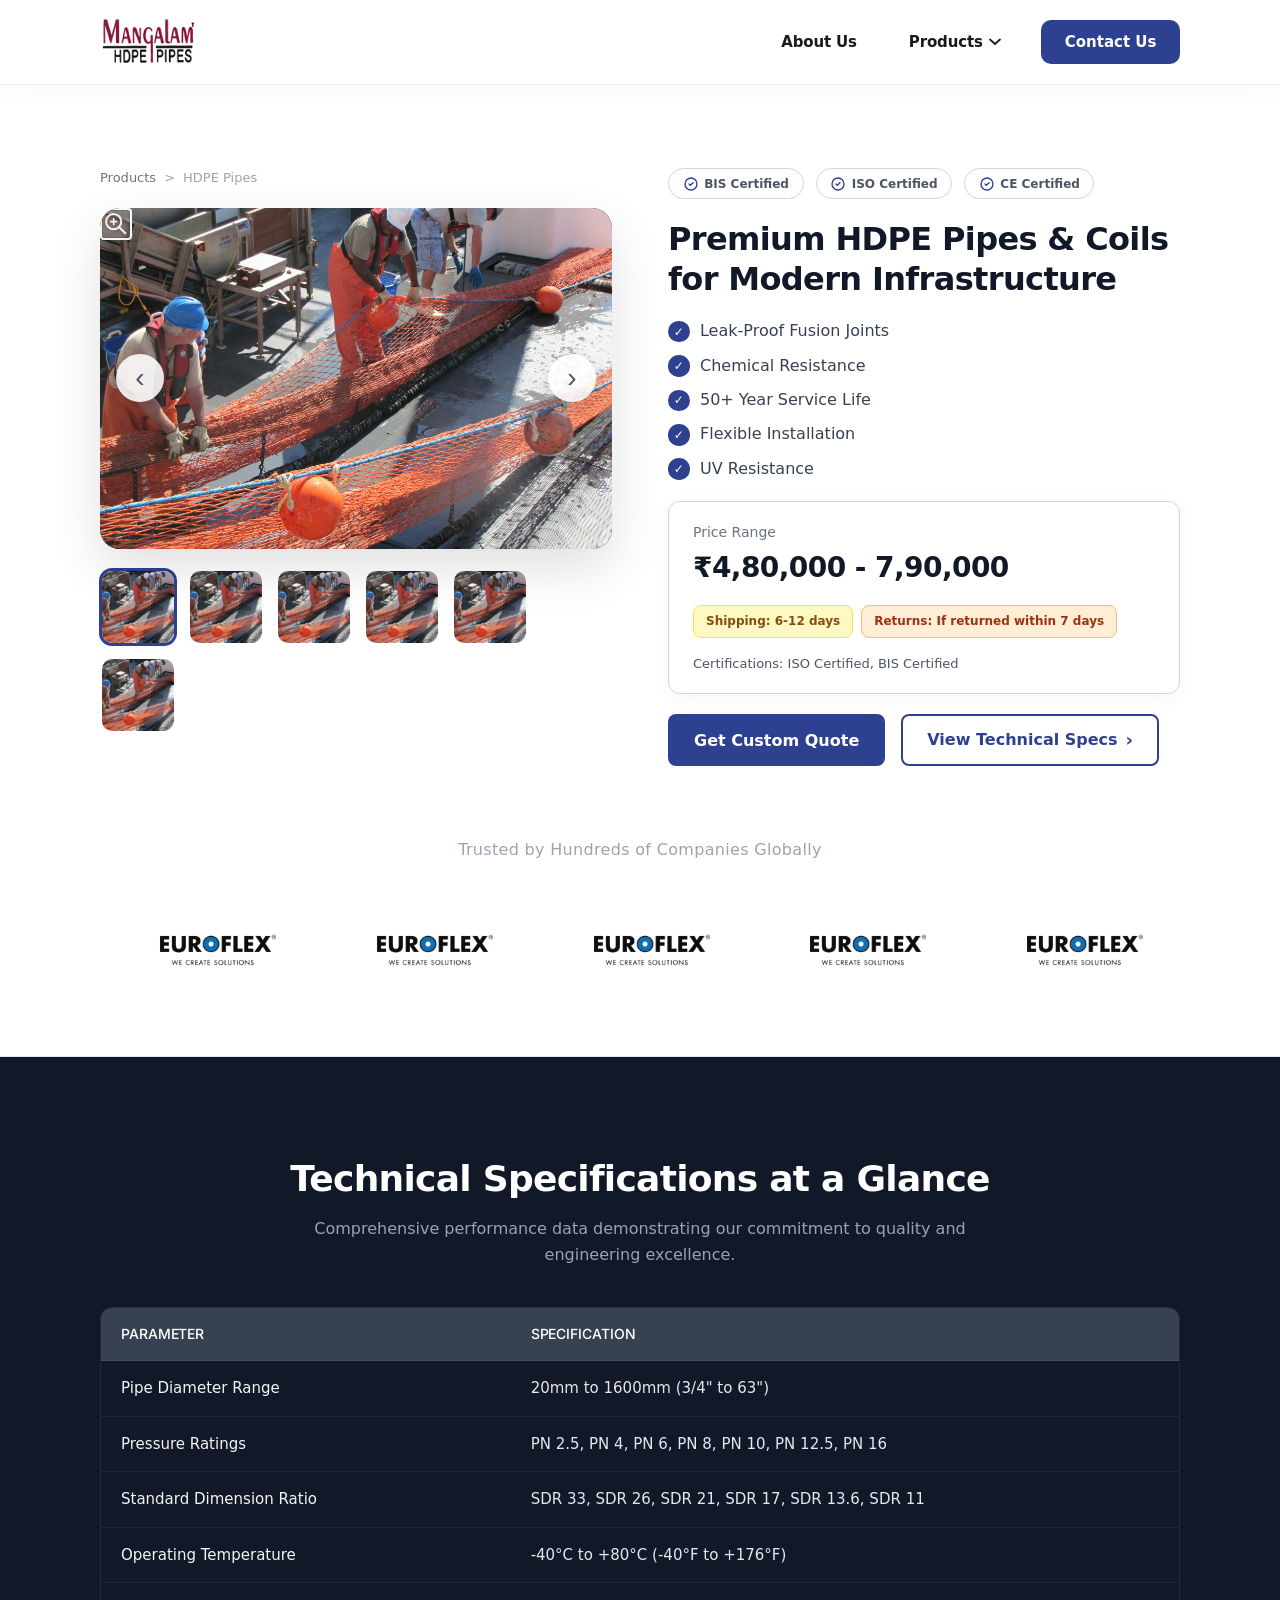
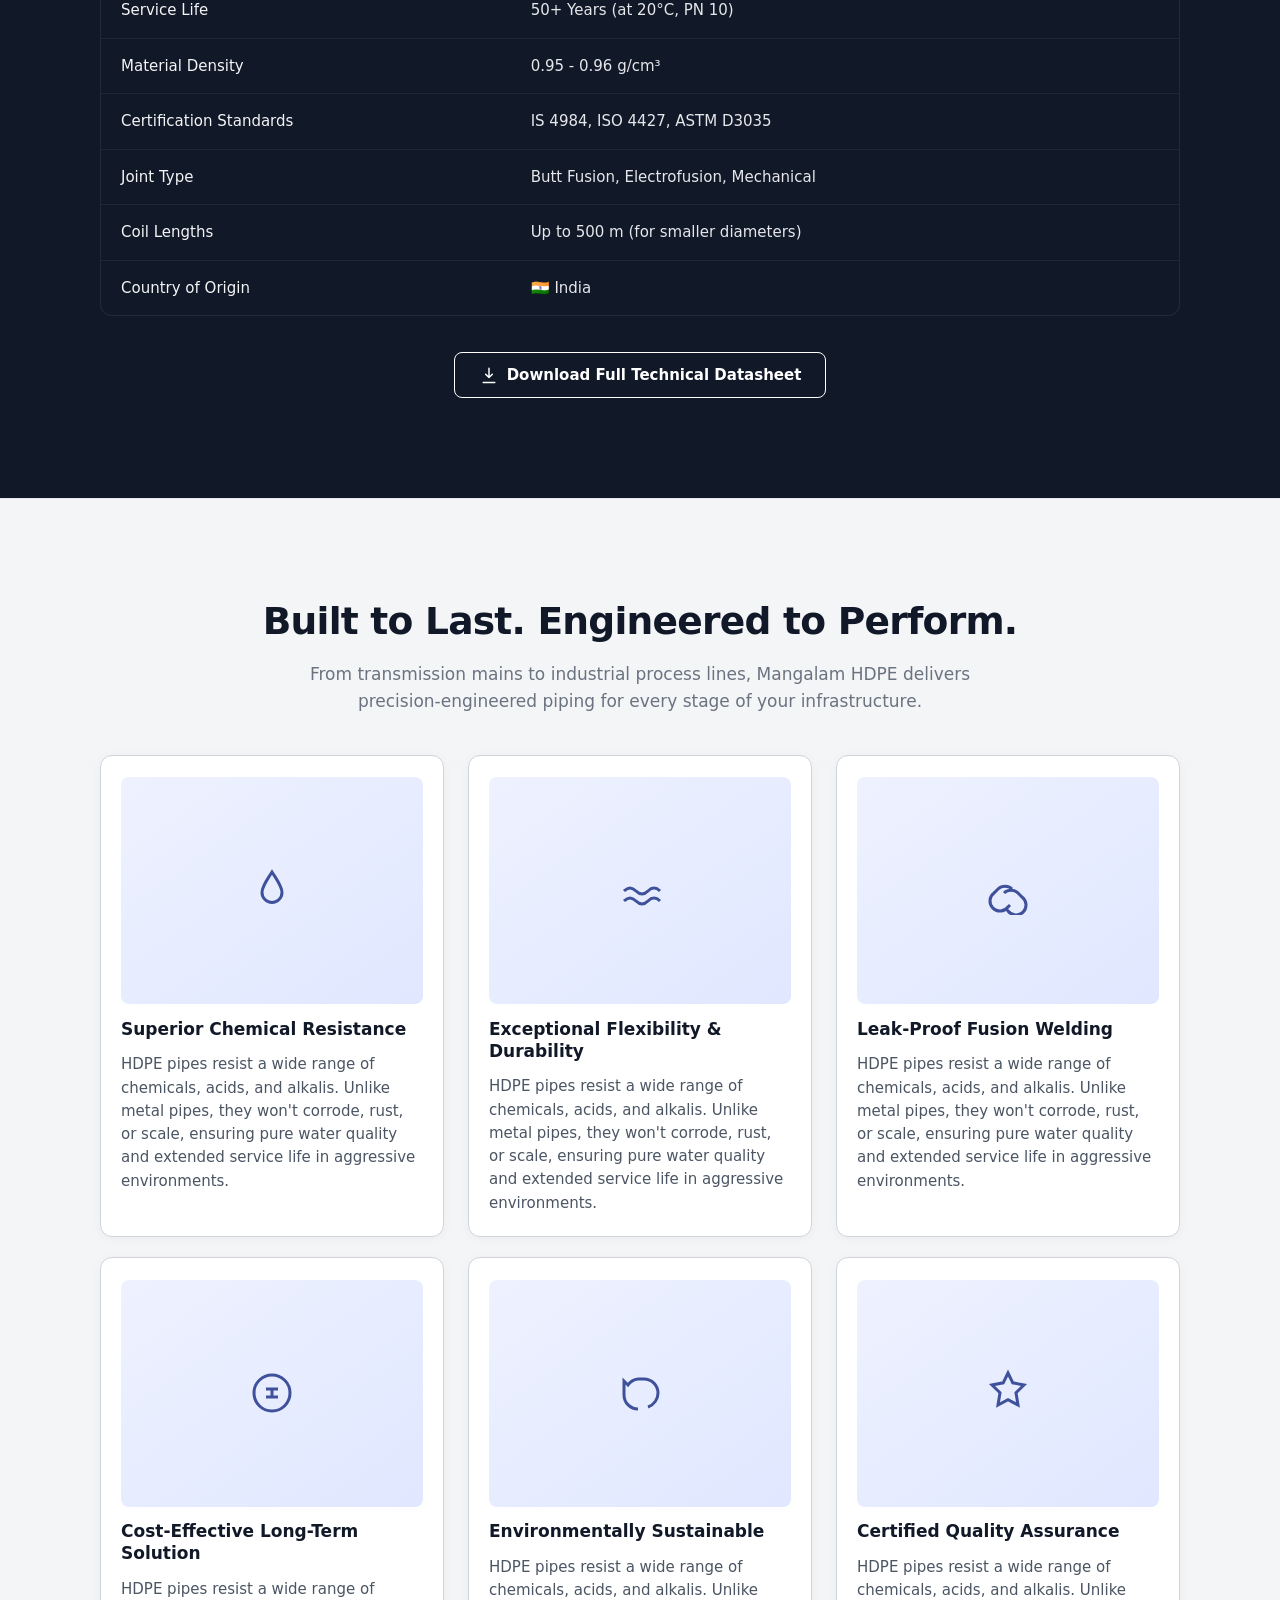
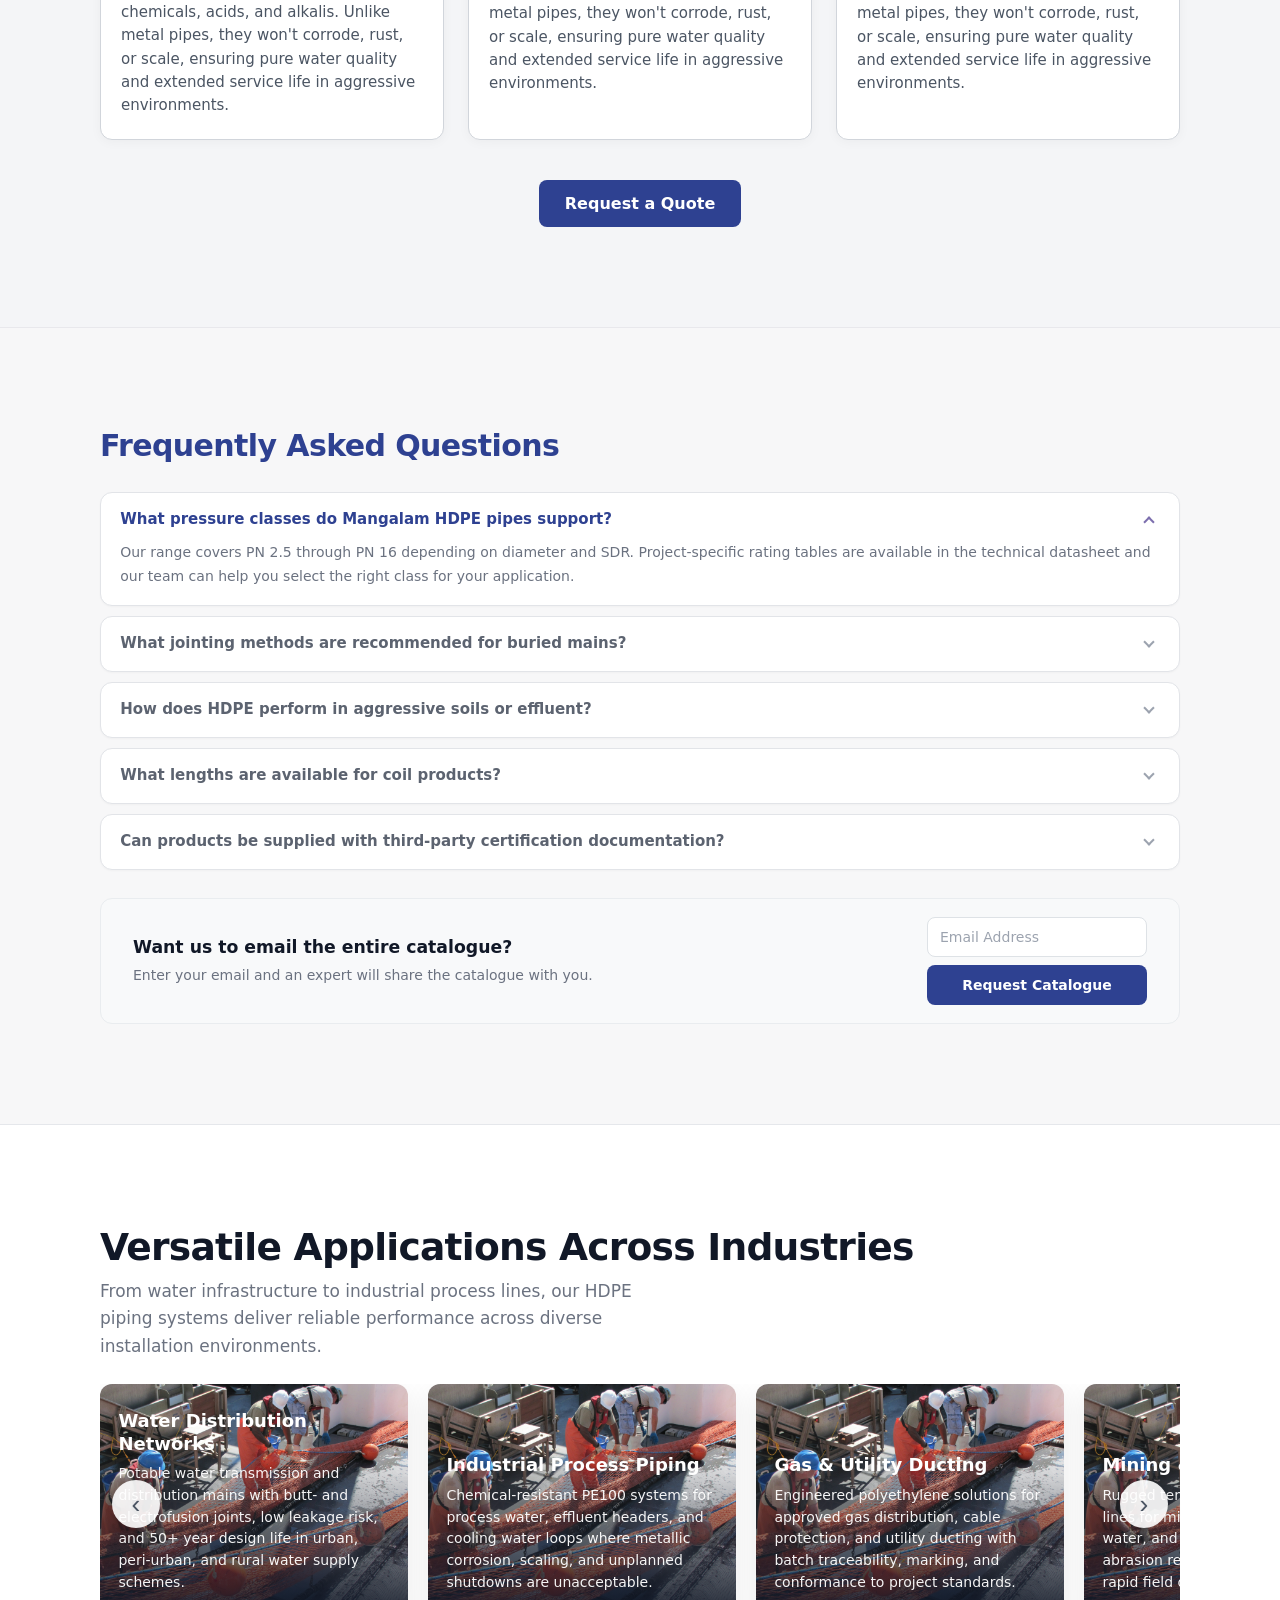
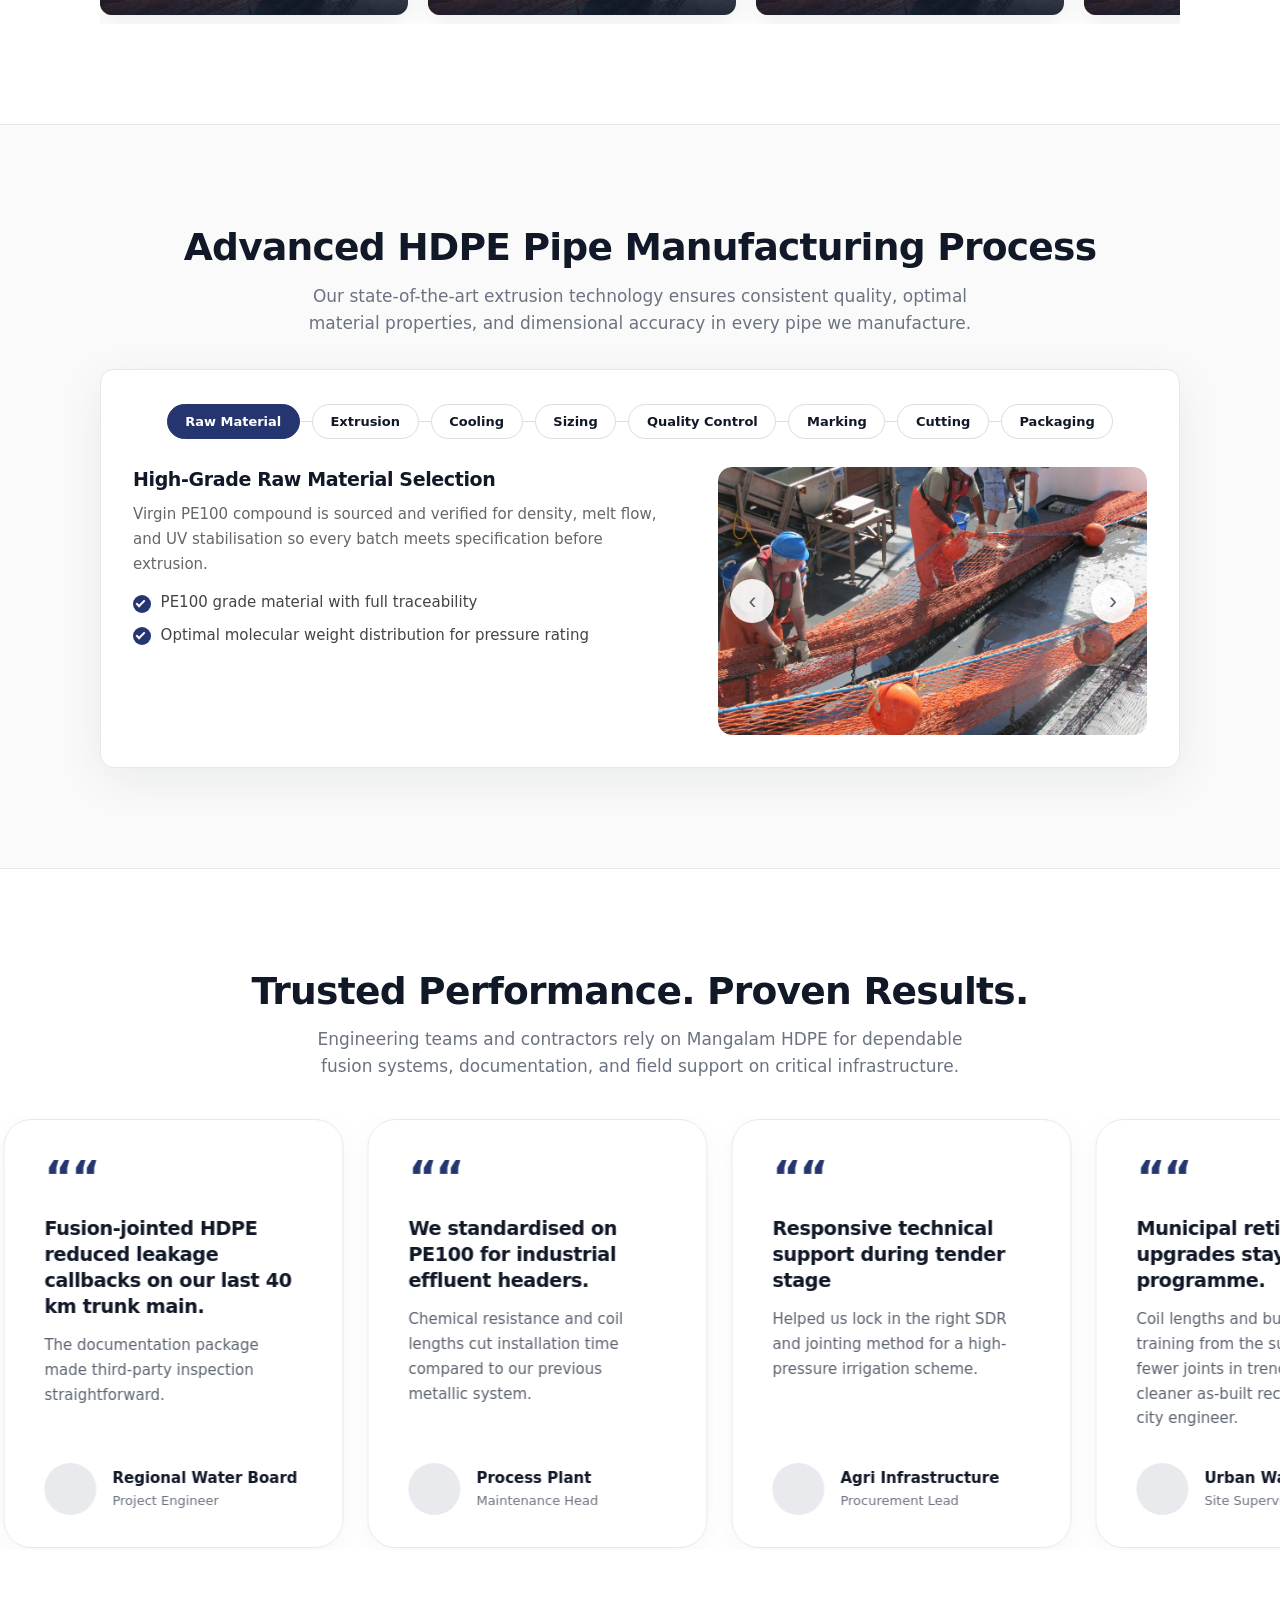
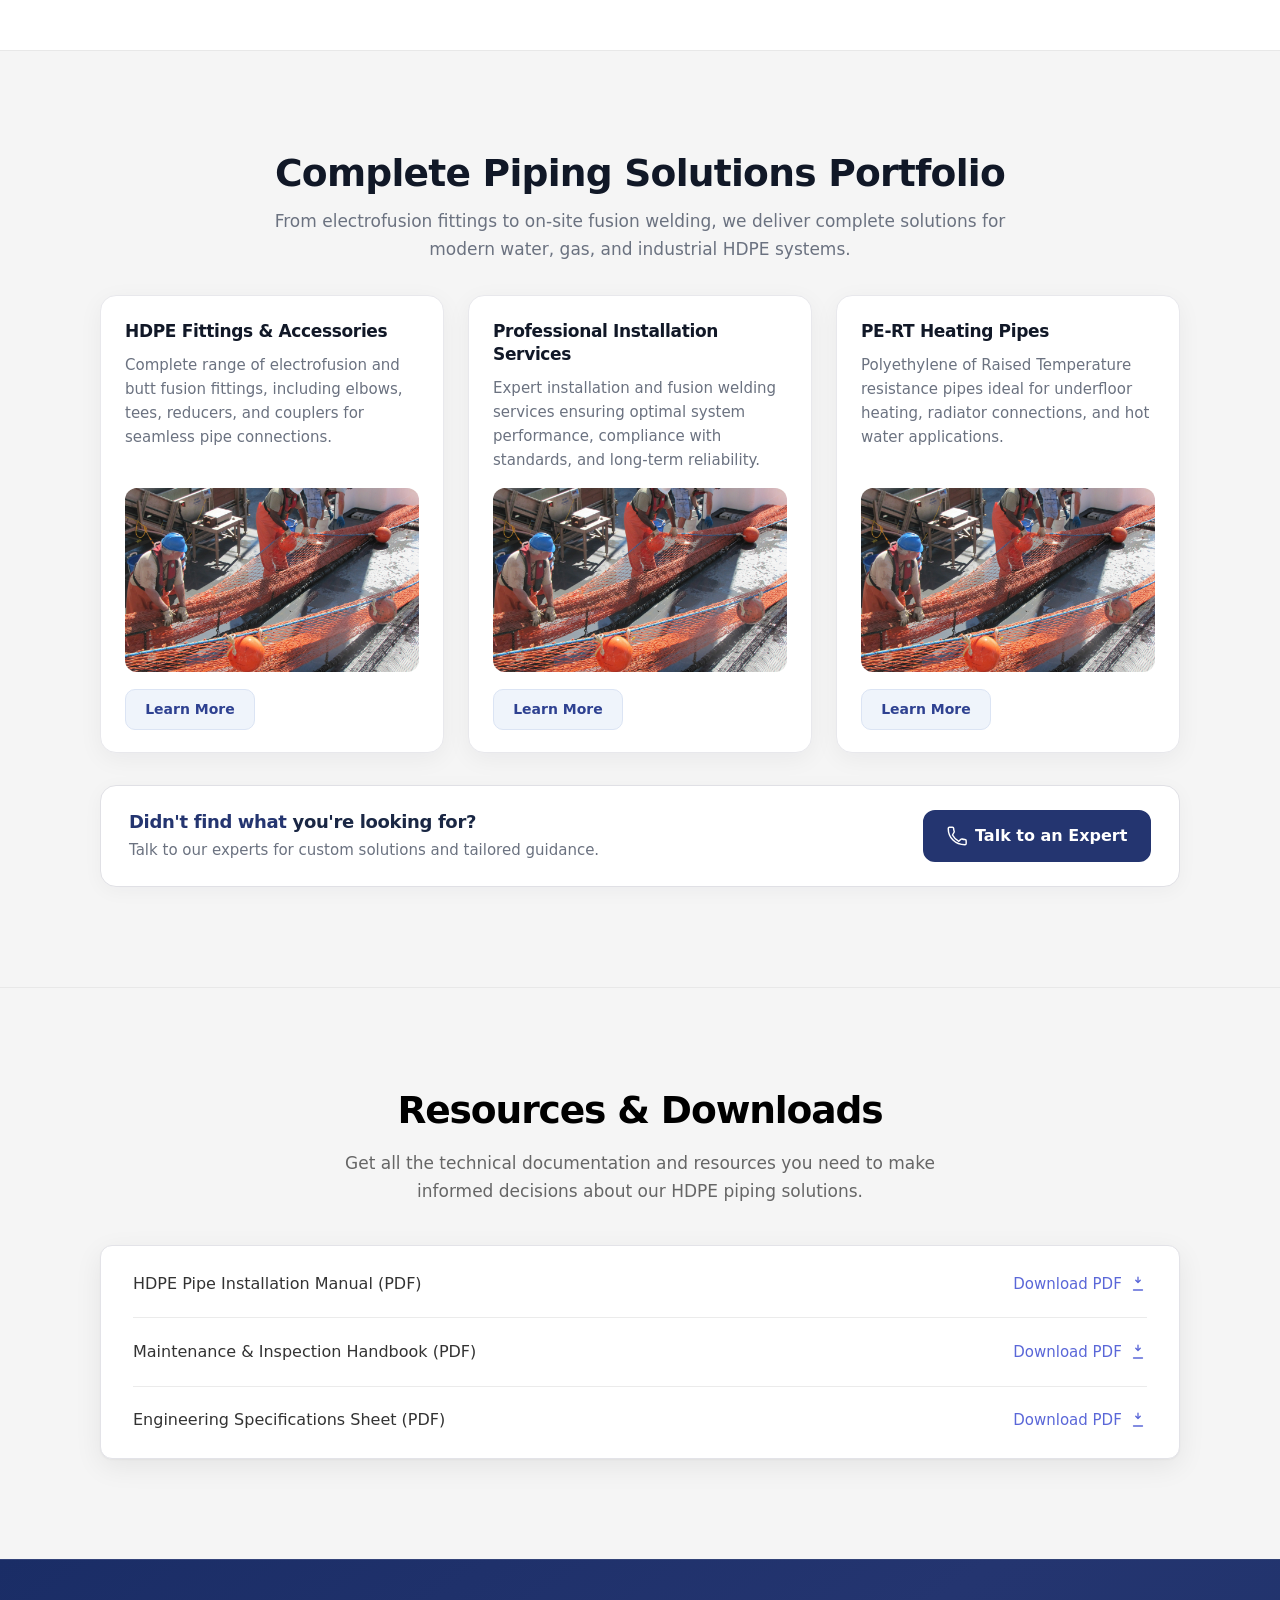
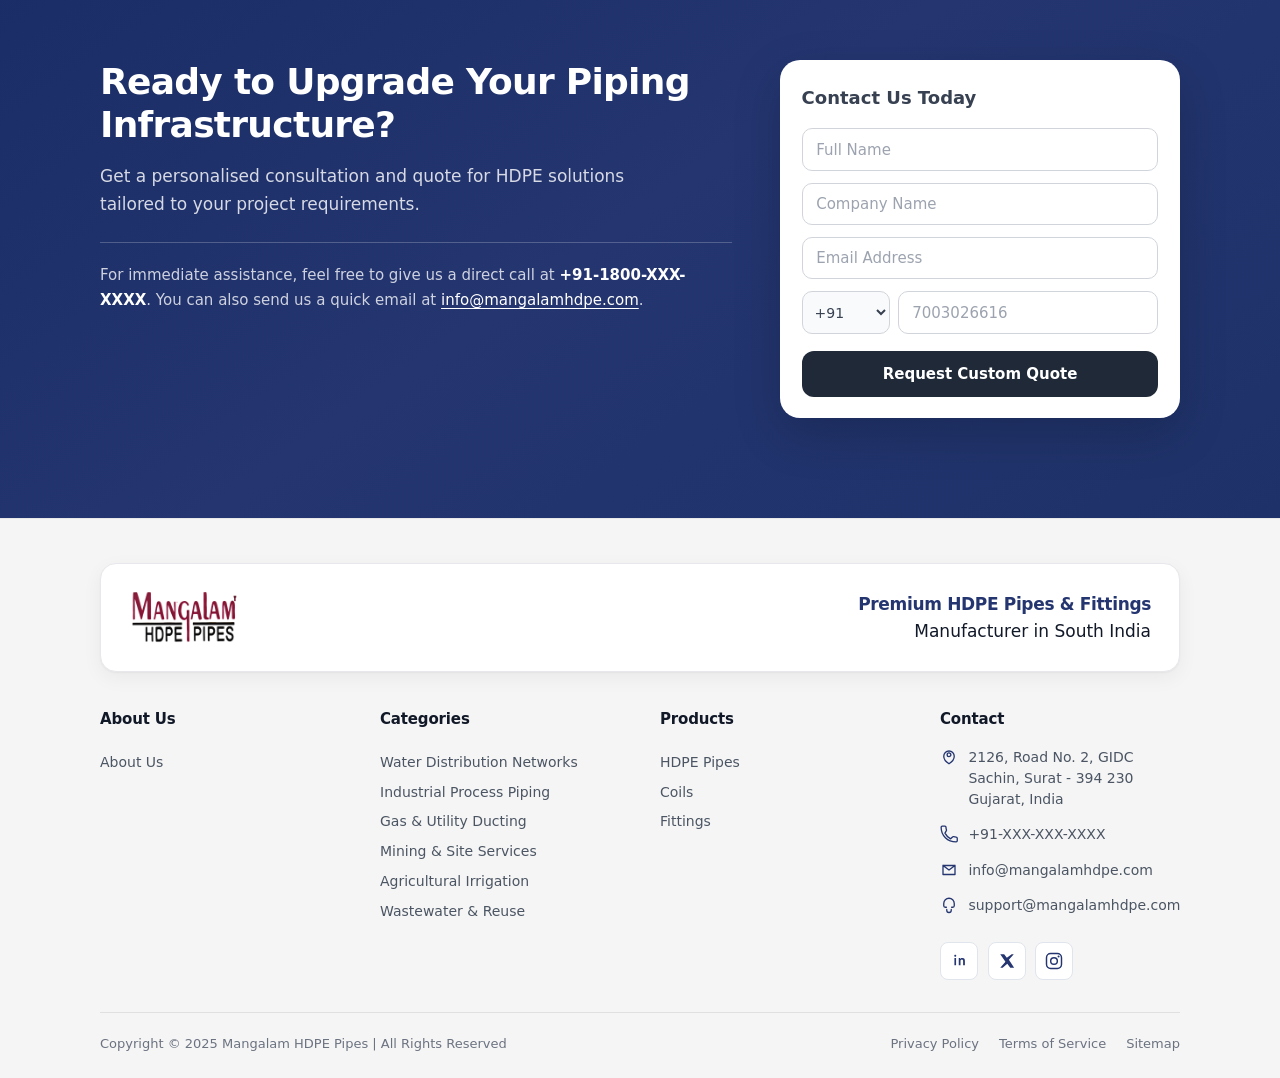
==== commit 1b455ea8: "Add hero image zoom functionality with lens and flyout magnifier - Introduced a new zoom feature for" ====
--- a/public/index.html
+++ b/public/index.html
@@ -76,10 +76,22 @@
                   tabindex="0"
                 >
                   <div class="product-carousel__track" id="carouselTrack" data-carousel-track></div>
+                  <div class="hero-zoom-lens" id="heroZoomLens" hidden aria-hidden="true">
+                    <span class="hero-zoom-lens__icon" aria-hidden="true">
+                      <svg width="28" height="28" viewBox="0 0 24 24" fill="none" xmlns="http://www.w3.org/2000/svg">
+                        <circle cx="10" cy="10" r="6.5" stroke="currentColor" stroke-width="1.75" />
+                        <path d="M14.5 14.5L20 20" stroke="currentColor" stroke-width="1.75" stroke-linecap="round" />
+                        <path d="M10 7.5v5M7.5 10h5" stroke="currentColor" stroke-width="1.5" stroke-linecap="round" />
+                      </svg>
+                    </span>
+                  </div>
                 </div>
                 <button type="button" class="product-carousel__arrow product-carousel__arrow--next" aria-label="Next image" data-carousel-next>
                   <span aria-hidden="true">&#8250;</span>
                 </button>
+                <div class="hero-zoom-result" id="heroZoomResult" role="img" aria-label="Magnified product view" hidden aria-hidden="true">
+                  <div class="hero-zoom-result__inner" id="heroZoomResultInner"></div>
+                </div>
               </div>
 
                 <div class="product-carousel__thumbs" role="tablist" id="carouselThumbs" aria-label="Image thumbnails"></div>
@@ -562,6 +574,7 @@
 
   <script src="js/content.js" defer></script>
   <script src="js/buttons.js" defer></script>
+  <script src="js/zoom.js" defer></script>
   <script src="js/button.js" defer></script>
   <script src="js/main.js" defer></script>
 </body>
--- a/public/styles.css
+++ b/public/styles.css
@@ -475,6 +475,7 @@
   max-width: 1240px;
   margin-left: auto;
   margin-right: auto;
+  overflow: visible;
 }
 
 .product-hero__left {
@@ -635,10 +636,17 @@
 
 .product-carousel__stage {
   position: relative;
+  overflow: visible;
+}
+
+.product-page__media,
+.product-hero__left {
+  overflow: visible;
 }
 
 /* Hero / product imagery: 3:2 aspect ratio (design spec) */
 .product-carousel__viewport {
+  position: relative;
   border-radius: var(--radius-lg);
   overflow: hidden;
   background: #1f2937;
@@ -646,6 +654,70 @@
   aspect-ratio: 3 / 2;
 }
 
+.product-carousel__viewport[data-hero-zoom="lens"] {
+  cursor: crosshair;
+}
+
+/* Square lens (pointer-events none — events hit viewport) */
+.hero-zoom-lens {
+  position: absolute;
+  z-index: 8;
+  left: 0;
+  top: 0;
+  box-sizing: border-box;
+  pointer-events: none;
+  border: 2px solid rgba(255, 255, 255, 0.95);
+  border-radius: 4px;
+  background: rgba(255, 255, 255, 0.12);
+  box-shadow:
+    inset 0 0 0 1px rgba(0, 0, 0, 0.12),
+    0 4px 16px rgba(0, 0, 0, 0.2);
+  display: flex;
+  align-items: center;
+  justify-content: center;
+  color: rgba(255, 255, 255, 0.95);
+}
+
+.hero-zoom-lens__icon {
+  display: flex;
+  opacity: 0.95;
+  filter: drop-shadow(0 1px 2px rgba(0, 0, 0, 0.35));
+}
+
+/* Flyout magnified pane (desktop) */
+/* Must match RESULT in js/zoom.js */
+.hero-zoom-result {
+  position: absolute;
+  z-index: 25;
+  width: 210px;
+  height: 210px;
+  border-radius: var(--radius-lg);
+  overflow: hidden;
+  background: #fff;
+  box-shadow:
+    0 12px 40px rgba(0, 0, 0, 0.18),
+    0 2px 8px rgba(0, 0, 0, 0.08);
+  border: 1px solid #e8e8ec;
+  pointer-events: none;
+}
+
+.hero-zoom-result__inner {
+  width: 100%;
+  height: 100%;
+  background-repeat: no-repeat;
+}
+
+@media (max-width: 991px) {
+  .hero-zoom-lens,
+  .hero-zoom-result {
+    display: none !important;
+  }
+
+  .product-carousel__viewport[data-hero-zoom="lens"] {
+    cursor: default;
+  }
+}
+
 .product-carousel__track {
   display: flex;
   height: 100%;
@@ -658,12 +730,24 @@
   margin: 0;
   height: 100%;
   position: relative;
+  overflow: hidden;
 }
 
 .product-carousel__slide img {
   width: 100%;
   height: 100%;
   object-fit: cover;
+}
+
+@media (prefers-reduced-motion: reduce) {
+  .hero-zoom-lens,
+  .hero-zoom-result {
+    display: none !important;
+  }
+
+  .product-carousel__viewport[data-hero-zoom="lens"] {
+    cursor: default;
+  }
 }
 
 /* Semi-transparent circular arrows on image mid-edges */
